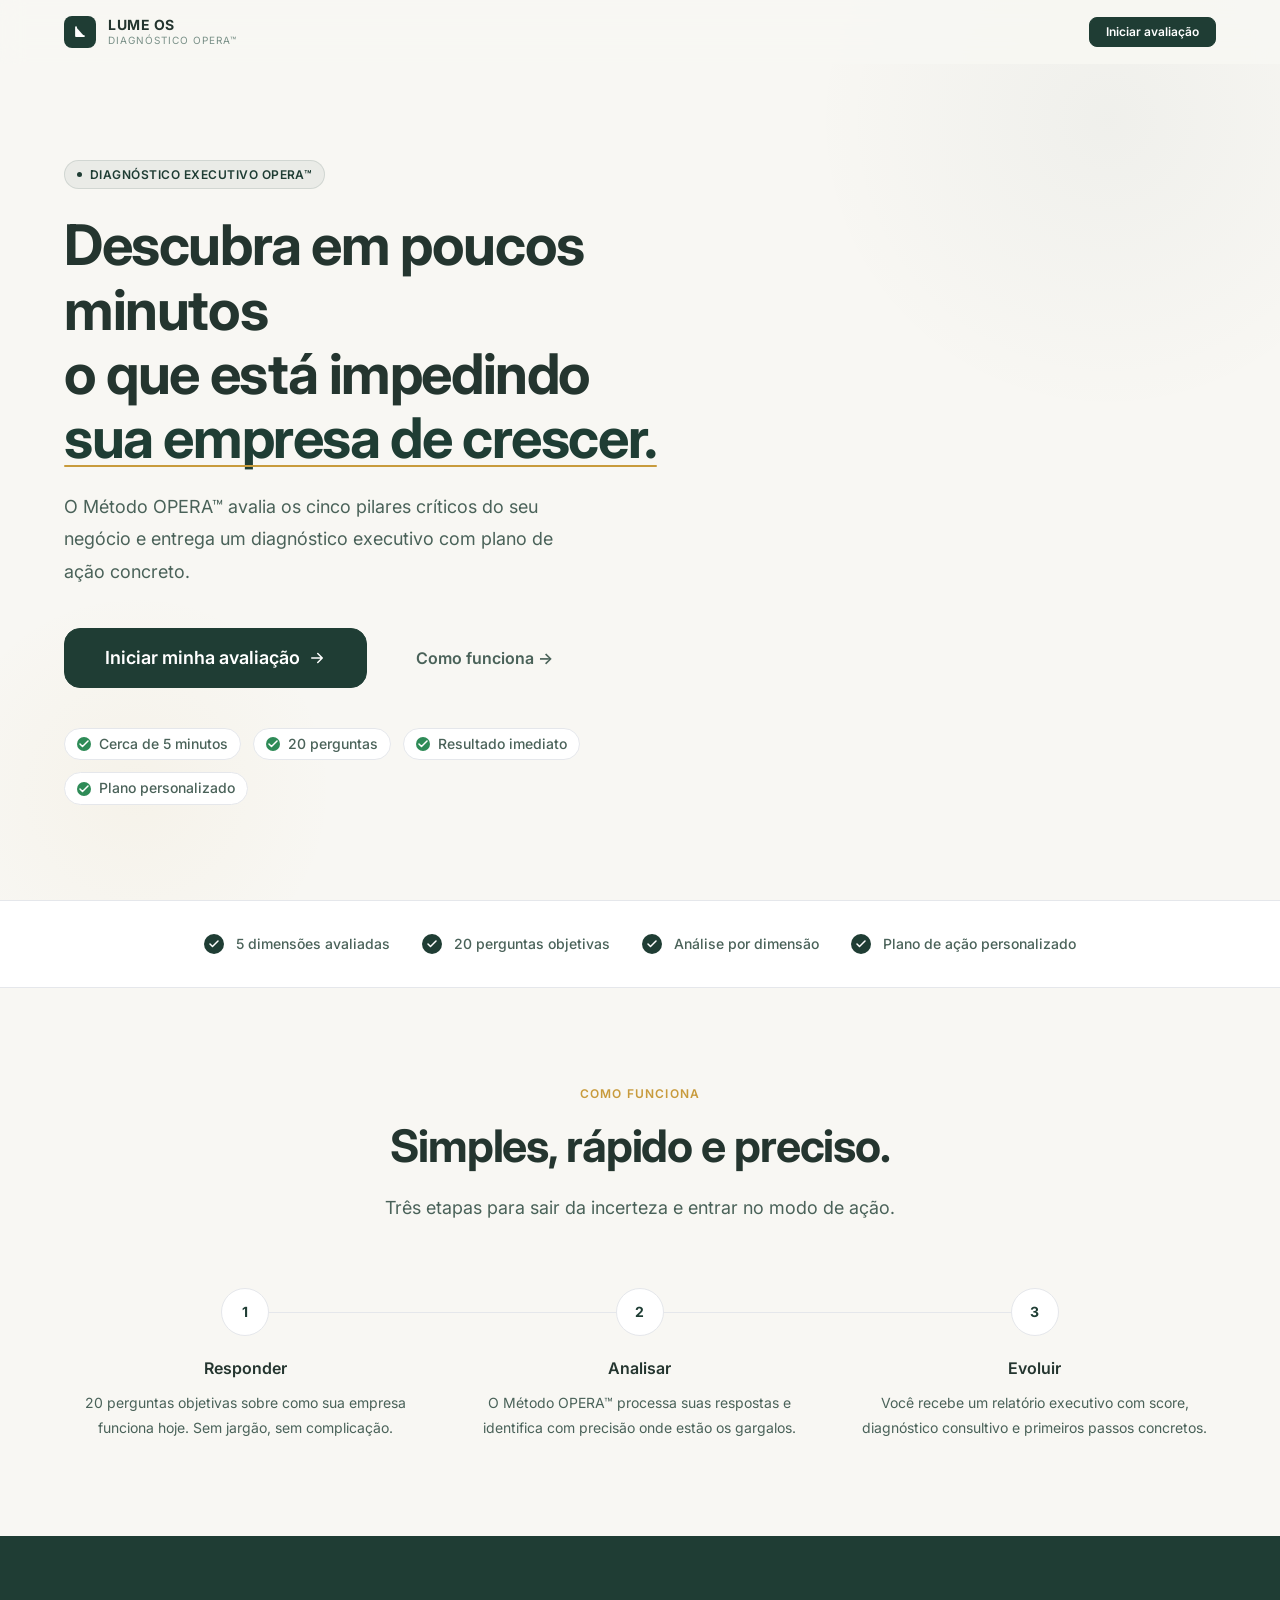
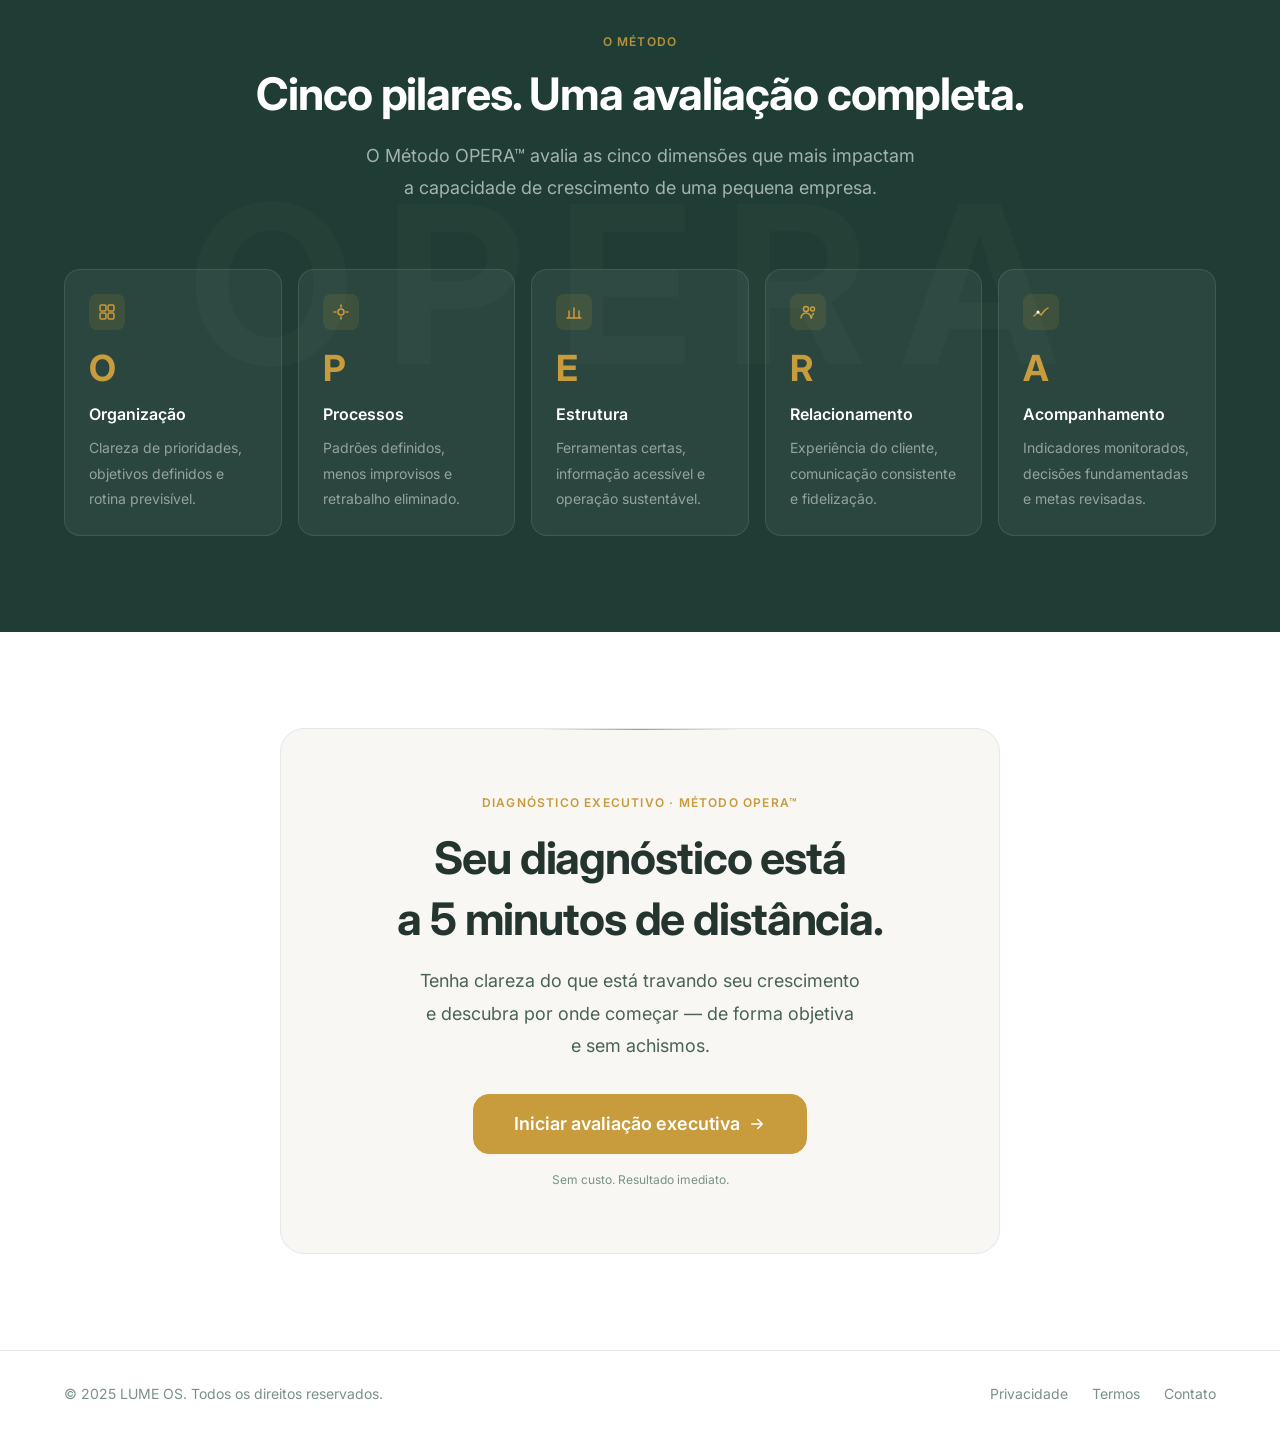
==== index.html @ ef82010d "Update index.html" ====
<!DOCTYPE html>
<html lang="pt-BR">
<head>
  <meta charset="UTF-8">
  <meta name="viewport" content="width=device-width, initial-scale=1.0">
  <meta name="description" content="Diagnóstico Executivo OPERA™ — Análise estratégica para pequenas empresas.">
  <meta name="theme-color" content="#1F3D34">
  <title>LUME OS — Diagnóstico OPERA™</title>

  <!-- Fonts -->
  <link rel="preconnect" href="https://fonts.googleapis.com">
  <link rel="preconnect" href="https://fonts.gstatic.com" crossorigin>
  <link href="https://fonts.googleapis.com/css2?family=Inter:wght@400;500;600;700&display=swap" rel="stylesheet">

  <!-- Design System -->
  <!-- Telas -->
  <!-- Responsivo -->
  <style>
/* ============================================================
   LUME OS — Reset
   Modern CSS reset baseado em Josh Comeau
   ============================================================ */

/* Box model */
*,
*::before,
*::after {
  box-sizing: border-box;
}

/* Remove margens padrão */
* {
  margin: 0;
  padding: 0;
}

/* Comportamento de scroll suave e base */
html {
  scroll-behavior: smooth;
  -webkit-text-size-adjust: 100%;
  text-rendering: optimizeLegibility;
  -webkit-font-smoothing: antialiased;
  -moz-osx-font-smoothing: grayscale;
}

/* Body base */
body {
  line-height: 1.6;
  min-height: 100vh;
}

/* Elementos de bloco */
p, h1, h2, h3, h4, h5, h6 {
  overflow-wrap: break-word;
}

/* Media elements */
img,
picture,
video,
canvas,
svg {
  display: block;
  max-width: 100%;
}

/* Herança de fonte em inputs */
input,
button,
textarea,
select {
  font: inherit;
}

/* Remove decoração de listas */
ul,
ol {
  list-style: none;
}

/* Links sem decoração padrão */
a {
  color: inherit;
  text-decoration: none;
}

/* Botões sem estilo padrão */
button {
  background: none;
  border: none;
  cursor: pointer;
}

/* Tabelas */
table {
  border-collapse: collapse;
  border-spacing: 0;
}

/* Fieldset */
fieldset {
  border: none;
}

/* Root stacking context */
#root,
#__next {
  isolation: isolate;
}

/* ============================================================
   LUME OS — Design Tokens
   Diagnóstico OPERA™ v2.0
   ============================================================ */

:root {

  /* ── Color Palette ── */
  --color-primary:        #1F3D34;
  --color-primary-dark:   #173029;
  --color-primary-light:  #2A5247;
  --color-accent:         #C89B3C;
  --color-accent-light:   #D4AF60;
  --color-accent-subtle:  rgba(200, 155, 60, 0.08);

  --color-bg:             #F8F7F3;
  --color-surface:        #FFFFFF;
  --color-surface-raised: #FAFAF8;

  --color-text:           #24352F;
  --color-text-secondary: #4A6259;
  --color-text-muted:     #7A9088;
  --color-text-inverse:   #FFFFFF;

  --color-border:         #E5E7EB;
  --color-border-strong:  #CDD1CE;

  --color-success:        #2E8B57;
  --color-warning:        #C89B3C;
  --color-error:          #C0392B;

  /* ── Typography ── */
  --font-sans:    'Inter', system-ui, -apple-system, sans-serif;
  --font-display: 'Inter', system-ui, sans-serif;
  --font-mono:    'JetBrains Mono', 'Fira Code', monospace;

  --text-xs:    0.75rem;    /* 12px */
  --text-sm:    0.875rem;   /* 14px */
  --text-base:  1rem;       /* 16px */
  --text-md:    1.125rem;   /* 18px */
  --text-lg:    1.25rem;    /* 20px */
  --text-xl:    1.5rem;     /* 24px */
  --text-2xl:   1.875rem;   /* 30px */
  --text-3xl:   2.25rem;    /* 36px */
  --text-4xl:   3rem;       /* 48px */
  --text-5xl:   3.75rem;    /* 60px */

  --weight-regular: 400;
  --weight-medium:  500;
  --weight-semibold: 600;
  --weight-bold:    700;

  --leading-tight:  1.15;
  --leading-snug:   1.35;
  --leading-normal: 1.6;
  --leading-relaxed: 1.8;

  --tracking-tight:  -0.025em;
  --tracking-normal:  0em;
  --tracking-wide:    0.04em;
  --tracking-widest:  0.1em;

  /* ── Spacing ── */
  --space-1:   0.25rem;   /* 4px */
  --space-2:   0.5rem;    /* 8px */
  --space-3:   0.75rem;   /* 12px */
  --space-4:   1rem;      /* 16px */
  --space-5:   1.25rem;   /* 20px */
  --space-6:   1.5rem;    /* 24px */
  --space-8:   2rem;      /* 32px */
  --space-10:  2.5rem;    /* 40px */
  --space-12:  3rem;      /* 48px */
  --space-16:  4rem;      /* 64px */
  --space-20:  5rem;      /* 80px */
  --space-24:  6rem;      /* 96px */
  --space-32:  8rem;      /* 128px */

  /* ── Border Radius ── */
  --radius-sm:   4px;
  --radius-md:   8px;
  --radius-lg:   12px;
  --radius-xl:   16px;
  --radius-2xl:  24px;
  --radius-full: 9999px;

  /* ── Shadows ── */
  --shadow-xs:  0 1px 2px rgba(31, 61, 52, 0.04);
  --shadow-sm:  0 2px 8px rgba(31, 61, 52, 0.06);
  --shadow-md:  0 4px 16px rgba(31, 61, 52, 0.08);
  --shadow-lg:  0 8px 32px rgba(31, 61, 52, 0.1);
  --shadow-xl:  0 16px 48px rgba(31, 61, 52, 0.12);
  --shadow-accent: 0 8px 32px rgba(200, 155, 60, 0.2);

  /* ── Layout ── */
  --container-sm:  640px;
  --container-md:  768px;
  --container-lg:  1024px;
  --container-xl:  1200px;

  --nav-height: 64px;

  /* ── Transitions ── */
  --transition-fast:   150ms cubic-bezier(0.4, 0, 0.2, 1);
  --transition-base:   250ms cubic-bezier(0.4, 0, 0.2, 1);
  --transition-slow:   400ms cubic-bezier(0.4, 0, 0.2, 1);
  --transition-spring: 500ms cubic-bezier(0.34, 1.56, 0.64, 1);

  /* ── Z-index ── */
  --z-below:   -1;
  --z-base:     0;
  --z-above:    1;
  --z-dropdown: 100;
  --z-sticky:   200;
  --z-overlay:  300;
  --z-modal:    400;
  --z-toast:    500;
}

/* ============================================================
   LUME OS — Components
   Sistema de componentes reutilizáveis
   ============================================================ */


/* ── CONTAINER ─────────────────────────────────────────────── */
.container {
  width: 100%;
  max-width: var(--container-xl);
  margin-inline: auto;
  padding-inline: var(--space-6);
}

.container--sm  { max-width: var(--container-sm); }
.container--md  { max-width: var(--container-md); }
.container--lg  { max-width: var(--container-lg); }


/* ── GRID ──────────────────────────────────────────────────── */
.grid {
  display: grid;
  gap: var(--space-6);
}

.grid--2 { grid-template-columns: repeat(2, 1fr); }
.grid--3 { grid-template-columns: repeat(3, 1fr); }
.grid--4 { grid-template-columns: repeat(4, 1fr); }
.grid--5 { grid-template-columns: repeat(5, 1fr); }

.grid--auto-fit-sm { grid-template-columns: repeat(auto-fit, minmax(200px, 1fr)); }
.grid--auto-fit-md { grid-template-columns: repeat(auto-fit, minmax(280px, 1fr)); }


/* ── TYPOGRAPHY ────────────────────────────────────────────── */
.text-xs       { font-size: var(--text-xs); }
.text-sm       { font-size: var(--text-sm); }
.text-base     { font-size: var(--text-base); }
.text-md       { font-size: var(--text-md); }
.text-lg       { font-size: var(--text-lg); }
.text-xl       { font-size: var(--text-xl); }
.text-2xl      { font-size: var(--text-2xl); }
.text-3xl      { font-size: var(--text-3xl); }
.text-4xl      { font-size: var(--text-4xl); }
.text-5xl      { font-size: var(--text-5xl); }

.text-primary   { color: var(--color-text); }
.text-secondary { color: var(--color-text-secondary); }
.text-muted     { color: var(--color-text-muted); }
.text-accent    { color: var(--color-accent); }
.text-inverse   { color: var(--color-text-inverse); }

.font-regular   { font-weight: var(--weight-regular); }
.font-medium    { font-weight: var(--weight-medium); }
.font-semibold  { font-weight: var(--weight-semibold); }
.font-bold      { font-weight: var(--weight-bold); }

.text-center { text-align: center; }
.text-left   { text-align: left; }
.text-right  { text-align: right; }

.leading-tight   { line-height: var(--leading-tight); }
.leading-snug    { line-height: var(--leading-snug); }
.leading-normal  { line-height: var(--leading-normal); }
.leading-relaxed { line-height: var(--leading-relaxed); }

.tracking-tight   { letter-spacing: var(--tracking-tight); }
.tracking-wide    { letter-spacing: var(--tracking-wide); }
.tracking-widest  { letter-spacing: var(--tracking-widest); }


/* ── BADGE ─────────────────────────────────────────────────── */
.badge {
  display: inline-flex;
  align-items: center;
  gap: var(--space-2);
  padding: var(--space-1) var(--space-3);
  border-radius: var(--radius-full);
  font-size: var(--text-xs);
  font-weight: var(--weight-semibold);
  letter-spacing: var(--tracking-wide);
  text-transform: uppercase;
}

.badge--primary {
  background: rgba(31, 61, 52, 0.06);
  color: var(--color-primary);
  border: 1px solid rgba(31, 61, 52, 0.12);
}

.badge--accent {
  background: var(--color-accent-subtle);
  color: var(--color-accent);
  border: 1px solid rgba(200, 155, 60, 0.2);
}

.badge--dot::before {
  content: '';
  width: 5px;
  height: 5px;
  border-radius: var(--radius-full);
  background: currentColor;
  flex-shrink: 0;
}


/* ── BUTTON ─────────────────────────────────────────────────── */
.btn {
  display: inline-flex;
  align-items: center;
  justify-content: center;
  gap: var(--space-2);
  padding: var(--space-3) var(--space-6);
  border-radius: var(--radius-lg);
  font-family: var(--font-sans);
  font-size: var(--text-sm);
  font-weight: var(--weight-semibold);
  line-height: 1;
  letter-spacing: var(--tracking-normal);
  cursor: pointer;
  border: 1.5px solid transparent;
  transition:
    background var(--transition-base),
    color var(--transition-base),
    border-color var(--transition-base),
    box-shadow var(--transition-base),
    transform var(--transition-fast);
  user-select: none;
  white-space: nowrap;
}

.btn:active {
  transform: translateY(1px);
}

/* Sizes */
.btn--sm {
  padding: var(--space-2) var(--space-4);
  font-size: var(--text-xs);
  border-radius: var(--radius-md);
}

.btn--lg {
  padding: var(--space-4) var(--space-8);
  font-size: var(--text-base);
  border-radius: var(--radius-xl);
}

.btn--xl {
  padding: var(--space-5) var(--space-10);
  font-size: var(--text-md);
  border-radius: var(--radius-xl);
}

/* Variants */
.btn--primary {
  background: var(--color-primary);
  color: var(--color-text-inverse);
  border-color: var(--color-primary);
}

.btn--primary:hover {
  background: var(--color-primary-dark);
  border-color: var(--color-primary-dark);
  box-shadow: var(--shadow-lg);
  transform: translateY(-1px);
}

.btn--accent {
  background: var(--color-accent);
  color: var(--color-text-inverse);
  border-color: var(--color-accent);
}

.btn--accent:hover {
  background: var(--color-accent-light);
  box-shadow: var(--shadow-accent);
  transform: translateY(-1px);
}

.btn--outline {
  background: transparent;
  color: var(--color-primary);
  border-color: var(--color-primary);
}

.btn--outline:hover {
  background: rgba(31, 61, 52, 0.04);
}

.btn--ghost {
  background: transparent;
  color: var(--color-text-secondary);
  border-color: transparent;
}

.btn--ghost:hover {
  background: rgba(31, 61, 52, 0.04);
  color: var(--color-text);
}

.btn--full { width: 100%; }

/* Icon in button */
.btn__icon {
  display: inline-flex;
  align-items: center;
  justify-content: center;
  width: 18px;
  height: 18px;
  flex-shrink: 0;
}


/* ── CARD ───────────────────────────────────────────────────── */
.card {
  background: var(--color-surface);
  border: 1px solid var(--color-border);
  border-radius: var(--radius-xl);
  padding: var(--space-6);
  transition: box-shadow var(--transition-base), transform var(--transition-base);
}

.card--hoverable:hover {
  box-shadow: var(--shadow-lg);
  transform: translateY(-2px);
}

.card--elevated {
  box-shadow: var(--shadow-md);
}

.card--filled {
  background: var(--color-surface-raised);
  border-color: transparent;
}


/* ── INPUT ──────────────────────────────────────────────────── */
.input-group {
  display: flex;
  flex-direction: column;
  gap: var(--space-2);
}

.input-label {
  font-size: var(--text-xs);
  font-weight: var(--weight-semibold);
  color: var(--color-text-secondary);
  letter-spacing: var(--tracking-wide);
  text-transform: uppercase;
}

.input {
  width: 100%;
  background: var(--color-surface-raised);
  border: 1.5px solid var(--color-border);
  border-radius: var(--radius-lg);
  padding: var(--space-3) var(--space-4);
  font-family: var(--font-sans);
  font-size: var(--text-base);
  color: var(--color-text);
  outline: none;
  transition:
    border-color var(--transition-fast),
    box-shadow var(--transition-fast),
    background var(--transition-fast);
}

.input:focus {
  border-color: var(--color-primary);
  background: var(--color-surface);
  box-shadow: 0 0 0 3px rgba(31, 61, 52, 0.08);
}

.input::placeholder {
  color: var(--color-text-muted);
}


/* ── PROGRESS BAR ───────────────────────────────────────────── */
.progress {
  width: 100%;
  height: 4px;
  background: var(--color-border);
  border-radius: var(--radius-full);
  overflow: hidden;
}

.progress__bar {
  height: 100%;
  border-radius: var(--radius-full);
  background: var(--color-primary);
  transition: width var(--transition-slow);
}

.progress--accent .progress__bar {
  background: var(--color-accent);
}

.progress--thin {
  height: 2px;
}

.progress--thick {
  height: 6px;
}


/* ── DIVIDER ────────────────────────────────────────────────── */
.divider {
  width: 100%;
  height: 1px;
  background: var(--color-border);
}

.divider--vertical {
  width: 1px;
  height: 100%;
}


/* ── SECTION ────────────────────────────────────────────────── */
.section {
  padding-block: var(--space-24);
}

.section--sm {
  padding-block: var(--space-16);
}

.section--lg {
  padding-block: var(--space-32);
}

.section__header {
  text-align: center;
  margin-bottom: var(--space-16);
}

.section__eyebrow {
  font-size: var(--text-xs);
  font-weight: var(--weight-semibold);
  letter-spacing: var(--tracking-widest);
  text-transform: uppercase;
  color: var(--color-accent);
  margin-bottom: var(--space-3);
  display: block;
}

.section__title {
  font-size: clamp(var(--text-2xl), 3.5vw, var(--text-4xl));
  font-weight: var(--weight-bold);
  letter-spacing: var(--tracking-tight);
  line-height: var(--leading-snug);
  color: var(--color-text);
  margin-bottom: var(--space-4);
}

.section__subtitle {
  font-size: var(--text-md);
  color: var(--color-text-secondary);
  line-height: var(--leading-relaxed);
  max-width: 560px;
  margin-inline: auto;
}


/* ── CHIP / TAG ─────────────────────────────────────────────── */
.chip {
  display: inline-flex;
  align-items: center;
  gap: var(--space-2);
  padding: var(--space-1) var(--space-3);
  background: var(--color-surface-raised);
  border: 1px solid var(--color-border);
  border-radius: var(--radius-full);
  font-size: var(--text-sm);
  color: var(--color-text-secondary);
}

.chip--check::before {
  content: '';
  width: 14px;
  height: 14px;
  background: var(--color-success);
  border-radius: var(--radius-full);
  flex-shrink: 0;
  background-image: url("data:image/svg+xml,%3Csvg width='10' height='8' viewBox='0 0 10 8' fill='none' xmlns='http://www.w3.org/2000/svg'%3E%3Cpath d='M1 4L3.5 6.5L9 1' stroke='white' stroke-width='1.5' stroke-linecap='round' stroke-linejoin='round'/%3E%3C/svg%3E");
  background-repeat: no-repeat;
  background-position: center;
  background-size: 10px;
}


/* ── FLEX UTILITIES ─────────────────────────────────────────── */
.flex        { display: flex; }
.flex-col    { flex-direction: column; }
.items-start { align-items: flex-start; }
.items-center { align-items: center; }
.items-end   { align-items: flex-end; }
.justify-start   { justify-content: flex-start; }
.justify-center  { justify-content: center; }
.justify-between { justify-content: space-between; }
.justify-end     { justify-content: flex-end; }
.flex-wrap   { flex-wrap: wrap; }
.gap-2  { gap: var(--space-2); }
.gap-3  { gap: var(--space-3); }
.gap-4  { gap: var(--space-4); }
.gap-6  { gap: var(--space-6); }
.gap-8  { gap: var(--space-8); }


/* ── SPACING UTILITIES ──────────────────────────────────────── */
.mt-2  { margin-top: var(--space-2); }
.mt-4  { margin-top: var(--space-4); }
.mt-6  { margin-top: var(--space-6); }
.mt-8  { margin-top: var(--space-8); }
.mt-12 { margin-top: var(--space-12); }
.mb-2  { margin-bottom: var(--space-2); }
.mb-4  { margin-bottom: var(--space-4); }
.mb-6  { margin-bottom: var(--space-6); }
.mb-8  { margin-bottom: var(--space-8); }
.mb-12 { margin-bottom: var(--space-12); }

/* ============================================================
   LUME OS — Helpers
   Classes utilitárias com prefixo lume-.
   Evitam repetição de CSS nos módulos específicos.
   ============================================================ */


/* ── DISPLAY ────────────────────────────────────────────────── */
.lume-hidden         { display: none !important; }
.lume-visible        { display: block !important; }
.lume-flex           { display: flex; }
.lume-flex-col       { display: flex; flex-direction: column; }
.lume-grid           { display: grid; }
.lume-inline         { display: inline; }
.lume-inline-flex    { display: inline-flex; }
.lume-inline-block   { display: inline-block; }


/* ── FLEX ───────────────────────────────────────────────────── */
.lume-items-start    { align-items: flex-start; }
.lume-items-center   { align-items: center; }
.lume-items-end      { align-items: flex-end; }
.lume-items-stretch  { align-items: stretch; }
.lume-justify-start  { justify-content: flex-start; }
.lume-justify-center { justify-content: center; }
.lume-justify-end    { justify-content: flex-end; }
.lume-justify-between{ justify-content: space-between; }
.lume-wrap           { flex-wrap: wrap; }
.lume-shrink-0       { flex-shrink: 0; }
.lume-grow           { flex-grow: 1; }


/* ── SPACING — MARGIN TOP ───────────────────────────────────── */
.mt-xs   { margin-top: var(--space-1); }
.mt-sm   { margin-top: var(--space-3); }
.mt-md   { margin-top: var(--space-6); }
.mt-lg   { margin-top: var(--space-12); }
.mt-xl   { margin-top: var(--space-20); }


/* ── SPACING — MARGIN BOTTOM ────────────────────────────────── */
.mb-xs   { margin-bottom: var(--space-1); }
.mb-sm   { margin-bottom: var(--space-3); }
.mb-md   { margin-bottom: var(--space-6); }
.mb-lg   { margin-bottom: var(--space-12); }
.mb-xl   { margin-bottom: var(--space-20); }


/* ── SPACING — GAP ──────────────────────────────────────────── */
.lume-gap-xs  { gap: var(--space-2); }
.lume-gap-sm  { gap: var(--space-3); }
.lume-gap-md  { gap: var(--space-6); }
.lume-gap-lg  { gap: var(--space-8); }
.lume-gap-xl  { gap: var(--space-12); }


/* ── WIDTH / HEIGHT ─────────────────────────────────────────── */
.w-full   { width: 100%; }
.h-full   { height: 100%; }
.w-auto   { width: auto; }


/* ── TEXT ALIGN ─────────────────────────────────────────────── */
.text-center { text-align: center; }
.text-left   { text-align: left; }
.text-right  { text-align: right; }


/* ── TEXT TRANSFORM ─────────────────────────────────────────── */
.lume-uppercase  { text-transform: uppercase; }
.lume-lowercase  { text-transform: lowercase; }
.lume-capitalize { text-transform: capitalize; }


/* ── BORDER RADIUS ──────────────────────────────────────────── */
.lume-rounded-sm   { border-radius: var(--radius-sm); }
.lume-rounded-md   { border-radius: var(--radius-md); }
.lume-rounded-lg   { border-radius: var(--radius-lg); }
.lume-rounded-xl   { border-radius: var(--radius-xl); }
.lume-rounded-full { border-radius: var(--radius-full); }


/* ── OVERFLOW ───────────────────────────────────────────────── */
.lume-overflow-hidden { overflow: hidden; }
.lume-overflow-auto   { overflow: auto; }


/* ── POSITION ───────────────────────────────────────────────── */
.lume-relative { position: relative; }
.lume-absolute { position: absolute; }
.lume-fixed    { position: fixed; }
.lume-sticky   { position: sticky; }


/* ── CURSOR ─────────────────────────────────────────────────── */
.lume-pointer  { cursor: pointer; }
.lume-default  { cursor: default; }


/* ── DIVIDER ────────────────────────────────────────────────── */
.lume-divider {
  width: 100%;
  height: 1px;
  background: var(--color-border);
  margin-block: var(--space-6);
}


/* ── SCREEN READER ONLY ─────────────────────────────────────── */
.lume-sr-only {
  position: absolute;
  width: 1px;
  height: 1px;
  padding: 0;
  margin: -1px;
  overflow: hidden;
  clip: rect(0, 0, 0, 0);
  white-space: nowrap;
  border-width: 0;
}


/* ── MAX WIDTH ──────────────────────────────────────────────── */
.lume-max-sm  { max-width: var(--container-sm); margin-inline: auto; }
.lume-max-md  { max-width: var(--container-md); margin-inline: auto; }
.lume-max-lg  { max-width: var(--container-lg); margin-inline: auto; }


/* ── SURFACE ────────────────────────────────────────────────── */
.lume-surface {
  background: var(--color-surface);
  border: 1px solid var(--color-border);
  border-radius: var(--radius-xl);
}

/* ============================================================
   LUME OS — Style
   Estilos globais: body, nav, wizard container, footer.
   Estilos de tela ficam em seus próprios arquivos CSS.
   ============================================================ */

/* ── BASE ───────────────────────────────────────────────────── */
body {
  font-family: var(--font-sans);
  font-size: var(--text-base);
  color: var(--color-text);
  background: var(--color-bg);
  line-height: var(--leading-normal);
}

/* ── NAVEGAÇÃO ──────────────────────────────────────────────── */
.lume-nav {
  position: fixed;
  top: 0; left: 0; right: 0;
  z-index: var(--z-sticky);
  height: var(--nav-height);
  background: rgba(248, 247, 243, 0.88);
  border-bottom: 1px solid transparent;
  backdrop-filter: blur(12px);
  -webkit-backdrop-filter: blur(12px);
  transition:
    border-color var(--transition-base),
    box-shadow var(--transition-base);
}

.lume-nav.is-scrolled {
  border-bottom-color: var(--color-border);
  box-shadow: var(--shadow-sm);
}

.lume-nav__inner {
  display: flex;
  align-items: center;
  justify-content: space-between;
  height: 100%;
  max-width: var(--container-xl);
  margin-inline: auto;
  padding-inline: var(--space-6);
}

/* Logo */
.lume-nav__logo {
  display: flex;
  align-items: center;
  gap: var(--space-3);
  text-decoration: none;
}

.lume-nav__logo-mark {
  width: 32px; height: 32px;
  background: var(--color-primary);
  border-radius: var(--radius-md);
  display: flex; align-items: center; justify-content: center;
  flex-shrink: 0;
}

.lume-nav__logo-mark svg {
  width: 16px; height: 16px;
  fill: var(--color-text-inverse);
}

.lume-nav__logo-text { line-height: 1.2; }

.lume-nav__logo-name {
  font-size: var(--text-sm);
  font-weight: var(--weight-bold);
  color: var(--color-text);
  letter-spacing: var(--tracking-wide);
  display: block;
}

.lume-nav__logo-sub {
  font-size: 10px;
  color: var(--color-text-muted);
  letter-spacing: var(--tracking-widest);
  text-transform: uppercase;
  display: block;
}

/* Nav em modo app (dentro do wizard) */
.lume-nav--app .lume-nav__logo-name { color: var(--color-primary); }

/* ── LUME CONTAINER ─────────────────────────────────────────── */
.lume-container {
  width: 100%;
  max-width: var(--container-xl);
  margin-inline: auto;
  padding-inline: var(--space-6);
}

.lume-container--sm { max-width: var(--container-sm); }
.lume-container--md { max-width: var(--container-md); }
.lume-container--lg { max-width: var(--container-lg); }

/* ── LUME SECTION ───────────────────────────────────────────── */
.lume-section {
  padding-block: var(--space-24);
}

.lume-section--sm { padding-block: var(--space-16); }
.lume-section--lg { padding-block: var(--space-32); }

.lume-section__header {
  text-align: center;
  margin-bottom: var(--space-16);
}

.lume-section__eyebrow {
  display: block;
  font-size: var(--text-xs);
  font-weight: var(--weight-semibold);
  letter-spacing: var(--tracking-widest);
  text-transform: uppercase;
  color: var(--color-accent);
  margin-bottom: var(--space-3);
}

.lume-section__title {
  font-size: clamp(var(--text-2xl), 3.5vw, var(--text-4xl));
  font-weight: var(--weight-bold);
  letter-spacing: var(--tracking-tight);
  line-height: var(--leading-snug);
  color: var(--color-text);
  margin-bottom: var(--space-4);
}

.lume-section__subtitle {
  font-size: var(--text-md);
  color: var(--color-text-secondary);
  line-height: var(--leading-relaxed);
  max-width: 560px;
  margin-inline: auto;
}

/* ── LUME BADGE ─────────────────────────────────────────────── */
.lume-badge {
  display: inline-flex;
  align-items: center;
  gap: var(--space-2);
  padding: var(--space-1) var(--space-3);
  border-radius: var(--radius-full);
  font-size: var(--text-xs);
  font-weight: var(--weight-semibold);
  letter-spacing: var(--tracking-wide);
  text-transform: uppercase;
}

.lume-badge--primary {
  background: rgba(31, 61, 52, 0.06);
  color: var(--color-primary);
  border: 1px solid rgba(31, 61, 52, 0.12);
}

.lume-badge--accent {
  background: rgba(200, 155, 60, 0.08);
  color: var(--color-accent);
  border: 1px solid rgba(200, 155, 60, 0.2);
}

.lume-badge--dot::before {
  content: '';
  width: 5px; height: 5px;
  border-radius: var(--radius-full);
  background: currentColor;
  flex-shrink: 0;
}

/* ── LUME BUTTON ────────────────────────────────────────────── */
.lume-btn {
  display: inline-flex;
  align-items: center;
  justify-content: center;
  gap: var(--space-2);
  padding: var(--space-3) var(--space-6);
  border-radius: var(--radius-lg);
  font-family: var(--font-sans);
  font-size: var(--text-sm);
  font-weight: var(--weight-semibold);
  line-height: 1;
  cursor: pointer;
  border: 1.5px solid transparent;
  transition:
    background var(--transition-base),
    color var(--transition-base),
    border-color var(--transition-base),
    box-shadow var(--transition-base),
    transform var(--transition-fast);
  user-select: none;
  white-space: nowrap;
  text-decoration: none;
}

.lume-btn:active { transform: translateY(1px); }

.lume-btn--sm  { padding: var(--space-2) var(--space-4); font-size: var(--text-xs); border-radius: var(--radius-md); }
.lume-btn--lg  { padding: var(--space-4) var(--space-8); font-size: var(--text-base); border-radius: var(--radius-xl); }
.lume-btn--xl  { padding: var(--space-5) var(--space-10); font-size: var(--text-md); border-radius: var(--radius-xl); }
.lume-btn--full { width: 100%; }

.lume-btn--primary {
  background: var(--color-primary);
  color: var(--color-text-inverse);
  border-color: var(--color-primary);
}
.lume-btn--primary:hover {
  background: var(--color-primary-dark);
  border-color: var(--color-primary-dark);
  box-shadow: var(--shadow-lg);
  transform: translateY(-1px);
}

.lume-btn--accent {
  background: var(--color-accent);
  color: var(--color-text-inverse);
  border-color: var(--color-accent);
}
.lume-btn--accent:hover {
  background: var(--color-accent-light);
  box-shadow: 0 8px 32px rgba(200, 155, 60, 0.2);
  transform: translateY(-1px);
}

.lume-btn--outline {
  background: transparent;
  color: var(--color-primary);
  border-color: var(--color-border-strong);
}
.lume-btn--outline:hover {
  border-color: var(--color-primary);
  background: rgba(31, 61, 52, 0.04);
}

.lume-btn--ghost {
  background: transparent;
  color: var(--color-text-secondary);
  border-color: transparent;
}
.lume-btn--ghost:hover {
  background: rgba(31, 61, 52, 0.04);
  color: var(--color-text);
}

.lume-btn__icon {
  display: inline-flex;
  align-items: center;
  justify-content: center;
  width: 18px; height: 18px;
  flex-shrink: 0;
}

/* ── LUME CHIP ──────────────────────────────────────────────── */
.lume-chip {
  display: inline-flex;
  align-items: center;
  gap: var(--space-2);
  padding: var(--space-1) var(--space-3);
  background: var(--color-surface);
  border: 1px solid var(--color-border);
  border-radius: var(--radius-full);
  font-size: var(--text-sm);
  color: var(--color-text-secondary);
  font-weight: var(--weight-medium);
}

.lume-chip--check::before {
  content: '';
  width: 14px; height: 14px;
  background: var(--color-success);
  border-radius: var(--radius-full);
  flex-shrink: 0;
  background-image: url("data:image/svg+xml,%3Csvg width='10' height='8' viewBox='0 0 10 8' fill='none' xmlns='http://www.w3.org/2000/svg'%3E%3Cpath d='M1 4L3.5 6.5L9 1' stroke='white' stroke-width='1.5' stroke-linecap='round' stroke-linejoin='round'/%3E%3C/svg%3E");
  background-repeat: no-repeat;
  background-position: center;
  background-size: 10px;
}

/* ── REVEAL ON SCROLL ───────────────────────────────────────── */
.lume-reveal {
  opacity: 0;
  transform: translateY(24px);
  transition:
    opacity 600ms cubic-bezier(0.22, 1, 0.36, 1),
    transform 600ms cubic-bezier(0.22, 1, 0.36, 1);
}

.lume-reveal.is-visible {
  opacity: 1;
  transform: translateY(0);
}

.lume-reveal-stagger > * {
  opacity: 0;
  transform: translateY(16px);
  transition:
    opacity 500ms cubic-bezier(0.22, 1, 0.36, 1),
    transform 500ms cubic-bezier(0.22, 1, 0.36, 1);
}

.lume-reveal-stagger.is-visible > *:nth-child(1) { opacity:1; transform:none; transition-delay:0ms; }
.lume-reveal-stagger.is-visible > *:nth-child(2) { opacity:1; transform:none; transition-delay:80ms; }
.lume-reveal-stagger.is-visible > *:nth-child(3) { opacity:1; transform:none; transition-delay:160ms; }
.lume-reveal-stagger.is-visible > *:nth-child(4) { opacity:1; transform:none; transition-delay:240ms; }
.lume-reveal-stagger.is-visible > *:nth-child(5) { opacity:1; transform:none; transition-delay:320ms; }

/* ── RODAPÉ ─────────────────────────────────────────────────── */
.lume-footer {
  background: var(--color-surface);
  border-top: 1px solid var(--color-border);
  padding-block: var(--space-8);
}

.lume-footer__inner {
  display: flex;
  align-items: center;
  justify-content: space-between;
  gap: var(--space-4);
}

.lume-footer__copy {
  font-size: var(--text-sm);
  color: var(--color-text-muted);
}

.lume-footer__links {
  display: flex;
  align-items: center;
  gap: var(--space-6);
}

.lume-footer__link {
  font-size: var(--text-sm);
  color: var(--color-text-muted);
  transition: color var(--transition-fast);
}

.lume-footer__link:hover { color: var(--color-text); }

/* ── RESPONSIVE GLOBAL ──────────────────────────────────────── */
@media (max-width: 768px) {
  .lume-container   { padding-inline: var(--space-5); }
  .lume-section     { padding-block: var(--space-16); }
  .lume-section--lg { padding-block: var(--space-20); }
  .lume-footer__inner { flex-direction: column; text-align: center; }
  .lume-footer__links { gap: var(--space-4); }
  .lume-nav__cta .lume-btn-text { display: none; }
}

/* ══════════════════════════════════════════
   RC1 — Acessibilidade, Focus, Skip Nav, Estados
══════════════════════════════════════════ */

/* Skip navigation */
.lume-skip-nav {
  position: absolute;
  top: -100%;
  left: var(--space-4);
  background: var(--color-primary);
  color: white;
  padding: var(--space-2) var(--space-4);
  border-radius: 0 0 var(--radius-md) var(--radius-md);
  font-size: var(--text-sm);
  font-weight: var(--weight-semibold);
  text-decoration: none;
  z-index: calc(var(--z-sticky) + 10);
  transition: top var(--transition-fast);
}
.lume-skip-nav:focus {
  top: 0;
  outline: 2px solid white;
  outline-offset: 2px;
}

/* Focus visível global — teclado e assistive tech */
*:focus { outline: none; }

*:focus-visible {
  outline: 2px solid var(--color-primary);
  outline-offset: 3px;
  border-radius: var(--radius-sm);
}

/* Botões */
.lume-btn:focus-visible {
  outline: 2px solid var(--color-primary);
  outline-offset: 3px;
  box-shadow: 0 0 0 4px rgba(31,61,52,0.15);
}

.lume-btn--primary:focus-visible {
  outline-color: var(--color-primary-dark);
}

.lume-btn--accent:focus-visible {
  outline-color: var(--color-accent);
}

.lume-btn--white:focus-visible {
  outline-color: white;
  box-shadow: 0 0 0 4px rgba(255,255,255,0.3);
}

/* Disabled state global */
.lume-btn:disabled,
.lume-btn[disabled] {
  opacity: 0.42;
  cursor: not-allowed;
  pointer-events: none;
  transform: none;
  box-shadow: none;
}

/* Nav CTA oculto durante a avaliação */
.lume-nav--app .lume-nav__cta {
  opacity: 0;
  pointer-events: none;
  transition: opacity var(--transition-base);
}

/* Inputs */
.lume-form__input:focus-visible,
.lume-form__select:focus-visible {
  outline: 2px solid var(--color-primary);
  outline-offset: 0;
}

/* Back link */
.lume-back-link:focus-visible {
  outline: 2px solid var(--color-primary);
  outline-offset: 3px;
  border-radius: var(--radius-md);
}

/* Screen reader only */
.lume-sr-only {
  position: absolute;
  width: 1px; height: 1px;
  padding: 0; margin: -1px;
  overflow: hidden;
  clip: rect(0,0,0,0);
  white-space: nowrap;
  border-width: 0;
}

/* ============================================================
   LUME OS — Animations
   Animações discretas e profissionais
   ============================================================ */


/* ── KEYFRAMES ──────────────────────────────────────────────── */

@keyframes fadeIn {
  from { opacity: 0; }
  to   { opacity: 1; }
}

@keyframes fadeInUp {
  from {
    opacity: 0;
    transform: translateY(20px);
  }
  to {
    opacity: 1;
    transform: translateY(0);
  }
}

@keyframes fadeInDown {
  from {
    opacity: 0;
    transform: translateY(-12px);
  }
  to {
    opacity: 1;
    transform: translateY(0);
  }
}

@keyframes slideInLeft {
  from {
    opacity: 0;
    transform: translateX(-20px);
  }
  to {
    opacity: 1;
    transform: translateX(0);
  }
}

@keyframes scaleIn {
  from {
    opacity: 0;
    transform: scale(0.96);
  }
  to {
    opacity: 1;
    transform: scale(1);
  }
}

@keyframes shimmer {
  0%   { background-position: -200% 0; }
  100% { background-position:  200% 0; }
}

@keyframes spin {
  to { transform: rotate(360deg); }
}

@keyframes pulse {
  0%, 100% { opacity: 1; }
  50%       { opacity: 0.5; }
}

@keyframes drawLine {
  from { stroke-dashoffset: 1000; }
  to   { stroke-dashoffset: 0; }
}

@keyframes countUp {
  from { opacity: 0; transform: translateY(8px); }
  to   { opacity: 1; transform: translateY(0); }
}

@keyframes markerBounce {
  0%, 100% { transform: translateY(0); }
  50%       { transform: translateY(-4px); }
}

@keyframes glowPulse {
  0%, 100% { box-shadow: 0 0 0 0 rgba(200, 155, 60, 0); }
  50%       { box-shadow: 0 0 0 8px rgba(200, 155, 60, 0.12); }
}


/* ── UTILITY CLASSES ────────────────────────────────────────── */

/* Fade in básico */
.anim-fade-in {
  animation: fadeIn var(--transition-slow) ease both;
}

/* Fade in de baixo para cima */
.anim-fade-in-up {
  animation: fadeInUp 500ms cubic-bezier(0.22, 1, 0.36, 1) both;
}

/* Escala de entrada */
.anim-scale-in {
  animation: scaleIn 300ms cubic-bezier(0.34, 1.56, 0.64, 1) both;
}


/* ── REVEAL ON SCROLL ───────────────────────────────────────── */
/* Os elementos começam invisíveis e animam ao entrar na viewport */

.reveal {
  opacity: 0;
  transform: translateY(24px);
  transition:
    opacity 600ms cubic-bezier(0.22, 1, 0.36, 1),
    transform 600ms cubic-bezier(0.22, 1, 0.36, 1);
}

.reveal.is-visible {
  opacity: 1;
  transform: translateY(0);
}

/* Delay stagger para listas de elementos */
.reveal-stagger > * {
  opacity: 0;
  transform: translateY(16px);
  transition:
    opacity 500ms cubic-bezier(0.22, 1, 0.36, 1),
    transform 500ms cubic-bezier(0.22, 1, 0.36, 1);
}

.reveal-stagger.is-visible > *:nth-child(1) { opacity: 1; transform: translateY(0); transition-delay: 0ms; }
.reveal-stagger.is-visible > *:nth-child(2) { opacity: 1; transform: translateY(0); transition-delay: 80ms; }
.reveal-stagger.is-visible > *:nth-child(3) { opacity: 1; transform: translateY(0); transition-delay: 160ms; }
.reveal-stagger.is-visible > *:nth-child(4) { opacity: 1; transform: translateY(0); transition-delay: 240ms; }
.reveal-stagger.is-visible > *:nth-child(5) { opacity: 1; transform: translateY(0); transition-delay: 320ms; }


/* ── LOADING SPINNER ────────────────────────────────────────── */
.spinner {
  width: 20px;
  height: 20px;
  border: 2px solid var(--color-border);
  border-top-color: var(--color-primary);
  border-radius: 50%;
  animation: spin 700ms linear infinite;
}

.spinner--lg {
  width: 40px;
  height: 40px;
  border-width: 3px;
}

.spinner--accent {
  border-color: var(--color-accent-subtle);
  border-top-color: var(--color-accent);
}


/* ── TRANSITION HELPERS ─────────────────────────────────────── */
.transition-fast { transition: all var(--transition-fast); }
.transition-base { transition: all var(--transition-base); }
.transition-slow { transition: all var(--transition-slow); }


/* ── PAGE TRANSITION ────────────────────────────────────────── */
/* Para transições entre telas do diagnóstico */
.page-enter {
  animation: fadeInUp 400ms cubic-bezier(0.22, 1, 0.36, 1) both;
}

.page-exit {
  animation: fadeIn 200ms ease reverse both;
}

/* ============================================================
   LUME OS — Landing
   Estilos exclusivos da Landing Page.
   Separado de style.css para facilitar manutenção por tela.
   ============================================================ */


/* ── HERO ───────────────────────────────────────────────────── */
.lume-hero {
  min-height: 100vh;
  display: flex;
  align-items: center;
  padding-top: var(--nav-height);
  background: var(--color-bg);
  position: relative;
  overflow: hidden;
}

.lume-hero::before {
  content: '';
  position: absolute;
  top: -20%;
  right: -10%;
  width: 600px;
  height: 600px;
  background: radial-gradient(
    circle at center,
    rgba(31, 61, 52, 0.04) 0%,
    transparent 70%
  );
  pointer-events: none;
}

.lume-hero::after {
  content: '';
  position: absolute;
  bottom: -10%;
  left: -5%;
  width: 400px;
  height: 400px;
  background: radial-gradient(
    circle at center,
    rgba(200, 155, 60, 0.05) 0%,
    transparent 70%
  );
  pointer-events: none;
}

.lume-hero__inner {
  position: relative;
  z-index: var(--z-above);
  width: 100%;
}

.lume-hero__content {
  max-width: 680px;
}

.lume-hero__eyebrow {
  display: inline-block;
  margin-bottom: var(--space-6);
}

.lume-hero__title {
  font-size: clamp(2.25rem, 5vw, 3.5rem);
  font-weight: var(--weight-bold);
  line-height: var(--leading-tight);
  letter-spacing: var(--tracking-tight);
  color: var(--color-text);
  margin-bottom: var(--space-5);
}

.lume-hero__title-highlight {
  color: var(--color-primary);
  position: relative;
  display: inline-block;
}

.lume-hero__title-highlight::after {
  content: '';
  position: absolute;
  bottom: 4px;
  left: 0;
  right: 0;
  height: 2px;
  background: var(--color-accent);
  border-radius: var(--radius-full);
  animation: scaleIn 800ms cubic-bezier(0.22, 1, 0.36, 1) 600ms both;
  transform-origin: left;
}

.lume-hero__subtitle {
  font-size: var(--text-md);
  color: var(--color-text-secondary);
  line-height: var(--leading-relaxed);
  margin-bottom: var(--space-10);
  max-width: 520px;
}

.lume-hero__actions {
  display: flex;
  align-items: center;
  gap: var(--space-4);
  flex-wrap: wrap;
  margin-bottom: var(--space-10);
}

.lume-hero__chips {
  display: flex;
  flex-wrap: wrap;
  gap: var(--space-3);
}


/* ── BENEFITS BAR ───────────────────────────────────────────── */
.lume-benefits {
  background: var(--color-surface);
  border-top: 1px solid var(--color-border);
  border-bottom: 1px solid var(--color-border);
}

.lume-benefits__list {
  display: flex;
  align-items: center;
  justify-content: center;
  flex-wrap: wrap;
  gap: var(--space-8);
  padding-block: var(--space-8);
}

.lume-benefit {
  display: flex;
  align-items: center;
  gap: var(--space-3);
}

.lume-benefit__check {
  width: 20px;
  height: 20px;
  background: var(--color-primary);
  border-radius: var(--radius-full);
  display: flex;
  align-items: center;
  justify-content: center;
  flex-shrink: 0;
}

.lume-benefit__check svg {
  width: 10px;
  height: 10px;
  stroke: var(--color-text-inverse);
  fill: none;
  stroke-width: 2;
  stroke-linecap: round;
  stroke-linejoin: round;
}

.lume-benefit__text {
  font-size: var(--text-sm);
  font-weight: var(--weight-medium);
  color: var(--color-text-secondary);
}


/* ── STEPS — COMO FUNCIONA ──────────────────────────────────── */
.lume-steps {
  display: grid;
  grid-template-columns: repeat(3, 1fr);
  gap: var(--space-8);
  position: relative;
}

.lume-steps::before {
  content: '';
  position: absolute;
  top: 24px;
  left: calc(100% / 6);
  right: calc(100% / 6);
  height: 1px;
  background: var(--color-border);
  z-index: 0;
}

.lume-step {
  position: relative;
  z-index: var(--z-above);
  text-align: center;
}

.lume-step__number {
  width: 48px;
  height: 48px;
  border-radius: var(--radius-full);
  background: var(--color-surface);
  border: 1.5px solid var(--color-border);
  display: flex;
  align-items: center;
  justify-content: center;
  margin-inline: auto;
  margin-bottom: var(--space-5);
  font-size: var(--text-sm);
  font-weight: var(--weight-bold);
  color: var(--color-primary);
  transition: all var(--transition-base);
}

.lume-step:hover .lume-step__number {
  background: var(--color-primary);
  color: var(--color-text-inverse);
  border-color: var(--color-primary);
  box-shadow: var(--shadow-md);
}

.lume-step__title {
  font-size: var(--text-base);
  font-weight: var(--weight-semibold);
  color: var(--color-text);
  margin-bottom: var(--space-2);
}

.lume-step__desc {
  font-size: var(--text-sm);
  color: var(--color-text-secondary);
  line-height: var(--leading-relaxed);
}


/* ── OPERA ──────────────────────────────────────────────────── */
.lume-opera {
  background: var(--color-primary);
  color: var(--color-text-inverse);
  position: relative;
  overflow: hidden;
}

.lume-opera::before {
  content: 'OPERA';
  position: absolute;
  top: 50%;
  left: 50%;
  transform: translate(-50%, -50%);
  font-size: clamp(120px, 20vw, 220px);
  font-weight: var(--weight-bold);
  color: rgba(255, 255, 255, 0.025);
  letter-spacing: 0.15em;
  pointer-events: none;
  white-space: nowrap;
  user-select: none;
}

.lume-opera .lume-section__eyebrow {
  color: rgba(200, 155, 60, 0.9);
}

.lume-opera .lume-section__title {
  color: var(--color-text-inverse);
}

.lume-opera .lume-section__subtitle {
  color: rgba(255, 255, 255, 0.6);
}

.lume-opera__cards {
  display: grid;
  grid-template-columns: repeat(5, 1fr);
  gap: var(--space-4);
}

.lume-opera-card {
  background: rgba(255, 255, 255, 0.05);
  border: 1px solid rgba(255, 255, 255, 0.1);
  border-radius: var(--radius-xl);
  padding: var(--space-6);
  transition: all var(--transition-base);
}

.lume-opera-card:hover {
  background: rgba(255, 255, 255, 0.09);
  border-color: rgba(200, 155, 60, 0.4);
  transform: translateY(-4px);
  box-shadow: 0 16px 40px rgba(0, 0, 0, 0.2);
}

.lume-opera-card__icon {
  width: 36px;
  height: 36px;
  background: rgba(200, 155, 60, 0.12);
  border-radius: var(--radius-md);
  display: flex;
  align-items: center;
  justify-content: center;
  margin-bottom: var(--space-5);
}

.lume-opera-card__icon svg {
  width: 18px;
  height: 18px;
  stroke: var(--color-accent);
  fill: none;
  stroke-width: 1.5;
  stroke-linecap: round;
  stroke-linejoin: round;
}

.lume-opera-card__letter {
  font-size: var(--text-3xl);
  font-weight: var(--weight-bold);
  color: var(--color-accent);
  line-height: 1;
  margin-bottom: var(--space-4);
  letter-spacing: var(--tracking-tight);
}

.lume-opera-card__name {
  font-size: var(--text-base);
  font-weight: var(--weight-semibold);
  color: var(--color-text-inverse);
  margin-bottom: var(--space-2);
}

.lume-opera-card__desc {
  font-size: var(--text-sm);
  color: rgba(255, 255, 255, 0.5);
  line-height: var(--leading-relaxed);
}


/* ── CTA FINAL ──────────────────────────────────────────────── */
.lume-cta-final {
  background: var(--color-surface);
  text-align: center;
}

.lume-cta-final__card {
  background: var(--color-bg);
  border: 1px solid var(--color-border);
  border-radius: var(--radius-2xl);
  padding: var(--space-16) var(--space-12);
  position: relative;
  overflow: hidden;
}

.lume-cta-final__card::before {
  content: '';
  position: absolute;
  top: 0;
  left: 50%;
  transform: translateX(-50%);
  width: 200px;
  height: 1px;
  background: linear-gradient(90deg, transparent, var(--color-accent), transparent);
}

.lume-cta-final__kicker {
  display: block;
  font-size: var(--text-xs);
  font-weight: var(--weight-semibold);
  letter-spacing: var(--tracking-widest);
  text-transform: uppercase;
  color: var(--color-accent);
  margin-bottom: var(--space-4);
}

.lume-cta-final__title {
  font-size: clamp(var(--text-2xl), 3.5vw, var(--text-4xl));
  font-weight: var(--weight-bold);
  letter-spacing: var(--tracking-tight);
  line-height: var(--leading-snug);
  color: var(--color-text);
  margin-bottom: var(--space-4);
}

.lume-cta-final__desc {
  font-size: var(--text-md);
  color: var(--color-text-secondary);
  line-height: var(--leading-relaxed);
  max-width: 440px;
  margin-inline: auto;
  margin-bottom: var(--space-8);
}

.lume-cta-final__disclaimer {
  margin-top: var(--space-4);
  font-size: var(--text-xs);
  color: var(--color-text-muted);
}


/* ── RESPONSIVE LANDING ─────────────────────────────────────── */
@media (max-width: 1024px) {
  .lume-opera__cards { grid-template-columns: repeat(3, 1fr); }
}

@media (max-width: 768px) {
  .lume-hero {
    min-height: auto;
    padding-block: calc(var(--nav-height) + var(--space-16)) var(--space-16);
  }
  .lume-hero__title    { font-size: var(--text-3xl); }
  .lume-hero__actions  { flex-direction: column; align-items: flex-start; }
  .lume-steps          { grid-template-columns: 1fr; }
  .lume-steps::before  { display: none; }
  .lume-opera__cards   { grid-template-columns: repeat(2, 1fr); }
  .lume-benefits__list { gap: var(--space-4) var(--space-6); justify-content: flex-start; }
  .lume-cta-final__card { padding: var(--space-12) var(--space-8); }
}

@media (max-width: 640px) {
  .lume-hero__title   { font-size: var(--text-2xl); }
  .lume-opera__cards  { grid-template-columns: 1fr; }
  .lume-cta-final__card { padding: var(--space-10) var(--space-5); }
}

/* ═══ RC1 — Landing refinements ═══ */

/* Hero chips — espaçamento mobile */
@media (max-width: 480px) {
  .lume-hero__chips { gap: var(--space-2); }
  .lume-chip { font-size: 12px; padding: 4px 10px; }
  .lume-hero__title { font-size: 1.75rem; }
  .lume-hero__subtitle { font-size: var(--text-base); }
}

/* Steps — hover mais suave */
.lume-step__number {
  cursor: default;
}

/* Opera card — borda-left accent sutil no hover */
.lume-opera-card:hover {
  border-left-width: 2px;
  border-left-color: var(--color-accent);
}

/* CTA final — botão full-width no mobile */
@media (max-width: 480px) {
  .lume-cta-final__card .lume-btn--xl { width: 100%; }
  .lume-cta-final__card { padding: var(--space-8) var(--space-5); }
}

/* Benefits — centralizado em todos os tamanhos */
.lume-benefits__list {
  justify-content: center;
}

/* ============================================================
   LUME OS — Identification
   Estilos exclusivos da Tela de Identificação.
   ============================================================ */


/* ── WIZARD BASE ────────────────────────────────────────────── */
.lume-wizard {
  min-height: 100vh;
}

.lume-wizard__step {
  display: none;
}

.lume-wizard__step.is-active {
  display: block;
}

.lume-wizard__step.is-animating {
  opacity: 0;
  transform: translateY(8px);
  transition:
    opacity var(--transition-base),
    transform var(--transition-base);
}


/* ── STEP INDICATOR ─────────────────────────────────────────── */
.lume-step-indicator {
  display: flex;
  align-items: center;
  gap: var(--space-2);
  margin-bottom: var(--space-10);
}

.lume-step-indicator__item {
  display: flex;
  align-items: center;
  gap: var(--space-2);
  font-size: var(--text-xs);
  color: var(--color-text-muted);
  font-weight: var(--weight-medium);
}

.lume-step-indicator__item.is-active {
  color: var(--color-primary);
}

.lume-step-indicator__item.is-done {
  color: var(--color-text-muted);
}

.lume-step-indicator__dot {
  width: 28px;
  height: 28px;
  border-radius: var(--radius-full);
  border: 1.5px solid var(--color-border);
  background: var(--color-surface);
  display: flex;
  align-items: center;
  justify-content: center;
  font-size: 11px;
  font-weight: var(--weight-bold);
  color: var(--color-text-muted);
  flex-shrink: 0;
  transition: all var(--transition-base);
}

.lume-step-indicator__item.is-active .lume-step-indicator__dot {
  background: var(--color-primary);
  border-color: var(--color-primary);
  color: var(--color-text-inverse);
}

.lume-step-indicator__item.is-done .lume-step-indicator__dot {
  background: var(--color-surface);
  border-color: var(--color-border);
  color: var(--color-text-muted);
}

.lume-step-indicator__line {
  flex: 1;
  height: 1px;
  background: var(--color-border);
  max-width: 48px;
}


/* ── IDENTIFICATION LAYOUT ──────────────────────────────────── */
.lume-identification {
  min-height: 100vh;
  background: var(--color-bg);
  padding-top: var(--nav-height);
  display: flex;
  align-items: center;
  padding-bottom: var(--space-16);
}

.lume-identification__inner {
  width: 100%;
  padding-block: var(--space-16);
}

.lume-identification__header {
  margin-bottom: var(--space-12);
}

.lume-identification__eyebrow {
  display: block;
  font-size: var(--text-xs);
  font-weight: var(--weight-semibold);
  letter-spacing: var(--tracking-widest);
  text-transform: uppercase;
  color: var(--color-accent);
  margin-bottom: var(--space-3);
}

.lume-identification__title {
  font-size: clamp(var(--text-2xl), 3.5vw, var(--text-3xl));
  font-weight: var(--weight-bold);
  letter-spacing: var(--tracking-tight);
  line-height: var(--leading-snug);
  color: var(--color-text);
  margin-bottom: var(--space-3);
}

.lume-identification__subtitle {
  font-size: var(--text-base);
  color: var(--color-text-secondary);
  line-height: var(--leading-relaxed);
  max-width: 480px;
}


/* ── FORM ───────────────────────────────────────────────────── */
.lume-form {
  background: var(--color-surface);
  border: 1px solid var(--color-border);
  border-radius: var(--radius-2xl);
  padding: var(--space-10);
  box-shadow: var(--shadow-sm);
}

.lume-form__grid {
  display: grid;
  grid-template-columns: 1fr 1fr;
  gap: var(--space-5);
}

.lume-form__group {
  display: flex;
  flex-direction: column;
  gap: var(--space-2);
}

.lume-form__group--full {
  grid-column: 1 / -1;
}

.lume-form__label {
  font-size: var(--text-xs);
  font-weight: var(--weight-semibold);
  color: var(--color-text-secondary);
  letter-spacing: var(--tracking-wide);
  text-transform: uppercase;
}

.lume-form__label--required::after {
  content: ' *';
  color: var(--color-accent);
}

.lume-form__input,
.lume-form__select {
  width: 100%;
  background: var(--color-bg);
  border: 1.5px solid var(--color-border);
  border-radius: var(--radius-lg);
  padding: var(--space-3) var(--space-4);
  font-family: var(--font-sans);
  font-size: var(--text-base);
  color: var(--color-text);
  outline: none;
  transition:
    border-color var(--transition-fast),
    box-shadow var(--transition-fast),
    background var(--transition-fast);
  -webkit-appearance: none;
  appearance: none;
}

.lume-form__input::placeholder {
  color: var(--color-text-muted);
}

.lume-form__input:focus,
.lume-form__select:focus {
  border-color: var(--color-primary);
  background: var(--color-surface);
  box-shadow: 0 0 0 3px rgba(31, 61, 52, 0.08);
}

/* Validação visual */
.lume-form__input.is-error,
.lume-form__select.is-error {
  border-color: var(--color-error);
  box-shadow: 0 0 0 3px rgba(192, 57, 43, 0.08);
}

.lume-form__input.is-valid,
.lume-form__select.is-valid {
  border-color: var(--color-success);
}

.lume-form__error {
  font-size: var(--text-xs);
  color: var(--color-error);
  font-weight: var(--weight-medium);
  display: none;
}

.lume-form__error.is-visible {
  display: block;
}

/* Select customizado */
.lume-form__select-wrapper {
  position: relative;
}

.lume-form__select-wrapper::after {
  content: '';
  position: absolute;
  right: var(--space-4);
  top: 50%;
  transform: translateY(-50%);
  width: 0;
  height: 0;
  border-left: 5px solid transparent;
  border-right: 5px solid transparent;
  border-top: 5px solid var(--color-text-muted);
  pointer-events: none;
}

.lume-form__select {
  cursor: pointer;
  padding-right: var(--space-10);
}

.lume-form__select option {
  background: var(--color-surface);
  color: var(--color-text);
}


/* ── FORM DIVIDER ───────────────────────────────────────────── */
.lume-form__divider {
  grid-column: 1 / -1;
  height: 1px;
  background: var(--color-border);
  margin-block: var(--space-2);
}


/* ── FORM FOOTER ────────────────────────────────────────────── */
.lume-form__footer {
  margin-top: var(--space-8);
  display: flex;
  align-items: center;
  justify-content: space-between;
  gap: var(--space-4);
  flex-wrap: wrap;
}

.lume-form__footer-note {
  font-size: var(--text-xs);
  color: var(--color-text-muted);
  line-height: var(--leading-relaxed);
  max-width: 280px;
}

.lume-form__footer-note strong {
  color: var(--color-text-secondary);
}


/* ── BACK LINK ──────────────────────────────────────────────── */
.lume-back-link {
  display: inline-flex;
  align-items: center;
  gap: var(--space-2);
  font-size: var(--text-sm);
  color: var(--color-text-muted);
  font-weight: var(--weight-medium);
  cursor: pointer;
  transition: color var(--transition-fast);
  background: none;
  border: none;
  padding: 0;
  margin-bottom: var(--space-8);
}

.lume-back-link:hover {
  color: var(--color-text);
}

.lume-back-link svg {
  width: 16px;
  height: 16px;
  stroke: currentColor;
  fill: none;
  stroke-width: 1.5;
  stroke-linecap: round;
  stroke-linejoin: round;
}


/* ── RESPONSIVE ─────────────────────────────────────────────── */
@media (max-width: 640px) {
  .lume-form {
    padding: var(--space-6) var(--space-5);
  }

  .lume-form__grid {
    grid-template-columns: 1fr;
  }

  .lume-form__group--full {
    grid-column: 1;
  }

  .lume-form__footer {
    flex-direction: column;
    align-items: flex-start;
  }

  .lume-step-indicator__item span {
    display: none;
  }
}

/* ═══ RC1 — Form refinements ═══ */

/* Label asterisk mais sutil */
.lume-form__label--required::after {
  content: ' *';
  color: var(--color-accent);
  font-size: 10px;
}

/* Input válido — tick sutil */
.lume-form__input.is-valid,
.lume-form__select.is-valid {
  border-color: var(--color-success);
  background: rgba(46,139,87,0.02);
}

/* Error message — animação de entrada */
.lume-form__error {
  animation: none;
}
.lume-form__error.is-visible {
  animation: fadeInUp 200ms ease both;
}

/* Step indicator — melhor contraste no active */
.lume-step-indicator__item.is-active .lume-step-indicator__dot {
  box-shadow: 0 0 0 3px rgba(31,61,52,0.12);
}

/* Form CTA — full width mobile */
@media (max-width: 480px) {
  .lume-form__footer {
    flex-direction: column;
    align-items: stretch;
  }
  .lume-form__footer .lume-btn {
    width: 100%;
    justify-content: center;
  }
  .lume-form__footer-note {
    max-width: 100%;
    text-align: center;
  }
}

/* ============================================================
   LUME OS — Questionnaire
   UX premium para o Questionário OPERA™
   ============================================================ */

/* ── CONTAINER ──────────────────────────── */
.lume-questionnaire {
  min-height: 100vh;
  background: var(--color-bg);
  padding-top: var(--nav-height);
  display: flex;
  flex-direction: column;
}

.lume-questionnaire__inner {
  flex: 1;
  display: flex;
  flex-direction: column;
  max-width: 640px;
  margin-inline: auto;
  width: 100%;
  padding: var(--space-8) var(--space-6) var(--space-12);
}

/* ── PROGRESS ───────────────────────────── */
.lume-q-progress {
  margin-bottom: var(--space-8);
}

.lume-q-progress__meta {
  display: flex;
  align-items: center;
  justify-content: space-between;
  margin-bottom: var(--space-3);
}

.lume-q-progress__label {
  font-size: var(--text-xs);
  font-weight: var(--weight-semibold);
  color: var(--color-text-muted);
  letter-spacing: var(--tracking-widest);
  text-transform: uppercase;
}

.lume-q-progress__num {
  font-size: var(--text-xs);
  font-weight: var(--weight-bold);
  color: var(--color-primary);
  letter-spacing: var(--tracking-wide);
}

.lume-q-progress__track {
  height: 3px;
  background: var(--color-border);
  border-radius: var(--radius-full);
  overflow: hidden;
  position: relative;
}

.lume-q-progress__fill {
  height: 100%;
  background: var(--color-primary);
  border-radius: var(--radius-full);
  transition: width 500ms cubic-bezier(0.22, 1, 0.36, 1);
  width: 0%;
  position: relative;
}

/* Efeito shimmer no progresso */
.lume-q-progress__fill::after {
  content: '';
  position: absolute;
  inset: 0;
  background: linear-gradient(90deg, transparent, rgba(255,255,255,0.4), transparent);
  animation: shimmer 1.5s ease infinite;
  background-size: 200% 100%;
}

/* ── PILAR TRACKER ──────────────────────── */
.lume-q-pilar-track {
  display: flex;
  align-items: center;
  gap: var(--space-2);
  margin-bottom: var(--space-6);
}

.lume-q-pilar-pip {
  display: flex;
  flex-direction: column;
  align-items: center;
  gap: 4px;
  flex: 1;
  cursor: default;
}

.lume-q-pilar-pip__dot {
  width: 32px;
  height: 32px;
  border-radius: var(--radius-full);
  border: 1.5px solid var(--color-border);
  background: var(--color-surface);
  display: flex;
  align-items: center;
  justify-content: center;
  font-size: 11px;
  font-weight: var(--weight-bold);
  color: var(--color-text-muted);
  transition: all 400ms cubic-bezier(0.22, 1, 0.36, 1);
  position: relative;
}

.lume-q-pilar-pip__label {
  font-size: 10px;
  font-weight: var(--weight-semibold);
  color: var(--color-text-muted);
  letter-spacing: var(--tracking-wide);
  text-transform: uppercase;
  transition: color 300ms;
}

/* Linha entre pips */
.lume-q-pilar-pip + .lume-q-pilar-sep {
  width: 24px;
  height: 1px;
  background: var(--color-border);
  flex-shrink: 0;
  transition: background 400ms;
}

/* Estados */
.lume-q-pilar-pip.is-done .lume-q-pilar-pip__dot {
  background: rgba(31,61,52,0.06);
  border-color: rgba(31,61,52,0.2);
  color: var(--color-primary);
}

.lume-q-pilar-pip.is-done + .lume-q-pilar-sep {
  background: rgba(31,61,52,0.2);
}

.lume-q-pilar-pip.is-active .lume-q-pilar-pip__dot {
  background: var(--color-primary);
  border-color: var(--color-primary);
  color: white;
  box-shadow: 0 0 0 4px rgba(31,61,52,0.1);
}

.lume-q-pilar-pip.is-active .lume-q-pilar-pip__label {
  color: var(--color-primary);
}

/* ── PILAR HEADER ───────────────────────── */
.lume-q-pilar-header {
  display: flex;
  align-items: center;
  gap: var(--space-3);
  padding: var(--space-3) var(--space-4);
  background: rgba(31,61,52,0.04);
  border: 1px solid rgba(31,61,52,0.08);
  border-radius: var(--radius-lg);
  margin-bottom: var(--space-6);
  transition: all 400ms;
}

.lume-q-pilar-header__key {
  width: 28px;
  height: 28px;
  border-radius: var(--radius-md);
  background: var(--color-primary);
  color: white;
  display: flex;
  align-items: center;
  justify-content: center;
  font-size: 12px;
  font-weight: var(--weight-bold);
  letter-spacing: var(--tracking-wide);
  flex-shrink: 0;
}

.lume-q-pilar-header__info {}

.lume-q-pilar-header__name {
  font-size: var(--text-sm);
  font-weight: var(--weight-semibold);
  color: var(--color-text);
  line-height: 1.2;
}

.lume-q-pilar-header__sub {
  font-size: var(--text-xs);
  color: var(--color-text-muted);
  margin-top: 2px;
}

.lume-q-pilar-header__count {
  margin-left: auto;
  font-size: var(--text-xs);
  font-weight: var(--weight-semibold);
  color: var(--color-text-muted);
  background: var(--color-surface);
  border: 1px solid var(--color-border);
  border-radius: var(--radius-full);
  padding: 2px 10px;
}

/* ── QUESTION ───────────────────────────── */
.lume-q-card {
  flex: 1;
  display: flex;
  flex-direction: column;
}

.lume-q-text-wrap {
  flex: 1;
  margin-bottom: var(--space-10);
  min-height: 100px;
}

.lume-q-text {
  font-size: clamp(var(--text-lg), 2.4vw, var(--text-2xl));
  font-weight: var(--weight-semibold);
  color: var(--color-text);
  line-height: var(--leading-snug);
  letter-spacing: var(--tracking-tight);
}

/* Animações de transição de pergunta */
@keyframes slideOutLeft {
  to { opacity: 0; transform: translateX(-24px); }
}
@keyframes slideInRight {
  from { opacity: 0; transform: translateX(24px); }
  to   { opacity: 1; transform: translateX(0); }
}

.lume-q-text.is-exiting {
  animation: slideOutLeft 180ms ease both;
}

.lume-q-text.is-entering {
  animation: slideInRight 280ms cubic-bezier(0.22, 1, 0.36, 1) both;
}

/* ── SCALE ──────────────────────────────── */
.lume-scale-wrap {
  margin-bottom: var(--space-10);
}

.lume-scale-endpoints {
  display: flex;
  justify-content: space-between;
  margin-bottom: var(--space-3);
  padding-inline: 2px;
}

.lume-scale-endpoint {
  font-size: 11px;
  font-weight: var(--weight-semibold);
  color: var(--color-text-muted);
  letter-spacing: var(--tracking-wide);
  text-transform: uppercase;
}

.lume-scale {
  display: grid;
  grid-template-columns: repeat(5, 1fr);
  gap: var(--space-2);
}

.lume-scale-btn {
  aspect-ratio: 1;
  display: flex;
  flex-direction: column;
  align-items: center;
  justify-content: center;
  gap: 6px;
  background: var(--color-surface);
  border: 1.5px solid var(--color-border);
  border-radius: var(--radius-xl);
  cursor: pointer;
  transition:
    background  200ms cubic-bezier(0.22, 1, 0.36, 1),
    border-color 200ms cubic-bezier(0.22, 1, 0.36, 1),
    transform   200ms cubic-bezier(0.22, 1, 0.36, 1),
    box-shadow  200ms cubic-bezier(0.22, 1, 0.36, 1);
  font-family: var(--font-sans);
  user-select: none;
  -webkit-tap-highlight-color: transparent;
  position: relative;
  overflow: hidden;
}

/* Ripple ao clicar */
.lume-scale-btn::after {
  content: '';
  position: absolute;
  inset: 0;
  background: rgba(31,61,52,0.06);
  opacity: 0;
  transition: opacity 150ms;
  border-radius: inherit;
}

.lume-scale-btn:hover {
  border-color: rgba(31,61,52,0.3);
  background: rgba(31,61,52,0.02);
  transform: translateY(-3px);
  box-shadow: var(--shadow-sm);
}

.lume-scale-btn:active {
  transform: translateY(-1px) scale(0.97);
}

.lume-scale-btn:active::after {
  opacity: 1;
}

.lume-scale-btn.is-selected {
  background: var(--color-primary);
  border-color: var(--color-primary);
  transform: translateY(-3px);
  box-shadow: 0 6px 20px rgba(31,61,52,0.25);
}

.lume-scale-btn__num {
  font-size: clamp(20px, 3.5vw, 28px);
  font-weight: var(--weight-bold);
  color: var(--color-text-secondary);
  line-height: 1;
  transition: color 200ms;
}

.lume-scale-btn.is-selected .lume-scale-btn__num {
  color: white;
}

.lume-scale-btn__label {
  font-size: 9px;
  font-weight: var(--weight-semibold);
  color: var(--color-text-muted);
  text-transform: uppercase;
  letter-spacing: 0.06em;
  text-align: center;
  transition: color 200ms;
  line-height: 1.2;
}

.lume-scale-btn.is-selected .lume-scale-btn__label {
  color: rgba(255,255,255,0.65);
}

/* ── NAVEGAÇÃO ──────────────────────────── */
.lume-q-nav {
  display: flex;
  align-items: center;
  justify-content: space-between;
  padding-top: var(--space-6);
  border-top: 1px solid var(--color-border);
}

.lume-q-nav__hint {
  font-size: var(--text-xs);
  color: var(--color-text-muted);
  text-align: center;
  flex: 1;
}

/* ── MILESTONE TOAST ─────────────────────── */
.lume-milestone {
  position: fixed;
  bottom: var(--space-8);
  left: 50%;
  transform: translateX(-50%) translateY(16px);
  background: var(--color-primary);
  color: white;
  border-radius: var(--radius-full);
  padding: var(--space-3) var(--space-6);
  font-size: var(--text-sm);
  font-weight: var(--weight-semibold);
  white-space: nowrap;
  z-index: var(--z-toast);
  opacity: 0;
  transition:
    opacity 250ms cubic-bezier(0.22, 1, 0.36, 1),
    transform 250ms cubic-bezier(0.22, 1, 0.36, 1);
  pointer-events: none;
  box-shadow: 0 8px 24px rgba(31,61,52,0.3);
}

.lume-milestone.is-visible {
  opacity: 1;
  transform: translateX(-50%) translateY(0);
}

/* ── RESPONSIVE ─────────────────────────── */
@media (max-width: 640px) {
  .lume-questionnaire__inner { padding: var(--space-5) var(--space-4) var(--space-10); }
  .lume-q-text { font-size: var(--text-lg); }
  .lume-scale { gap: var(--space-1); }
  .lume-scale-btn { border-radius: var(--radius-lg); }
  .lume-scale-btn__label { display: none; }
  .lume-q-pilar-pip__label { display: none; }
}

@keyframes shimmer {
  0%   { background-position: -200% 0; }
  100% { background-position:  200% 0; }
}

/* ═══ RC1 — Scale button focus + Nav hint refinement ═══ */
.lume-scale-btn:focus-visible {
  outline: 2px solid var(--color-primary);
  outline-offset: 3px;
  z-index: 1;
}

.lume-scale-btn.is-selected:focus-visible {
  outline-color: white;
  box-shadow: 0 0 0 4px rgba(31,61,52,0.3);
}

/* Nav hint — ocultar após seleção */
.lume-q-nav__hint {
  font-size: var(--text-xs);
  color: var(--color-text-muted);
  text-align: center;
  flex: 1;
  letter-spacing: 0.01em;
  line-height: 1.4;
}

/* Pilar header — melhor contraste mobile */
@media (max-width: 480px) {
  .lume-q-pilar-header {
    padding: var(--space-3) var(--space-3);
    gap: var(--space-2);
  }
  .lume-q-pilar-header__key {
    width: 24px; height: 24px;
    font-size: 10px;
  }
  .lume-q-pilar-header__count {
    font-size: 10px;
    padding: 2px 8px;
  }
}

/* Scale button — min-height para toque confortável */
.lume-scale-btn {
  min-height: 72px;
}

@media (max-width: 380px) {
  .lume-scale-btn { min-height: 60px; }
  .lume-scale-btn__num { font-size: var(--text-lg); }
}

/* ============================================================
   LUME OS — Result
   Resultado Executivo OPERA™ — elegante e progressivo
   ============================================================ */

/* ── LOADING / ANÁLISE ──────────────────── */
.lume-loading {
  min-height: 100vh;
  padding-top: var(--nav-height);
  display: flex;
  flex-direction: column;
  align-items: center;
  justify-content: center;
  padding-inline: var(--space-6);
  text-align: center;
}

.lume-loading__logo {
  width: 48px;
  height: 48px;
  background: var(--color-primary);
  border-radius: var(--radius-lg);
  display: flex;
  align-items: center;
  justify-content: center;
  margin: 0 auto var(--space-8);
}

.lume-loading__logo svg {
  width: 22px;
  height: 22px;
}

.lume-loading__title {
  font-size: var(--text-xl);
  font-weight: var(--weight-bold);
  color: var(--color-text);
  letter-spacing: var(--tracking-tight);
  margin-bottom: var(--space-3);
}

.lume-loading__subtitle {
  font-size: var(--text-sm);
  color: var(--color-text-muted);
  margin-bottom: var(--space-10);
}

/* Barra de progresso da análise */
.lume-loading__progress {
  width: 280px;
  max-width: 100%;
  margin: 0 auto var(--space-8);
}

.lume-loading__progress-track {
  height: 3px;
  background: var(--color-border);
  border-radius: var(--radius-full);
  overflow: hidden;
  margin-bottom: var(--space-2);
}

.lume-loading__progress-fill {
  height: 100%;
  background: var(--color-primary);
  border-radius: var(--radius-full);
  width: 0%;
  transition: width 800ms cubic-bezier(0.22, 1, 0.36, 1);
}

.lume-loading__progress-pct {
  font-size: var(--text-xs);
  font-weight: var(--weight-semibold);
  color: var(--color-text-muted);
}

/* Lista de pilares sendo analisados */
.lume-loading__pilares {
  display: flex;
  flex-direction: column;
  gap: var(--space-3);
  width: 280px;
  max-width: 100%;
  text-align: left;
}

.lume-loading__pilar-item {
  display: flex;
  align-items: center;
  gap: var(--space-3);
  opacity: 0;
  transform: translateY(8px);
  transition:
    opacity 300ms cubic-bezier(0.22, 1, 0.36, 1),
    transform 300ms cubic-bezier(0.22, 1, 0.36, 1);
}

.lume-loading__pilar-item.is-visible {
  opacity: 1;
  transform: translateY(0);
}

.lume-loading__pilar-icon {
  width: 28px;
  height: 28px;
  border-radius: var(--radius-md);
  background: var(--color-surface);
  border: 1px solid var(--color-border);
  display: flex;
  align-items: center;
  justify-content: center;
  font-size: 11px;
  font-weight: var(--weight-bold);
  color: var(--color-text-muted);
  flex-shrink: 0;
  transition: all 400ms;
}

.lume-loading__pilar-item.is-done .lume-loading__pilar-icon {
  background: var(--color-primary);
  border-color: var(--color-primary);
  color: white;
}

.lume-loading__pilar-name {
  font-size: var(--text-sm);
  font-weight: var(--weight-medium);
  color: var(--color-text-secondary);
  flex: 1;
}

.lume-loading__pilar-item.is-done .lume-loading__pilar-name {
  color: var(--color-text);
}

.lume-loading__pilar-status {
  font-size: var(--text-xs);
  color: var(--color-text-muted);
  transition: color 300ms;
}

.lume-loading__pilar-item.is-processing .lume-loading__pilar-status {
  color: var(--color-accent);
}

.lume-loading__pilar-item.is-done .lume-loading__pilar-status {
  color: var(--color-primary);
}

/* ── RESULT CONTAINER ───────────────────── */
.lume-result {
  min-height: 100vh;
  background: var(--color-bg);
  padding-top: var(--nav-height);
  padding-bottom: var(--space-24);
}

.lume-result__inner {
  max-width: 920px;
  margin-inline: auto;
  padding-inline: var(--space-6);
  padding-top: var(--space-10);
}

/* ── REVEAL PROGRESSIVO ─────────────────── */
.lume-result-reveal {
  opacity: 0;
  transform: translateY(20px);
  transition:
    opacity 600ms cubic-bezier(0.22, 1, 0.36, 1),
    transform 600ms cubic-bezier(0.22, 1, 0.36, 1);
}

.lume-result-reveal.is-visible {
  opacity: 1;
  transform: translateY(0);
}

/* ── SCORE HERO ─────────────────────────── */
.lume-result-hero {
  background: var(--color-primary);
  border-radius: var(--radius-2xl);
  padding: var(--space-10) var(--space-10);
  margin-bottom: var(--space-5);
  position: relative;
  overflow: hidden;
}

.lume-result-hero::before {
  content: '';
  position: absolute;
  top: -80px; right: -80px;
  width: 280px; height: 280px;
  border-radius: 50%;
  background: rgba(255,255,255,0.03);
  pointer-events: none;
}

.lume-result-hero::after {
  content: '';
  position: absolute;
  bottom: -60px; left: -40px;
  width: 200px; height: 200px;
  border-radius: 50%;
  background: rgba(255,255,255,0.02);
  pointer-events: none;
}

.lume-result-hero__inner {
  position: relative;
  z-index: 1;
  display: grid;
  grid-template-columns: 1fr auto;
  gap: var(--space-8);
  align-items: center;
}

.lume-result-hero__kicker {
  font-size: var(--text-xs);
  font-weight: var(--weight-semibold);
  letter-spacing: var(--tracking-widest);
  text-transform: uppercase;
  color: rgba(255,255,255,0.45);
  display: block;
  margin-bottom: var(--space-3);
}

.lume-result-hero__name {
  font-size: clamp(var(--text-xl), 3vw, var(--text-3xl));
  font-weight: var(--weight-bold);
  letter-spacing: var(--tracking-tight);
  color: white;
  margin-bottom: var(--space-3);
  line-height: 1.2;
}

.lume-result-hero__classification {
  display: inline-flex;
  align-items: center;
  gap: var(--space-2);
  padding: var(--space-2) var(--space-4);
  background: rgba(255,255,255,0.1);
  border: 1px solid rgba(255,255,255,0.15);
  border-radius: var(--radius-full);
  font-size: var(--text-sm);
  font-weight: var(--weight-semibold);
  color: white;
  margin-bottom: var(--space-4);
}

.lume-result-hero__classification-dot {
  width: 7px; height: 7px;
  border-radius: 50%;
  background: var(--color-accent);
  flex-shrink: 0;
}

.lume-result-hero__class-desc {
  font-size: var(--text-sm);
  color: rgba(255,255,255,0.6);
  line-height: var(--leading-relaxed);
  max-width: 400px;
}

/* Score ring */
.lume-score-ring-wrap {
  position: relative;
  width: 140px;
  height: 140px;
  flex-shrink: 0;
}

.lume-score-ring-svg {
  width: 100%;
  height: 100%;
  transform: rotate(-90deg);
}

.lume-score-ring-svg .ring-bg {
  fill: none;
  stroke: rgba(255,255,255,0.1);
  stroke-width: 7;
}

.lume-score-ring-svg .ring-fill {
  fill: none;
  stroke: var(--color-accent);
  stroke-width: 7;
  stroke-linecap: round;
  stroke-dasharray: 339.3;
  stroke-dashoffset: 339.3;
  transition: stroke-dashoffset 1800ms cubic-bezier(0.22, 1, 0.36, 1);
}

.lume-score-ring__center {
  position: absolute;
  inset: 0;
  display: flex;
  flex-direction: column;
  align-items: center;
  justify-content: center;
}

.lume-score-ring__num {
  font-size: 2.5rem;
  font-weight: var(--weight-bold);
  color: white;
  line-height: 1;
  letter-spacing: var(--tracking-tight);
}

.lume-score-ring__label {
  font-size: 11px;
  color: rgba(255,255,255,0.45);
  letter-spacing: var(--tracking-wide);
  text-transform: uppercase;
  margin-top: 2px;
}

/* ── GRID ───────────────────────────────── */
.lume-result-grid {
  display: grid;
  grid-template-columns: 1fr 1fr;
  gap: var(--space-4);
  margin-bottom: var(--space-4);
}

.lume-result-card {
  background: var(--color-surface);
  border: 1px solid var(--color-border);
  border-radius: var(--radius-xl);
  padding: var(--space-7) var(--space-8);
}

.lume-result-card--full {
  grid-column: 1 / -1;
}

.lume-result-card__eyebrow {
  display: flex;
  align-items: center;
  justify-content: space-between;
  margin-bottom: var(--space-6);
}

.lume-result-card__title {
  font-size: var(--text-xs);
  font-weight: var(--weight-bold);
  letter-spacing: var(--tracking-widest);
  text-transform: uppercase;
  color: var(--color-text-muted);
}

/* ── PILAR BARS ─────────────────────────── */
.lume-pilar-bars {
  display: flex;
  flex-direction: column;
  gap: var(--space-5);
}

.lume-pilar-bar__header {
  display: flex;
  align-items: center;
  justify-content: space-between;
  margin-bottom: var(--space-2);
}

.lume-pilar-bar__name {
  font-size: var(--text-sm);
  font-weight: var(--weight-semibold);
  color: var(--color-text);
  display: flex;
  align-items: center;
  gap: var(--space-2);
}

.lume-pilar-bar__key {
  display: inline-flex;
  align-items: center;
  justify-content: center;
  width: 20px;
  height: 20px;
  border-radius: var(--radius-sm);
  background: var(--color-primary);
  color: white;
  font-size: 10px;
  font-weight: var(--weight-bold);
  flex-shrink: 0;
}

.lume-pilar-bar__score {
  font-size: var(--text-sm);
  font-weight: var(--weight-bold);
  color: var(--color-primary);
}

.lume-pilar-bar__track {
  height: 5px;
  background: var(--color-bg);
  border-radius: var(--radius-full);
  overflow: hidden;
}

.lume-pilar-bar__fill {
  height: 100%;
  background: linear-gradient(90deg, var(--color-primary), var(--color-primary-light));
  border-radius: var(--radius-full);
  width: 0%;
  transition: width 1000ms cubic-bezier(0.22, 1, 0.36, 1);
}

/* ── RADAR ──────────────────────────────── */
.lume-radar-wrap {
  display: flex;
  align-items: center;
  justify-content: center;
}

.lume-radar-wrap svg {
  width: 100%;
  max-width: 240px;
}

/* ── DIAGNÓSTICO ────────────────────────── */
.lume-diagnosis {
  font-size: var(--text-base);
  color: var(--color-text-secondary);
  line-height: var(--leading-relaxed);
}

.lume-diagnosis strong {
  color: var(--color-text);
  font-weight: var(--weight-semibold);
}

/* ── HIGHLIGHTS ─────────────────────────── */
.lume-highlights {
  display: flex;
  flex-direction: column;
  gap: var(--space-3);
}

.lume-highlight-item {
  display: flex;
  align-items: center;
  gap: var(--space-4);
  padding: var(--space-4);
  background: var(--color-bg);
  border: 1px solid var(--color-border);
  border-radius: var(--radius-lg);
}

.lume-highlight-item__rank {
  width: 28px;
  height: 28px;
  border-radius: var(--radius-md);
  background: var(--color-primary);
  color: white;
  display: flex;
  align-items: center;
  justify-content: center;
  font-size: 12px;
  font-weight: var(--weight-bold);
  flex-shrink: 0;
}

.lume-highlight-item--weak .lume-highlight-item__rank {
  background: rgba(200,155,60,0.1);
  color: var(--color-accent);
  border: 1.5px solid rgba(200,155,60,0.25);
}

.lume-highlight-item__body { flex: 1; }

.lume-highlight-item__name {
  font-size: var(--text-sm);
  font-weight: var(--weight-semibold);
  color: var(--color-text);
  margin-bottom: 2px;
}

.lume-highlight-item__score {
  font-size: var(--text-xs);
  color: var(--color-text-muted);
}

.lume-highlight-item__tag {
  font-size: 10px;
  font-weight: var(--weight-bold);
  letter-spacing: var(--tracking-wide);
  text-transform: uppercase;
  padding: 3px 10px;
  border-radius: var(--radius-full);
  flex-shrink: 0;
}

.lume-highlight-item--strong .lume-highlight-item__tag {
  background: rgba(31,61,52,0.06);
  color: var(--color-primary);
  border: 1px solid rgba(31,61,52,0.12);
}

.lume-highlight-item--weak .lume-highlight-item__tag {
  background: rgba(200,155,60,0.08);
  color: var(--color-accent);
  border: 1px solid rgba(200,155,60,0.2);
}

/* ── PLANO DE AÇÃO ──────────────────────── */
.lume-action-cols {
  display: grid;
  grid-template-columns: repeat(2, 1fr);
  gap: var(--space-5);
}

.lume-action-col {
  background: var(--color-bg);
  border: 1px solid var(--color-border);
  border-radius: var(--radius-lg);
  padding: var(--space-5) var(--space-6);
}

.lume-action-col__header {
  display: flex;
  align-items: center;
  gap: var(--space-2);
  padding-bottom: var(--space-4);
  border-bottom: 1px solid var(--color-border);
  margin-bottom: var(--space-4);
}

.lume-action-col__key {
  width: 24px; height: 24px;
  border-radius: var(--radius-sm);
  background: var(--color-primary);
  color: white;
  display: flex; align-items: center; justify-content: center;
  font-size: 10px;
  font-weight: var(--weight-bold);
  flex-shrink: 0;
}

.lume-action-col__name {
  font-size: var(--text-sm);
  font-weight: var(--weight-semibold);
  color: var(--color-text);
}

.lume-action-col__items {
  list-style: none;
  display: flex;
  flex-direction: column;
  gap: var(--space-3);
}

.lume-action-col__item {
  font-size: var(--text-sm);
  color: var(--color-text-secondary);
  line-height: var(--leading-relaxed);
  padding-left: var(--space-4);
  position: relative;
}

.lume-action-col__item::before {
  content: '';
  position: absolute;
  left: 0; top: 9px;
  width: 5px; height: 5px;
  border-radius: 50%;
  background: var(--color-primary);
  opacity: 0.4;
}

/* ── CTA FINAL ──────────────────────────── */
.lume-result-cta {
  background: var(--color-primary);
  border-radius: var(--radius-2xl);
  padding: var(--space-12);
  text-align: center;
  margin-top: var(--space-4);
  position: relative;
  overflow: hidden;
}

.lume-result-cta::before {
  content: '';
  position: absolute;
  top: -60px; right: -60px;
  width: 240px; height: 240px;
  border-radius: 50%;
  background: rgba(255,255,255,0.03);
  pointer-events: none;
}

.lume-result-cta__inner {
  position: relative;
  z-index: 1;
}

.lume-result-cta__eyebrow {
  display: block;
  font-size: var(--text-xs);
  font-weight: var(--weight-semibold);
  letter-spacing: var(--tracking-widest);
  text-transform: uppercase;
  color: rgba(255,255,255,0.4);
  margin-bottom: var(--space-4);
}

.lume-result-cta__title {
  font-size: clamp(var(--text-xl), 3vw, var(--text-3xl));
  font-weight: var(--weight-bold);
  letter-spacing: var(--tracking-tight);
  line-height: var(--leading-snug);
  color: white;
  margin-bottom: var(--space-4);
}

.lume-result-cta__desc {
  font-size: var(--text-base);
  color: rgba(255,255,255,0.6);
  line-height: var(--leading-relaxed);
  max-width: 420px;
  margin-inline: auto;
  margin-bottom: var(--space-8);
}

.lume-btn--white {
  background: white;
  color: var(--color-primary);
  border-color: white;
}

.lume-btn--white:hover {
  background: rgba(255,255,255,0.92);
  transform: translateY(-1px);
  box-shadow: 0 8px 28px rgba(0,0,0,0.15);
}

.lume-result-cta__restart {
  display: block;
  margin-top: var(--space-5);
  font-size: var(--text-sm);
  color: rgba(255,255,255,0.35);
  cursor: pointer;
  background: none;
  border: none;
  font-family: var(--font-sans);
  transition: color var(--transition-fast);
}

.lume-result-cta__restart:hover { color: rgba(255,255,255,0.65); }

/* ── RESPONSIVE ─────────────────────────── */
@media (max-width: 768px) {
  .lume-result__inner { padding-inline: var(--space-4); }
  .lume-result-hero { padding: var(--space-7) var(--space-6); }
  .lume-result-hero__inner { grid-template-columns: 1fr; text-align: center; }
  .lume-score-ring-wrap { margin-inline: auto; width: 120px; height: 120px; }
  .lume-result-grid { grid-template-columns: 1fr; }
  .lume-result-card--full { grid-column: 1; }
  .lume-action-cols { grid-template-columns: 1fr; }
  .lume-result-cta { padding: var(--space-8) var(--space-5); }
  .lume-result-hero__class-desc { margin-inline: auto; text-align: left; }
}

/* ══════════════════════════════════════════
   BETA 1.0 — Seções adicionais do resultado
══════════════════════════════════════════ */

/* ── NÍVEL DE MATURIDADE ─────────────── */
.lume-maturity-badge {
  font-size: var(--text-xs);
  font-weight: var(--weight-bold);
  letter-spacing: var(--tracking-wide);
  text-transform: uppercase;
  padding: 4px 12px;
  border-radius: var(--radius-full);
  background: rgba(31,61,52,0.08);
  color: var(--color-primary);
  border: 1px solid rgba(31,61,52,0.15);
}

.lume-maturity-summary {
  font-size: var(--text-base);
  color: var(--color-text-secondary);
  line-height: var(--leading-relaxed);
  margin-top: var(--space-4);
  margin-bottom: var(--space-3);
}

.lume-maturity-potential {
  font-size: var(--text-sm);
  color: var(--color-text-muted);
  display: flex;
  gap: var(--space-2);
}

.lume-maturity-potential__label {
  font-weight: var(--weight-semibold);
  color: var(--color-accent);
}

/* ── KPI FORÇA / GARGALO ─────────────── */
.lume-result-card--highlight-good {
  border-color: rgba(31,61,52,0.2);
  background: rgba(31,61,52,0.02);
}

.lume-result-card--highlight-warn {
  border-color: rgba(200,155,60,0.25);
  background: rgba(200,155,60,0.03);
}

.lume-kpi-block {
  margin-top: var(--space-4);
}

.lume-kpi-block__name {
  font-size: var(--text-xl);
  font-weight: var(--weight-bold);
  color: var(--color-text);
  margin-bottom: var(--space-1);
  letter-spacing: var(--tracking-tight);
}

.lume-kpi-block__score {
  font-size: var(--text-sm);
  font-weight: var(--weight-semibold);
  color: var(--color-primary);
}

.lume-kpi-block__score--warn {
  color: var(--color-accent);
}

/* ── HERO DATE ───────────────────────── */
.lume-result-hero__date {
  font-size: var(--text-xs);
  color: rgba(255,255,255,0.4);
  margin-bottom: var(--space-4);
  letter-spacing: var(--tracking-wide);
  text-transform: uppercase;
}

/* ── INTERPRETAÇÕES ──────────────────── */
.lume-interp-item {
  padding: var(--space-5) 0;
  border-bottom: 1px solid var(--color-border);
}

.lume-interp-item:last-child { border-bottom: none; }

.lume-interp-item__header {
  display: flex;
  align-items: center;
  gap: var(--space-3);
  margin-bottom: var(--space-3);
}

.lume-interp-item__key {
  width: 24px; height: 24px;
  background: var(--color-primary);
  color: white;
  border-radius: var(--radius-sm);
  display: flex; align-items: center; justify-content: center;
  font-size: 11px; font-weight: var(--weight-bold);
  flex-shrink: 0;
}

.lume-interp-item__name {
  font-size: var(--text-base);
  font-weight: var(--weight-semibold);
  color: var(--color-text);
  flex: 1;
}

.lume-interp-item__score {
  font-size: var(--text-sm);
  font-weight: var(--weight-bold);
  color: var(--color-primary);
}

.lume-interp-item__bar-wrap {
  height: 3px;
  background: var(--color-border);
  border-radius: var(--radius-full);
  margin-bottom: var(--space-4);
  overflow: hidden;
}

.lume-interp-item__bar {
  height: 100%;
  background: var(--color-primary);
  border-radius: var(--radius-full);
  transition: width 1s cubic-bezier(0.22,1,0.36,1);
}

.lume-interp-item__text {
  font-size: var(--text-sm);
  color: var(--color-text-secondary);
  line-height: var(--leading-relaxed);
}

/* ── PRIORIDADES ─────────────────────── */
.lume-priority-item {
  display: flex;
  align-items: center;
  gap: var(--space-4);
  padding: var(--space-4) var(--space-5);
  background: var(--color-bg);
  border: 1px solid var(--color-border);
  border-radius: var(--radius-lg);
  margin-bottom: var(--space-3);
}

.lume-priority-item:last-child { margin-bottom: 0; }

.lume-priority-item__rank {
  width: 32px; height: 32px;
  background: var(--color-accent);
  color: white;
  border-radius: var(--radius-md);
  display: flex; align-items: center; justify-content: center;
  font-size: var(--text-sm); font-weight: var(--weight-bold);
  flex-shrink: 0;
}

.lume-priority-item__name {
  font-size: var(--text-base);
  font-weight: var(--weight-semibold);
  color: var(--color-text);
  margin-bottom: 2px;
}

.lume-priority-item__score {
  font-size: var(--text-xs);
  color: var(--color-text-muted);
}

/* ── PRIMEIROS PASSOS ────────────────── */
.lume-steps-grid {
  display: grid;
  grid-template-columns: repeat(auto-fit, minmax(220px, 1fr));
  gap: var(--space-5);
}

.lume-steps-col__header {
  display: flex;
  align-items: center;
  gap: var(--space-2);
  margin-bottom: var(--space-4);
  padding-bottom: var(--space-3);
  border-bottom: 1px solid var(--color-border);
}

.lume-steps-col__key {
  width: 22px; height: 22px;
  background: var(--color-primary);
  color: white;
  border-radius: var(--radius-sm);
  display: flex; align-items: center; justify-content: center;
  font-size: 10px; font-weight: var(--weight-bold);
  flex-shrink: 0;
}

.lume-steps-col__name {
  font-size: var(--text-sm);
  font-weight: var(--weight-semibold);
  color: var(--color-text);
}

.lume-steps-col__list {
  list-style: none;
  display: flex;
  flex-direction: column;
  gap: var(--space-3);
}

.lume-steps-col__item {
  font-size: var(--text-sm);
  color: var(--color-text-secondary);
  line-height: var(--leading-relaxed);
  padding-left: var(--space-4);
  position: relative;
}

.lume-steps-col__item::before {
  content: '';
  position: absolute;
  left: 0; top: 8px;
  width: 5px; height: 5px;
  border-radius: 50%;
  background: var(--color-primary);
  opacity: 0.45;
}

/* ── PILAR INTRO (no questionário) ───── */
.lume-pilar-intro {
  display: flex;
  flex-direction: column;
  align-items: center;
  justify-content: center;
  text-align: center;
  padding: var(--space-10) var(--space-6);
  animation: fadeInUp 400ms cubic-bezier(0.22,1,0.36,1) both;
}

.lume-pilar-intro__key {
  width: 64px; height: 64px;
  background: var(--color-primary);
  color: white;
  border-radius: var(--radius-xl);
  display: flex; align-items: center; justify-content: center;
  font-size: var(--text-3xl);
  font-weight: var(--weight-bold);
  margin: 0 auto var(--space-5);
  box-shadow: 0 8px 24px rgba(31,61,52,0.25);
}

.lume-pilar-intro__name {
  font-size: var(--text-2xl);
  font-weight: var(--weight-bold);
  color: var(--color-text);
  letter-spacing: var(--tracking-tight);
  margin-bottom: var(--space-3);
}

.lume-pilar-intro__msg {
  font-size: var(--text-md);
  color: var(--color-text-secondary);
  line-height: var(--leading-relaxed);
  max-width: 380px;
  margin: 0 auto var(--space-3);
}

.lume-pilar-intro__hint {
  font-size: var(--text-xs);
  color: var(--color-text-muted);
  letter-spacing: var(--tracking-wide);
  text-transform: uppercase;
  margin-bottom: var(--space-8);
}

/* ── ANALYSIS STEPS ──────────────────── */
.lume-loading__progress-wrap {
  width: 280px;
  max-width: 100%;
  margin: 0 auto var(--space-8);
}

.lume-loading__progress-track {
  height: 3px;
  background: var(--color-border);
  border-radius: var(--radius-full);
  overflow: hidden;
}

.lume-loading__progress-fill {
  height: 100%;
  background: var(--color-primary);
  border-radius: var(--radius-full);
  width: 0%;
  transition: width 600ms cubic-bezier(0.22,1,0.36,1);
}

.lume-analysis-steps {
  width: 280px;
  max-width: 100%;
  text-align: left;
}

.lume-analysis-step {
  display: flex;
  align-items: center;
  gap: var(--space-3);
  padding: var(--space-2) 0;
  opacity: 0;
  transform: translateY(6px);
  transition: opacity 250ms, transform 250ms;
}

.lume-analysis-step.is-active {
  opacity: 1;
  transform: translateY(0);
}

.lume-analysis-step__dot {
  width: 20px; height: 20px;
  border-radius: 50%;
  border: 2px solid var(--color-border);
  background: white;
  flex-shrink: 0;
  transition: all 300ms;
  position: relative;
}

.lume-analysis-step.is-active .lume-analysis-step__dot {
  border-color: var(--color-accent);
  background: rgba(200,155,60,0.1);
  animation: pulse 1s infinite;
}

.lume-analysis-step.is-done .lume-analysis-step__dot {
  border-color: var(--color-primary);
  background: var(--color-primary);
  animation: none;
}

.lume-analysis-step.is-done .lume-analysis-step__dot::after {
  content: '';
  position: absolute;
  inset: 3px;
  background: url("data:image/svg+xml,%3Csvg viewBox='0 0 10 8' fill='none' xmlns='http://www.w3.org/2000/svg'%3E%3Cpath d='M1 4L3.5 6.5L9 1' stroke='white' stroke-width='1.5' stroke-linecap='round' stroke-linejoin='round'/%3E%3C/svg%3E") no-repeat center;
  background-size: 10px;
}

.lume-analysis-step__text {
  font-size: var(--text-sm);
  font-weight: var(--weight-medium);
  color: var(--color-text-muted);
  transition: color 200ms;
}

.lume-analysis-step.is-active .lume-analysis-step__text {
  color: var(--color-text);
}

.lume-analysis-step.is-done .lume-analysis-step__text {
  color: var(--color-primary);
}

@media (max-width:640px) {
  .lume-steps-grid { grid-template-columns: 1fr; }
  .lume-result-grid { grid-template-columns: 1fr; }
}

/* ══════════════════════════════════════════
   POLISH — Hero meta, CTA bullets, recommendation, objective
══════════════════════════════════════════ */

/* Hero meta row (Diagnóstico · v2.0) */
.lume-result-hero__meta {
  display: flex;
  align-items: center;
  gap: var(--space-2);
  margin-bottom: var(--space-4);
}
.lume-result-hero__meta-item {
  font-size: var(--text-xs);
  font-weight: var(--weight-semibold);
  letter-spacing: var(--tracking-widest);
  text-transform: uppercase;
  color: rgba(255,255,255,0.35);
}
.lume-result-hero__meta-sep {
  color: rgba(255,255,255,0.2);
  font-size: var(--text-xs);
}
.lume-result-hero__date-row {
  display: flex;
  align-items: center;
  gap: var(--space-2);
  margin-bottom: var(--space-4);
  font-size: var(--text-xs);
  color: rgba(255,255,255,0.4);
  letter-spacing: var(--tracking-wide);
}
/* Next objective in maturity card */
.lume-maturity-objective {
  margin-top: var(--space-3);
  font-size: var(--text-sm);
  color: var(--color-text-secondary);
  display: flex;
  flex-direction: column;
  gap: var(--space-1);
  padding: var(--space-4);
  background: rgba(31,61,52,0.04);
  border-radius: var(--radius-lg);
  border-left: 3px solid var(--color-primary);
  margin-top: var(--space-4);
}
.lume-maturity-objective__label {
  font-size: var(--text-xs);
  font-weight: var(--weight-bold);
  letter-spacing: var(--tracking-wide);
  text-transform: uppercase;
  color: var(--color-primary);
}
/* Recommendation card */
.lume-result-card--recommendation {
  background: linear-gradient(135deg, rgba(200,155,60,.04) 0%, rgba(31,61,52,.03) 100%);
  border-color: rgba(200,155,60,.2);
}
.lume-recommendation-text {
  font-size: var(--text-base);
  color: var(--color-text-secondary);
  line-height: var(--leading-relaxed);
  margin-top: var(--space-4);
}
/* CTA bullets */
.lume-result-cta__bullets {
  display: flex;
  flex-wrap: wrap;
  justify-content: center;
  gap: var(--space-3);
  margin-bottom: var(--space-8);
}
.lume-result-cta__bullet {
  font-size: var(--text-sm);
  color: rgba(255,255,255,0.6);
  display: flex;
  align-items: center;
  gap: var(--space-2);
}
/* Score ring accent color */
.lume-score-ring-svg .ring-fill { stroke: var(--color-accent); }
/* Maturity badge color variant */
.lume-maturity-badge { font-size: var(--text-xs); }
@media (max-width: 640px) {
  .lume-result-hero__meta { flex-wrap: wrap; }
  .lume-result-cta__bullets { flex-direction: column; align-items: center; }
}

/* ═══ RC1 — Refinamentos visuais do resultado ═══ */

/* Espaçamento consistente entre cards */
.lume-result__inner > * + * {
  margin-top: var(--space-4);
}

/* Score ring — borda interior mais limpa */
.lume-score-ring-svg .ring-bg {
  fill: none;
  stroke: rgba(255,255,255,0.08);
  stroke-width: 7;
}

/* Interpretação — barra com cor mais suave no topo */
.lume-interp-item:first-child {
  padding-top: var(--space-2);
}

/* Priority rank colors por posição */
.lume-priority-item:nth-child(1) .lume-priority-item__rank { background: var(--color-accent); }
.lume-priority-item:nth-child(2) .lume-priority-item__rank { background: rgba(200,155,60,0.6); }
.lume-priority-item:nth-child(3) .lume-priority-item__rank { background: rgba(200,155,60,0.35); color: var(--color-accent); }

/* Result hero name — quebra limpa em mobile */
.lume-result-hero__name {
  word-break: break-word;
  hyphens: auto;
}

/* Maturity objective border-left color polished */
.lume-maturity-objective {
  border-left-color: var(--color-primary);
  border-left-width: 2px;
}

/* CTA bullets responsivo */
@media (max-width: 640px) {
  .lume-result-cta__bullets {
    flex-direction: column;
    align-items: flex-start;
    gap: var(--space-2);
  }
  .lume-result-cta__title { font-size: var(--text-xl); }
}

/* Result card sections — consistent gap */
.lume-result-grid + .lume-result-grid {
  margin-top: var(--space-4);
}

/* Recommendation card — visual left accent */
.lume-result-card--recommendation::before {
  content: '';
  position: absolute;
  top: 0; left: 0;
  width: 3px;
  height: 100%;
  background: var(--color-accent);
  border-radius: var(--radius-xl) 0 0 var(--radius-xl);
}
.lume-result-card--recommendation {
  position: relative;
  overflow: hidden;
}

/* Restart button — melhor visibilidade */
.lume-result-cta__restart {
  margin-top: var(--space-5);
  text-decoration: none;
  border-bottom: 1px solid rgba(255,255,255,0.2);
  padding-bottom: 1px;
}
.lume-result-cta__restart:hover {
  color: rgba(255,255,255,0.75);
  border-bottom-color: rgba(255,255,255,0.5);
}

/* ══════════════════════════════════════════
   RC2 — IEE™ Styles
   Índice de Evolução Empresarial™
══════════════════════════════════════════ */

/* ── CAPA DO RELATÓRIO ───────────────── */
.lume-report-cover {
  background: var(--color-primary);
  border-radius: var(--radius-2xl);
  padding: var(--space-10) var(--space-12);
  margin-bottom: var(--space-4);
  position: relative;
  overflow: hidden;
}

.lume-report-cover::before {
  content: '';
  position: absolute;
  top: -60px; right: -60px;
  width: 220px; height: 220px;
  border-radius: 50%;
  background: rgba(255,255,255,0.04);
  pointer-events: none;
}

.lume-report-cover::after {
  content: 'OPERA™';
  position: absolute;
  bottom: -20px; right: 32px;
  font-size: 96px;
  font-weight: 700;
  color: rgba(255,255,255,0.04);
  letter-spacing: 0.1em;
  pointer-events: none;
  user-select: none;
}

.lume-report-cover__brand {
  display: flex;
  align-items: center;
  gap: var(--space-2);
  margin-bottom: var(--space-8);
}

.lume-report-cover__brand-name {
  font-size: var(--text-xs);
  font-weight: 700;
  letter-spacing: 0.2em;
  text-transform: uppercase;
  color: var(--color-accent);
}

.lume-report-cover__brand-sep {
  color: rgba(255,255,255,0.2);
  font-size: var(--text-xs);
}

.lume-report-cover__brand-method {
  font-size: var(--text-xs);
  font-weight: 600;
  letter-spacing: 0.1em;
  text-transform: uppercase;
  color: rgba(255,255,255,0.4);
}

.lume-report-cover__title {
  font-size: clamp(1.25rem, 2.5vw, 1.75rem);
  font-weight: 700;
  color: white;
  letter-spacing: -0.02em;
  line-height: 1.25;
  margin-bottom: var(--space-8);
  max-width: 500px;
  position: relative;
  z-index: 1;
}

.lume-report-cover__meta {
  display: grid;
  grid-template-columns: repeat(2, 1fr);
  gap: var(--space-3) var(--space-8);
  position: relative;
  z-index: 1;
}

.lume-report-cover__meta-row {
  display: flex;
  flex-direction: column;
  gap: 2px;
}

.lume-report-cover__meta-label {
  font-size: 10px;
  font-weight: 600;
  letter-spacing: 0.1em;
  text-transform: uppercase;
  color: rgba(255,255,255,0.4);
}

.lume-report-cover__meta-value {
  font-size: var(--text-sm);
  font-weight: 600;
  color: rgba(255,255,255,0.85);
}

/* ── IEE™ LABEL NO HERO ──────────────── */
.lume-iee-label {
  font-size: clamp(1.5rem, 3vw, 2.5rem);
  font-weight: 800;
  color: white;
  letter-spacing: -0.03em;
  line-height: 1;
  margin-bottom: var(--space-3);
}

.lume-iee-level-badge {
  display: inline-flex;
  align-items: center;
  gap: var(--space-2);
  padding: var(--space-2) var(--space-4);
  background: rgba(200,155,60,0.2);
  border: 1px solid rgba(200,155,60,0.35);
  border-radius: var(--radius-full);
  font-size: var(--text-sm);
  font-weight: 700;
  color: #F0C060;
  margin-bottom: var(--space-4);
  letter-spacing: 0.01em;
}

.lume-iee-desc {
  font-size: var(--text-sm);
  color: rgba(255,255,255,0.6);
  line-height: var(--leading-relaxed);
  max-width: 380px;
}

/* ── IEE™ RING ───────────────────────── */
.lume-iee-ring-wrap {
  position: relative;
  width: 150px;
  height: 150px;
  flex-shrink: 0;
}

.lume-iee-ring-wrap svg { width: 100%; height: 100%; transform: rotate(-90deg); }
.lume-iee-ring-wrap .ring-bg  { fill: none; stroke: rgba(255,255,255,0.08); stroke-width: 7; }
.lume-iee-ring-wrap .ring-fill { fill: none; stroke: #C89B3C; stroke-width: 7; stroke-linecap: round; stroke-dasharray: 339.3; stroke-dashoffset: 339.3; transition: stroke-dashoffset 1800ms cubic-bezier(0.22,1,0.36,1); }

.lume-iee-ring-num {
  font-size: 2.75rem;
  font-weight: 800;
  color: white;
  line-height: 1;
  letter-spacing: -0.04em;
}

.lume-iee-ring-label {
  font-size: 11px;
  font-weight: 700;
  color: rgba(255,255,255,0.45);
  letter-spacing: 0.1em;
  text-transform: uppercase;
  margin-top: 2px;
}

/* Score ring center — reused */
.lume-score-ring__center {
  position: absolute;
  inset: 0;
  display: flex;
  flex-direction: column;
  align-items: center;
  justify-content: center;
}

/* ── PRÓXIMO NÍVEL ───────────────────── */
.lume-result-card--next-level {
  background: linear-gradient(135deg, rgba(31,61,52,0.03) 0%, rgba(200,155,60,0.03) 100%);
  border-color: rgba(200,155,60,0.2);
}

.lume-next-level__badge {
  font-size: var(--text-xs);
  font-weight: 700;
  letter-spacing: 0.06em;
  padding: 4px 12px;
  border-radius: var(--radius-full);
  background: rgba(200,155,60,0.08);
  color: var(--color-accent);
  border: 1px solid rgba(200,155,60,0.2);
}

.lume-next-level__hint {
  font-size: var(--text-sm);
  color: var(--color-text-secondary);
  margin-top: var(--space-3);
  margin-bottom: var(--space-5);
  font-weight: 500;
}

.lume-next-level__track {
  height: 6px;
  background: var(--color-border);
  border-radius: var(--radius-full);
  overflow: hidden;
}

.lume-next-level__fill {
  height: 100%;
  background: linear-gradient(90deg, var(--color-primary), var(--color-accent));
  border-radius: var(--radius-full);
  width: 0%;
  transition: width 1200ms cubic-bezier(0.22,1,0.36,1);
}

/* ── INTERPRETAÇÃO IEE™ ──────────────── */
.lume-iee-interpretation {
  font-size: var(--text-base);
  color: var(--color-text-secondary);
  line-height: var(--leading-relaxed);
  margin-top: var(--space-4);
}

/* ── RESPONSIVE COVER ────────────────── */
@media (max-width: 768px) {
  .lume-report-cover { padding: var(--space-8) var(--space-6); }
  .lume-report-cover__meta { grid-template-columns: 1fr 1fr; }
  .lume-iee-ring-wrap { width: 120px; height: 120px; }
  .lume-iee-ring-num { font-size: 2.25rem; }
  .lume-result-hero__inner { grid-template-columns: 1fr; }
  .lume-iee-ring-wrap { margin-inline: auto; }
}

@media (max-width: 480px) {
  .lume-report-cover::after { display: none; }
  .lume-report-cover__meta { grid-template-columns: 1fr; }
  .lume-report-cover__title { font-size: 1.2rem; }
}

/* ══════════════════════════════════════════
   FINAL — Nível de Evolução, Ring icon,
   Evolution Plan, Objective, Assessment
══════════════════════════════════════════ */

/* Eyebrow "Nível de Evolução" */
.lume-hero-eyebrow {
  display: block;
  font-size: var(--text-xs);
  font-weight: 700;
  letter-spacing: 0.12em;
  text-transform: uppercase;
  color: var(--color-accent);
  margin-bottom: var(--space-3);
}

/* Level name — título principal */
.lume-level-name {
  font-size: clamp(1.5rem, 3vw, 2.25rem);
  font-weight: 800;
  color: white;
  letter-spacing: -0.025em;
  line-height: 1.1;
  margin-bottom: var(--space-4);
}

/* Level description */
.lume-level-desc {
  font-size: var(--text-sm);
  color: rgba(255,255,255,0.62);
  line-height: var(--leading-relaxed);
  max-width: 380px;
  margin-bottom: var(--space-5);
}

/* Level interpretation */
.lume-level-interpretation {
  font-size: var(--text-base);
  color: var(--color-text-secondary);
  line-height: var(--leading-relaxed);
  margin-top: var(--space-3);
}

/* Ring — icon no centro (sem número) */
.lume-level-ring-wrap {
  position: relative;
  width: 150px;
  height: 150px;
  flex-shrink: 0;
}

.lume-level-ring-wrap svg {
  width: 100%; height: 100%;
  transform: rotate(-90deg);
}
.lume-level-ring-wrap .ring-bg  { fill:none; stroke:rgba(255,255,255,0.08); stroke-width:7; }
.lume-level-ring-wrap .ring-fill { fill:none; stroke:#C89B3C; stroke-width:7; stroke-linecap:round; stroke-dasharray:339.3; stroke-dashoffset:339.3; transition:stroke-dashoffset 1800ms cubic-bezier(0.22,1,0.36,1); }

.lume-ring-icon-center {
  position: absolute;
  inset: 0;
  display: flex;
  align-items: center;
  justify-content: center;
}

.lume-ring-icon {
  font-size: 3rem;
  line-height: 1;
  filter: drop-shadow(0 2px 8px rgba(0,0,0,0.2));
}

/* Next bar */
.lume-next-bar__track {
  height: 6px;
  background: var(--color-border);
  border-radius: var(--radius-full);
  overflow: hidden;
  margin-top: var(--space-2);
}

.lume-next-bar__fill {
  height: 100%;
  background: linear-gradient(90deg, var(--color-primary), var(--color-accent));
  border-radius: var(--radius-full);
  width: 0%;
  transition: width 1200ms cubic-bezier(0.22,1,0.36,1);
}

/* Evolution Plan */
.lume-evolution-plan {
  display: flex;
  flex-direction: column;
  gap: var(--space-3);
  margin-top: var(--space-4);
}

.lume-evolution-item {
  display: flex;
  align-items: flex-start;
  gap: var(--space-4);
  padding: var(--space-4) var(--space-5);
  background: var(--color-bg);
  border: 1px solid var(--color-border);
  border-radius: var(--radius-lg);
  transition: border-color var(--transition-fast);
}

.lume-evolution-item:hover {
  border-color: rgba(31,61,52,0.2);
}

.lume-evolution-item__num {
  width: 28px; height: 28px;
  background: var(--color-primary);
  color: white;
  border-radius: var(--radius-md);
  display: flex; align-items: center; justify-content: center;
  font-size: var(--text-sm); font-weight: 700;
  flex-shrink: 0;
}

.lume-evolution-item__text {
  font-size: var(--text-sm);
  color: var(--color-text-secondary);
  line-height: var(--leading-relaxed);
  padding-top: 2px;
}

/* Next Objective */
.lume-result-card--objective {
  background: linear-gradient(135deg, rgba(31,61,52,0.04) 0%, rgba(31,61,52,0.01) 100%);
  border-color: rgba(31,61,52,0.15);
  border-left: 3px solid var(--color-primary);
}

.lume-objective-text {
  font-size: var(--text-base);
  color: var(--color-text);
  line-height: var(--leading-relaxed);
  font-weight: var(--weight-medium);
  margin-top: var(--space-4);
}

/* Next Assessment */
.lume-assessment-text {
  font-size: var(--text-base);
  color: var(--color-text-secondary);
  line-height: var(--leading-relaxed);
  margin-top: var(--space-3);
}

/* Responsive */
@media (max-width: 768px) {
  .lume-level-ring-wrap { width: 120px; height: 120px; }
  .lume-ring-icon { font-size: 2.25rem; }
  .lume-result-hero__inner { grid-template-columns: 1fr; }
  .lume-level-ring-wrap { margin-inline: auto; }
}

/* ============================================================
   LUME OS — Responsive
   Breakpoints e adaptações para diferentes viewports
   ============================================================ */

/* Breakpoints de referência:
   sm:  640px  — Smartphones em landscape
   md:  768px  — Tablets
   lg:  1024px — Tablets landscape / desktops pequenos
   xl:  1200px — Desktops
*/


/* ── TABLET (max 1024px) ────────────────────────────────────── */
@media (max-width: 1024px) {

  /* Grid OPERA: 5 colunas → 3 colunas */
  .opera__cards {
    grid-template-columns: repeat(3, 1fr);
  }

  /* Steps */
  .steps::before {
    display: none;
  }

  /* CTA Final card */
  .cta-final__card {
    padding: var(--space-12) var(--space-8);
  }
}


/* ── TABLET PORTRAIT (max 768px) ────────────────────────────── */
@media (max-width: 768px) {

  /* Seções */
  .section {
    padding-block: var(--space-16);
  }

  .section--sm {
    padding-block: var(--space-12);
  }

  .section--lg {
    padding-block: var(--space-20);
  }

  .section__title {
    font-size: var(--text-2xl);
  }

  /* Container */
  .container {
    padding-inline: var(--space-5);
  }

  /* Grids → 1 coluna */
  .grid--2,
  .grid--3,
  .grid--4 {
    grid-template-columns: 1fr;
  }

  /* Hero */
  .hero {
    min-height: auto;
    padding-block: calc(var(--nav-height) + var(--space-16)) var(--space-16);
  }

  .hero__title {
    font-size: var(--text-3xl);
  }

  .hero__actions {
    flex-direction: column;
    align-items: flex-start;
  }

  /* Benefícios: quebrar em 2 colunas */
  .benefits__list {
    gap: var(--space-4) var(--space-6);
    justify-content: flex-start;
  }

  /* Steps: empilhar */
  .steps {
    grid-template-columns: 1fr;
    gap: var(--space-8);
  }

  .step__arrow {
    display: none;
  }

  /* OPERA: 2 colunas */
  .opera__cards {
    grid-template-columns: repeat(2, 1fr);
  }

  /* Nav */
  .nav__cta .btn-text {
    display: none;
  }

  /* Footer */
  .footer__inner {
    flex-direction: column;
    text-align: center;
  }

  .footer__legal {
    gap: var(--space-4);
  }
}


/* ── MOBILE (max 640px) ─────────────────────────────────────── */
@media (max-width: 640px) {

  /* Hero */
  .hero__title {
    font-size: var(--text-2xl);
  }

  .hero__subtitle {
    font-size: var(--text-base);
  }

  .hero__chips {
    gap: var(--space-2);
  }

  /* OPERA: 1 coluna */
  .opera__cards {
    grid-template-columns: 1fr;
  }

  .opera-card {
    display: grid;
    grid-template-columns: auto 1fr;
    gap: var(--space-4);
    align-items: start;
    padding: var(--space-5);
  }

  .opera-card__header {
    display: flex;
    flex-direction: column;
    align-items: center;
    gap: var(--space-2);
  }

  .opera-card__letter {
    font-size: var(--text-2xl);
    margin-bottom: 0;
  }

  .opera-card__icon {
    margin-bottom: 0;
  }

  /* CTA Final */
  .cta-final__card {
    padding: var(--space-10) var(--space-5);
  }

  .cta-final__title {
    font-size: var(--text-xl);
  }

  /* Badges e chips */
  .badge {
    font-size: 10px;
    padding: var(--space-1) var(--space-2);
  }

  /* Buttons full width em mobile */
  .btn--full-mobile {
    width: 100%;
  }
}


/* ── PRINT ──────────────────────────────────────────────────── */
@media print {
  .nav,
  .hero__actions,
  .cta-final,
  .footer {
    display: none !important;
  }

  body {
    background: white;
    color: black;
  }
}


/* ── REDUCED MOTION ─────────────────────────────────────────── */
@media (prefers-reduced-motion: reduce) {
  *,
  *::before,
  *::after {
    animation-duration: 0.01ms !important;
    animation-iteration-count: 1 !important;
    transition-duration: 0.01ms !important;
  }

  .reveal,
  .reveal-stagger > * {
    opacity: 1 !important;
    transform: none !important;
  }
}

/* ══════════════════════════════════════════
   Beta 1.0 — Responsive result additions
══════════════════════════════════════════ */
@media (max-width: 768px) {
  .lume-result-hero__inner { grid-template-columns: 1fr; }
  .lume-score-ring-wrap { margin-inline: auto; width: 120px; height: 120px; }
  .lume-result-grid { grid-template-columns: 1fr; }
  .lume-result-card--full { grid-column: 1; }
  .lume-steps-grid { grid-template-columns: 1fr; }
  .lume-result-cta { padding: var(--space-8) var(--space-5); }
  .lume-result__inner { padding-inline: var(--space-4); padding-top: var(--space-6); }
  .lume-pilar-intro { padding: var(--space-8) var(--space-4); }
  .lume-loading { padding-inline: var(--space-4); }
  .lume-analysis-steps { width: 100%; }
}

@media (max-width: 640px) {
  .lume-q-pilar-pip__label { display: none; }
  .lume-q-pilar-track { gap: var(--space-1); }
  .lume-scale-btn__label { display: none; }
  .lume-scale { gap: var(--space-1); }
  .lume-questionnaire__inner { padding: var(--space-5) var(--space-4) var(--space-10); }
  .lume-q-pilar-header { gap: var(--space-2); padding: var(--space-3); }
  .lume-q-pilar-header__sub { display: none; }
  .lume-kpi-block__name { font-size: var(--text-lg); }
  .lume-interp-item__header { flex-wrap: wrap; }
  .lume-result-hero { padding: var(--space-6) var(--space-5); }
  .lume-priority-item { gap: var(--space-3); }
}

@media (prefers-reduced-motion: reduce) {
  .lume-pilar-bar__fill,
  .ring-fill,
  .lume-q-progress__fill,
  .lume-loading__progress-fill { transition: none !important; }
  .lume-analysis-step { transition: none !important; }
  .lume-result-reveal { transition: none !important; opacity: 1; transform: none; }
}


  </style>
</head>
<body>

  <!-- NAV -->
  <a href="#lume-wizard" class="lume-skip-nav">Ir para o conteúdo</a>

  <nav class="lume-nav" role="navigation" aria-label="Navegação principal">
    <div class="lume-nav__inner">
      <a href="/" class="lume-nav__logo" aria-label="LUME OS">
        <div class="lume-nav__logo-mark" aria-hidden="true">
          <svg viewBox="0 0 16 16" fill="none" xmlns="http://www.w3.org/2000/svg">
            <path d="M4 3v9h8" stroke="white" stroke-width="1.75" stroke-linecap="round" stroke-linejoin="round"/>
          </svg>
        </div>
        <div class="lume-nav__logo-text">
          <span class="lume-nav__logo-name">LUME OS</span>
          <span class="lume-nav__logo-sub">Diagnóstico OPERA™</span>
        </div>
      </a>
      <div class="lume-nav__cta">
        <button type="button" class="lume-btn lume-btn--primary lume-btn--sm" data-action="start-diagnostic">
          Iniciar avaliação
        </button>
      </div>
    </div>
  </nav>


  <!-- WIZARD -->
  <div id="lume-wizard" class="lume-wizard" role="main">


    <!-- ══ STEP 1 — LANDING ══ -->
    <div data-wizard-step="landing" class="lume-wizard__step">

      <section class="lume-hero" aria-labelledby="hero-title">
        <div class="lume-container lume-hero__inner">
          <div class="lume-hero__content">
            <div class="lume-hero__eyebrow anim-fade-in-up" data-hero-item>
              <span class="lume-badge lume-badge--primary lume-badge--dot">Diagnóstico Executivo OPERA™</span>
            </div>
            <h1 class="lume-hero__title anim-fade-in-up" id="hero-title" data-hero-item>
              Descubra em poucos minutos<br>
              o que está impedindo<br>
              <span class="lume-hero__title-highlight">sua empresa de crescer.</span>
            </h1>
            <p class="lume-hero__subtitle anim-fade-in-up" data-hero-item>
              O Método OPERA™ avalia os cinco pilares críticos do seu negócio
              e entrega um diagnóstico executivo com plano de ação concreto.
            </p>
            <div class="lume-hero__actions anim-fade-in-up" data-hero-item>
              <button type="button" class="lume-btn lume-btn--primary lume-btn--xl" data-action="start-diagnostic">
                Iniciar minha avaliação
                <span class="lume-btn__icon" aria-hidden="true">
                  <svg viewBox="0 0 18 18" fill="none"><path d="M3.75 9h10.5M9.75 4.5L14.25 9l-4.5 4.5" stroke="currentColor" stroke-width="1.5" stroke-linecap="round" stroke-linejoin="round"/></svg>
                </span>
              </button>
              <a href="#como-funciona" class="lume-btn lume-btn--ghost lume-btn--lg">Como funciona →</a>
            </div>
            <div class="lume-hero__chips anim-fade-in-up" data-hero-item>
              <span class="lume-chip lume-chip--check">Cerca de 5 minutos</span>
              <span class="lume-chip lume-chip--check">20 perguntas</span>
              <span class="lume-chip lume-chip--check">Resultado imediato</span>
              <span class="lume-chip lume-chip--check">Plano personalizado</span>
            </div>
          </div>
        </div>
      </section>

      <div class="lume-benefits">
        <div class="lume-container">
          <ul class="lume-benefits__list lume-reveal-stagger" role="list">
            <li class="lume-benefit">
              <div class="lume-benefit__check" aria-hidden="true"><svg viewBox="0 0 10 8"><path d="M1 4L3.5 6.5L9 1" stroke="white" stroke-width="1.5" stroke-linecap="round" stroke-linejoin="round"/></svg></div>
              <span class="lume-benefit__text">5 dimensões avaliadas</span>
            </li>
            <li class="lume-benefit">
              <div class="lume-benefit__check" aria-hidden="true"><svg viewBox="0 0 10 8"><path d="M1 4L3.5 6.5L9 1" stroke="white" stroke-width="1.5" stroke-linecap="round" stroke-linejoin="round"/></svg></div>
              <span class="lume-benefit__text">20 perguntas objetivas</span>
            </li>
            <li class="lume-benefit">
              <div class="lume-benefit__check" aria-hidden="true"><svg viewBox="0 0 10 8"><path d="M1 4L3.5 6.5L9 1" stroke="white" stroke-width="1.5" stroke-linecap="round" stroke-linejoin="round"/></svg></div>
              <span class="lume-benefit__text">Análise por dimensão</span>
            </li>
            <li class="lume-benefit">
              <div class="lume-benefit__check" aria-hidden="true"><svg viewBox="0 0 10 8"><path d="M1 4L3.5 6.5L9 1" stroke="white" stroke-width="1.5" stroke-linecap="round" stroke-linejoin="round"/></svg></div>
              <span class="lume-benefit__text">Plano de ação personalizado</span>
            </li>
          </ul>
        </div>
      </div>

      <section class="lume-section" id="como-funciona" aria-labelledby="como-funciona-title">
        <div class="lume-container">
          <div class="lume-section__header lume-reveal">
            <span class="lume-section__eyebrow">Como funciona</span>
            <h2 class="lume-section__title" id="como-funciona-title">Simples, rápido e preciso.</h2>
            <p class="lume-section__subtitle">Três etapas para sair da incerteza e entrar no modo de ação.</p>
          </div>
          <div class="lume-steps lume-reveal-stagger">
            <div class="lume-step">
              <div class="lume-step__number" aria-hidden="true">1</div>
              <h3 class="lume-step__title">Responder</h3>
              <p class="lume-step__desc">20 perguntas objetivas sobre como sua empresa funciona hoje. Sem jargão, sem complicação.</p>
            </div>
            <div class="lume-step">
              <div class="lume-step__number" aria-hidden="true">2</div>
              <h3 class="lume-step__title">Analisar</h3>
              <p class="lume-step__desc">O Método OPERA™ processa suas respostas e identifica com precisão onde estão os gargalos.</p>
            </div>
            <div class="lume-step">
              <div class="lume-step__number" aria-hidden="true">3</div>
              <h3 class="lume-step__title">Evoluir</h3>
              <p class="lume-step__desc">Você recebe um relatório executivo com score, diagnóstico consultivo e primeiros passos concretos.</p>
            </div>
          </div>
        </div>
      </section>

      <section class="lume-section lume-opera" id="opera" aria-labelledby="opera-title">
        <div class="lume-container">
          <div class="lume-section__header lume-reveal">
            <span class="lume-section__eyebrow">O método</span>
            <h2 class="lume-section__title" id="opera-title">Cinco pilares. Uma avaliação completa.</h2>
            <p class="lume-section__subtitle">O Método OPERA™ avalia as cinco dimensões que mais impactam a capacidade de crescimento de uma pequena empresa.</p>
          </div>
          <div class="lume-opera__cards lume-reveal-stagger">
            <article class="lume-opera-card">
              <div class="lume-opera-card__icon" aria-hidden="true"><svg viewBox="0 0 18 18"><rect x="2" y="2" width="6" height="6" rx="1.5"/><rect x="10" y="2" width="6" height="6" rx="1.5"/><rect x="2" y="10" width="6" height="6" rx="1.5"/><rect x="10" y="10" width="6" height="6" rx="1.5"/></svg></div>
              <div class="lume-opera-card__letter" aria-hidden="true">O</div>
              <h3 class="lume-opera-card__name">Organização</h3>
              <p class="lume-opera-card__desc">Clareza de prioridades, objetivos definidos e rotina previsível.</p>
            </article>
            <article class="lume-opera-card">
              <div class="lume-opera-card__icon" aria-hidden="true"><svg viewBox="0 0 18 18"><circle cx="9" cy="9" r="3"/><path d="M9 2v2M9 14v2M2 9h2M14 9h2"/></svg></div>
              <div class="lume-opera-card__letter" aria-hidden="true">P</div>
              <h3 class="lume-opera-card__name">Processos</h3>
              <p class="lume-opera-card__desc">Padrões definidos, menos improvisos e retrabalho eliminado.</p>
            </article>
            <article class="lume-opera-card">
              <div class="lume-opera-card__icon" aria-hidden="true"><svg viewBox="0 0 18 18"><path d="M2 15h14M4 15V8M9 15V5M14 15V8"/></svg></div>
              <div class="lume-opera-card__letter" aria-hidden="true">E</div>
              <h3 class="lume-opera-card__name">Estrutura</h3>
              <p class="lume-opera-card__desc">Ferramentas certas, informação acessível e operação sustentável.</p>
            </article>
            <article class="lume-opera-card">
              <div class="lume-opera-card__icon" aria-hidden="true"><svg viewBox="0 0 18 18"><circle cx="7" cy="6" r="2.5"/><path d="M2 15c0-2.76 2.24-5 5-5s5 2.24 5 5"/><circle cx="13.5" cy="6" r="2"/><path d="M12.5 15c0-1.85.83-3.51 2-4.5"/></svg></div>
              <div class="lume-opera-card__letter" aria-hidden="true">R</div>
              <h3 class="lume-opera-card__name">Relacionamento</h3>
              <p class="lume-opera-card__desc">Experiência do cliente, comunicação consistente e fidelização.</p>
            </article>
            <article class="lume-opera-card">
              <div class="lume-opera-card__icon" aria-hidden="true"><svg viewBox="0 0 18 18"><path d="M2 13L6 9l3 3 4-5 3-2"/><circle cx="6" cy="9" r="1.5" fill="currentColor" stroke="none"/></svg></div>
              <div class="lume-opera-card__letter" aria-hidden="true">A</div>
              <h3 class="lume-opera-card__name">Acompanhamento</h3>
              <p class="lume-opera-card__desc">Indicadores monitorados, decisões fundamentadas e metas revisadas.</p>
            </article>
          </div>
        </div>
      </section>

      <section class="lume-section lume-cta-final" id="iniciar">
        <div class="lume-container lume-container--md">
          <div class="lume-cta-final__card lume-reveal">
            <span class="lume-cta-final__kicker">Diagnóstico Executivo · Método OPERA™</span>
            <h2 class="lume-cta-final__title">Seu diagnóstico está<br>a 5 minutos de distância.</h2>
            <p class="lume-cta-final__desc">Tenha clareza do que está travando seu crescimento e descubra por onde começar — de forma objetiva e sem achismos.</p>
            <button type="button" class="lume-btn lume-btn--accent lume-btn--xl" data-action="start-diagnostic">
              Iniciar avaliação executiva
              <span class="lume-btn__icon" aria-hidden="true"><svg viewBox="0 0 18 18" fill="none"><path d="M3.75 9h10.5M9.75 4.5L14.25 9l-4.5 4.5" stroke="currentColor" stroke-width="1.5" stroke-linecap="round" stroke-linejoin="round"/></svg></span>
            </button>
            <p class="lume-cta-final__disclaimer">Sem custo. Resultado imediato.</p>
          </div>
        </div>
      </section>

      <footer class="lume-footer" role="contentinfo">
        <div class="lume-container">
          <div class="lume-footer__inner">
            <p class="lume-footer__copy">&copy; 2025 LUME OS. Todos os direitos reservados.</p>
            <nav class="lume-footer__links" aria-label="Links institucionais">
              <a href="#" class="lume-footer__link">Privacidade</a>
              <a href="#" class="lume-footer__link">Termos</a>
              <a href="#" class="lume-footer__link">Contato</a>
            </nav>
          </div>
        </div>
      </footer>
    </div>
    <!-- /landing -->


    <!-- ══ STEP 2 — IDENTIFICATION ══ -->
    <div data-wizard-step="identification" class="lume-wizard__step">
      <div class="lume-identification">
        <div class="lume-container lume-container--sm lume-identification__inner">

          <button type="button" class="lume-back-link" onclick="LUME.App.backToLanding()" aria-label="Voltar">
            <svg viewBox="0 0 16 16" xmlns="http://www.w3.org/2000/svg"><path d="M10 3L5 8l5 5"/></svg>
            Voltar
          </button>

          <nav class="lume-step-indicator" aria-label="Etapas">
            <div class="lume-step-indicator__item is-active" aria-current="step">
              <div class="lume-step-indicator__dot">1</div>
              <span>Identificação</span>
            </div>
            <div class="lume-step-indicator__line" role="presentation"></div>
            <div class="lume-step-indicator__item">
              <div class="lume-step-indicator__dot">2</div>
              <span>Perguntas</span>
            </div>
            <div class="lume-step-indicator__line" role="presentation"></div>
            <div class="lume-step-indicator__item">
              <div class="lume-step-indicator__dot">3</div>
              <span>Resultado</span>
            </div>
          </nav>

          <div class="lume-identification__header">
            <span class="lume-identification__eyebrow">Identificação</span>
            <h2 class="lume-identification__title">Uma avaliação personalizada<br>começa com o seu contexto.</h2>
            <p class="lume-identification__subtitle">Em menos de 5 minutos, você terá um diagnóstico executivo completo — personalizado para o seu negócio e segmento.</p>
          </div>

          <div class="lume-form">
            <div class="lume-form__grid">

              <div class="lume-form__group">
                <label class="lume-form__label lume-form__label--required" for="field-name">Nome</label>
                <input class="lume-form__input" type="text" id="field-name" placeholder="Como você se chama?" autocomplete="name" maxlength="80">
                <span class="lume-form__error" role="alert" aria-live="polite"></span>
              </div>

              <div class="lume-form__group">
                <label class="lume-form__label lume-form__label--required" for="field-company">Empresa</label>
                <input class="lume-form__input" type="text" id="field-company" placeholder="Como se chama seu negócio?" autocomplete="organization" maxlength="80">
                <span class="lume-form__error" role="alert" aria-live="polite"></span>
              </div>

              <div class="lume-form__group">
                <label class="lume-form__label lume-form__label--required" for="field-email">E-mail</label>
                <input class="lume-form__input" type="email" id="field-email" placeholder="Seu melhor e-mail" autocomplete="email" inputmode="email">
                <span class="lume-form__error" role="alert" aria-live="polite"></span>
              </div>

              <div class="lume-form__group">
                <label class="lume-form__label lume-form__label--required" for="field-phone">Telefone</label>
                <input class="lume-form__input" type="tel" id="field-phone" placeholder="WhatsApp ou telefone" autocomplete="tel" inputmode="tel" maxlength="20">
                <span class="lume-form__error" role="alert" aria-live="polite"></span>
              </div>

              <div class="lume-form__group lume-form__group--full">
                <label class="lume-form__label lume-form__label--required" for="field-segment">Segmento de atuação</label>
                <div class="lume-form__select-wrapper">
                  <select class="lume-form__select" id="field-segment">
                    <option value="" disabled selected>Em que segmento você atua?</option>
                    <option value="salao">Salão de Beleza</option>
                    <option value="clinica">Clínica Estética</option>
                    <option value="barbearia">Barbearia</option>
                    <option value="beauty">Beauty Design</option>
                    <option value="spa">Spa &amp; Bem-estar</option>
                    <option value="studio">Studio Especializado</option>
                    <option value="consultoria">Consultoria</option>
                    <option value="servicos">Serviços em Geral</option>
                    <option value="comercio">Comércio</option>
                    <option value="outro">Outro</option>
                  </select>
                </div>
                <span class="lume-form__error" role="alert" aria-live="polite"></span>
              </div>

            </div>

            <div class="lume-form__footer">
              <p class="lume-form__footer-note">
                Seus dados são <strong>confidenciais</strong> e utilizados exclusivamente para personalizar este diagnóstico.
              </p>
              <button class="lume-btn lume-btn--primary lume-btn--lg" onclick="LUME.App.submitIdentification()" type="button">
                Iniciar avaliação →
                <span class="lume-btn__icon" aria-hidden="true"><svg viewBox="0 0 18 18" fill="none"><path d="M3.75 9h10.5M9.75 4.5L14.25 9l-4.5 4.5" stroke="currentColor" stroke-width="1.5" stroke-linecap="round" stroke-linejoin="round"/></svg></span>
              </button>
            </div>
          </div>

        </div>
      </div>
    </div>
    <!-- /identification -->


    <!-- ══ STEP 3 — QUESTIONNAIRE ══ -->
    <div data-wizard-step="questionnaire" class="lume-wizard__step">
      <div class="lume-questionnaire">
        <div class="lume-questionnaire__inner">

          <div class="lume-q-progress">
            <div class="lume-q-progress__meta">
              <span class="lume-q-progress__label">Avaliação OPERA™</span>
              <span class="lume-q-progress__num" id="q-progress-num">1 / 20</span>
            </div>
            <div class="lume-q-progress__track">
              <div class="lume-q-progress__fill" id="q-progress-fill"></div>
            </div>
          </div>

          <nav class="lume-q-pilar-track" aria-label="Pilares OPERA">
            <div class="lume-q-pilar-pip" id="q-pip-0"><div class="lume-q-pilar-pip__dot">O</div><span class="lume-q-pilar-pip__label">Organização</span></div>
            <div class="lume-q-pilar-sep" role="presentation"></div>
            <div class="lume-q-pilar-pip" id="q-pip-1"><div class="lume-q-pilar-pip__dot">P</div><span class="lume-q-pilar-pip__label">Processos</span></div>
            <div class="lume-q-pilar-sep" role="presentation"></div>
            <div class="lume-q-pilar-pip" id="q-pip-2"><div class="lume-q-pilar-pip__dot">E</div><span class="lume-q-pilar-pip__label">Estrutura</span></div>
            <div class="lume-q-pilar-sep" role="presentation"></div>
            <div class="lume-q-pilar-pip" id="q-pip-3"><div class="lume-q-pilar-pip__dot">R</div><span class="lume-q-pilar-pip__label">Relacionamento</span></div>
            <div class="lume-q-pilar-sep" role="presentation"></div>
            <div class="lume-q-pilar-pip" id="q-pip-4"><div class="lume-q-pilar-pip__dot">A</div><span class="lume-q-pilar-pip__label">Acompanhamento</span></div>
          </nav>

          <div class="lume-q-pilar-header">
            <div class="lume-q-pilar-header__key" id="q-pilar-key">O</div>
            <div class="lume-q-pilar-header__info">
              <div class="lume-q-pilar-header__name" id="q-pilar-name">Organização</div>
              <div class="lume-q-pilar-header__sub" id="q-pilar-sub">Clareza, prioridades e objetivos</div>
            </div>
            <div class="lume-q-pilar-header__count" id="q-pilar-count" aria-live="polite">1 de 4</div>
          </div>

          <div class="lume-q-card" id="q-main-card">
            <div class="lume-q-text-wrap"><p class="lume-q-text" id="q-text" aria-live="polite"></p></div>
            <div class="lume-scale-wrap">
              <div class="lume-scale-endpoints" aria-hidden="true">
                <span class="lume-scale-endpoint">Nunca</span>
                <span class="lume-scale-endpoint">Sempre</span>
              </div>
              <div class="lume-scale" id="q-scale" role="group" aria-label="Escala de 1 a 5"></div>
            </div>
          </div>

          <div class="lume-q-nav" id="q-nav">
            <button type="button" class="lume-btn lume-btn--outline lume-btn--sm" id="q-btn-prev" onclick="LUME.App.prevQuestion()" style="visibility:hidden" aria-label="Pergunta anterior">← Anterior</button>
            <span class="lume-q-nav__hint" aria-hidden="true">Escolha a opção que melhor descreve sua realidade</span>
            <button type="button" class="lume-btn lume-btn--primary" id="q-btn-next" onclick="LUME.App.nextQuestion()" disabled>Próxima →</button>
          </div>

        </div>
      </div>
    </div>
    <!-- /questionnaire -->

    <!-- ══ STEP 4 — LOADING ══ -->
    <div data-wizard-step="loading" class="lume-wizard__step">
      <div class="lume-loading" role="status" aria-live="polite">

        <div class="lume-loading__logo" aria-hidden="true">
          <svg viewBox="0 0 22 22" fill="none" xmlns="http://www.w3.org/2000/svg">
            <path d="M5 4v13h12" stroke="white" stroke-width="2" stroke-linecap="round" stroke-linejoin="round"/>
          </svg>
        </div>

        <h2 class="lume-loading__title">Analisando seu diagnóstico</h2>
        <p class="lume-loading__subtitle">Preparando seu Relatório Executivo</p>

        <div class="lume-loading__progress-wrap">
          <div class="lume-loading__progress-track">
            <div class="lume-loading__progress-fill" id="analysis-progress"></div>
          </div>
        </div>

        <div class="lume-analysis-steps" id="analysis-steps" aria-live="polite"></div>

      </div>
    </div>
    <!-- /loading -->

    <!-- ══ STEP 5 — RESULT ══ -->
    <div data-wizard-step="result" class="lume-wizard__step">
      <div class="lume-result">
        <div class="lume-result__inner">

          <!-- CAPA DO RELATÓRIO -->
          <div class="lume-report-cover lume-result-reveal" data-result-reveal>
            <div class="lume-report-cover__brand">
              <span class="lume-report-cover__brand-name">LUME™</span>
              <span class="lume-report-cover__brand-sep">·</span>
              <span class="lume-report-cover__brand-method">Método OPERA™</span>
            </div>
            <h1 class="lume-report-cover__title">Relatório Executivo</h1>
            <div class="lume-report-cover__meta">
              <div class="lume-report-cover__meta-row">
                <span class="lume-report-cover__meta-label">Empresa</span>
                <span class="lume-report-cover__meta-value" id="result-company">—</span>
              </div>
              <div class="lume-report-cover__meta-row">
                <span class="lume-report-cover__meta-label">Responsável</span>
                <span class="lume-report-cover__meta-value" id="result-responsible">—</span>
              </div>
              <div class="lume-report-cover__meta-row">
                <span class="lume-report-cover__meta-label">Data</span>
                <span class="lume-report-cover__meta-value" id="result-report-date">—</span>
              </div>
              <div class="lume-report-cover__meta-row">
                <span class="lume-report-cover__meta-label">Instrumento</span>
                <span class="lume-report-cover__meta-value" id="result-report-version">—</span>
              </div>
            </div>
          </div>

          <!-- NÍVEL DE EVOLUÇÃO -->
          <div class="lume-result-hero lume-result-reveal" data-result-reveal>
            <div class="lume-result-hero__inner">
              <div class="lume-result-hero__info">
                <div class="lume-result-hero__meta">
                  <span class="lume-result-hero__meta-item">Diagnóstico OPERA™</span>
                  <span class="lume-result-hero__meta-sep">·</span>
                  <span class="lume-result-hero__meta-item" id="result-meta-version"></span>
                </div>
                <span class="lume-hero-eyebrow">Nível de Evolução</span>
                <h2 class="lume-level-name" id="result-level-name">—</h2>
                <p class="lume-level-desc" id="result-level-desc">—</p>
                <div class="lume-result-hero__date-row">
                  <span id="result-meta-date">—</span>
                  <span class="lume-result-hero__meta-sep">·</span>
                  <span id="result-meta-duration">—</span>
                </div>
              </div>
              <div class="lume-level-ring-wrap" aria-label="Nível de evolução atual">
                <div id="result-ring-svg"></div>
                <div class="lume-ring-icon-center" aria-hidden="true">
                  <span class="lume-ring-icon" id="result-level-icon">—</span>
                </div>
              </div>
            </div>
          </div>

          <!-- INTERPRETAÇÃO DO NÍVEL -->
          <div class="lume-result-card lume-result-card--full lume-result-reveal" data-result-reveal>
            <div class="lume-result-card__eyebrow">
              <span class="lume-result-card__title">Situação Atual</span>
            </div>
            <p class="lume-level-interpretation" id="result-level-interp"></p>
          </div>

          <!-- PRÓXIMO ESTÁGIO -->
          <div class="lume-result-card lume-result-card--full lume-result-card--next-level lume-result-reveal" data-result-reveal>
            <div class="lume-result-card__eyebrow">
              <span class="lume-result-card__title">Próximo Estágio</span>
              <span class="lume-next-level__badge" id="result-next-level-name">—</span>
            </div>
            <p class="lume-next-level__hint" id="result-next-level-points">—</p>
            <div id="result-next-bar"></div>
          </div>

          <!-- PONTOS FORTES / OPORTUNIDADES -->
          <div class="lume-result-grid">
            <div class="lume-result-card lume-result-card--highlight-good lume-result-reveal" data-result-reveal>
              <span class="lume-result-card__title">Ponto Forte Principal</span>
              <div class="lume-kpi-block">
                <div class="lume-kpi-block__name" id="result-strength-name">—</div>
                <div class="lume-kpi-block__score" id="result-strength-score">—</div>
              </div>
            </div>
            <div class="lume-result-card lume-result-card--highlight-warn lume-result-reveal" data-result-reveal>
              <span class="lume-result-card__title">Principal Oportunidade</span>
              <div class="lume-kpi-block">
                <div class="lume-kpi-block__name" id="result-gap-name">—</div>
                <div class="lume-kpi-block__score lume-kpi-block__score--warn" id="result-gap-score">—</div>
              </div>
            </div>
          </div>

          <!-- EVOLUÇÃO POR DIMENSÃO + RADAR -->
          <div class="lume-result-grid">
            <div class="lume-result-card lume-result-reveal" data-result-reveal>
              <div class="lume-result-card__eyebrow"><span class="lume-result-card__title">Evolução por dimensão</span></div>
              <div class="lume-pilar-bars" id="result-pilar-bars"></div>
            </div>
            <div class="lume-result-card lume-result-reveal" data-result-reveal>
              <div class="lume-result-card__eyebrow"><span class="lume-result-card__title">Mapa OPERA™</span></div>
              <div class="lume-radar-wrap"><div id="result-radar"></div></div>
            </div>
          </div>

          <!-- RESUMO EXECUTIVO -->
          <div class="lume-result-card lume-result-card--full lume-result-reveal" data-result-reveal>
            <div class="lume-result-card__eyebrow"><span class="lume-result-card__title">Parecer Executivo</span></div>
            <p class="lume-diagnosis" id="result-summary"></p>
          </div>

          <!-- ANÁLISE POR DIMENSÃO -->
          <div class="lume-result-card lume-result-card--full lume-result-reveal" data-result-reveal>
            <div class="lume-result-card__eyebrow"><span class="lume-result-card__title">Análise por dimensão</span></div>
            <div id="result-analysis"></div>
          </div>

          <!-- TRÊS PRIORIDADES -->
          <div class="lume-result-card lume-result-card--full lume-result-reveal" data-result-reveal>
            <div class="lume-result-card__eyebrow"><span class="lume-result-card__title">Três prioridades de evolução</span></div>
            <div id="result-priorities"></div>
          </div>

          <!-- PLANO INICIAL DE EVOLUÇÃO -->
          <div class="lume-result-card lume-result-card--full lume-result-reveal" data-result-reveal>
            <div class="lume-result-card__eyebrow"><span class="lume-result-card__title">Plano Inicial de Evolução</span></div>
            <div class="lume-evolution-plan" id="result-evolution-plan"></div>
          </div>

          <!-- PRÓXIMO OBJETIVO -->
          <div class="lume-result-card lume-result-card--full lume-result-card--objective lume-result-reveal" data-result-reveal>
            <div class="lume-result-card__eyebrow"><span class="lume-result-card__title">Próximo Objetivo</span></div>
            <p class="lume-objective-text" id="result-next-objective"></p>
          </div>

          <!-- PRÓXIMA AVALIAÇÃO -->
          <div class="lume-result-card lume-result-card--full lume-result-reveal" data-result-reveal>
            <div class="lume-result-card__eyebrow"><span class="lume-result-card__title">Próxima Avaliação Recomendada</span></div>
            <p class="lume-assessment-text" id="result-next-assessment"></p>
          </div>

          <!-- CTA FINAL -->
          <div class="lume-result-cta lume-result-reveal" data-result-reveal>
            <div class="lume-result-cta__inner">
              <span class="lume-result-cta__eyebrow">Continue sua evolução</span>
              <h2 class="lume-result-cta__title">Este diagnóstico é uma fotografia<br>do seu negócio neste momento.</h2>
              <p class="lume-result-cta__desc">Agora é hora de transformar esse diagnóstico em ação. O próximo passo é construir um plano estratégico de evolução — com foco, método e acompanhamento.</p>
              <div class="lume-result-cta__bullets">
                <span class="lume-result-cta__bullet">✓ Plano de ação por dimensão</span>
                <span class="lume-result-cta__bullet">✓ Acompanhamento estratégico</span>
                <span class="lume-result-cta__bullet">✓ Método OPERA™ aplicado</span>
              </div>
              <button type="button" class="lume-btn lume-btn--white lume-btn--xl" onclick="LUME.App.openWhatsApp()">
                Quero construir meu Plano Estratégico
                <span class="lume-btn__icon" aria-hidden="true"><svg viewBox="0 0 18 18" fill="none"><path d="M3.75 9h10.5M9.75 4.5L14.25 9l-4.5 4.5" stroke="currentColor" stroke-width="1.5" stroke-linecap="round" stroke-linejoin="round"/></svg></span>
              </button>
              <button type="button" class="lume-result-cta__restart" onclick="LUME.App.restart()">Fazer uma nova avaliação</button>
            </div>
          </div>

        </div>
      </div>
    </div>
    <!-- /result -->
  </div>
  <!-- /lume-wizard -->


  <!-- Live region para toast de acessibilidade -->
  <div id="lume-toast-region" aria-live="assertive" aria-atomic="true" class="lume-sr-only"></div>

  <!-- JavaScript — ordem obrigatória -->

  <script>
/**
 * LUME OS \u2014 Config
 * Configura\u00E7\u00F5es globais da aplica\u00E7\u00E3o.
 * Todas as configura\u00E7\u00F5es centralizadas aqui.
 */

'use strict';

window.LUME = window.LUME || {};

LUME.Config = {
  version:    '2.0.0',
  app:        'LUME OS',
  module:     'Diagn\u00F3stico OPERA',
  questions:  20,
  storageKey: 'lume-diagnostic',

  /* \u2500\u2500 Integra\u00E7\u00F5es \u2500\u2500 */
  whatsapp:   '5535987096476',
  sheetsUrl:  'https://script.google.com/macros/s/AKfycbzvPkW2OeoIsPmrECfhnDIKMy8XYDEmP1A7NHhjwlvB4--zx1bF5-5zEqHMXn66SVPE/exec',

  /* \u2500\u2500 Segmentos \u2500\u2500 */
  segments: [
    { value: 'salao',       label: 'Sal\u00E3o de Beleza'     },
    { value: 'clinica',     label: 'Cl\u00EDnica Est\u00E9tica'     },
    { value: 'barbearia',   label: 'Barbearia'            },
    { value: 'beauty',      label: 'Beauty Design'        },
    { value: 'spa',         label: 'Spa & Bem-estar'      },
    { value: 'studio',      label: 'Studio Especializado' },
    { value: 'consultoria', label: 'Consultoria'          },
    { value: 'servicos',    label: 'Servi\u00E7os em Geral'    },
    { value: 'comercio',    label: 'Com\u00E9rcio'             },
    { value: 'outro',       label: 'Outro'                },
  ],

  /* \u2500\u2500 Wizard steps \u2500\u2500 */
  steps: {
    LANDING:        'landing',
    IDENTIFICATION: 'identification',
    QUESTIONNAIRE:  'questionnaire',
    LOADING:        'loading',
    RESULT:         'result',
  },
};

/**
 * LUME OS \u2014 Tokens
 * Constantes JavaScript utilizadas pelos m\u00F3dulos.
 * Espelha os design tokens do CSS quando necess\u00E1rio.
 * Nunca duplicar valores \u2014 se existe no CSS, referencia daqui.
 */

'use strict';

window.LUME = window.LUME || {};

LUME.Tokens = {

  /* \u2500\u2500 Anima\u00E7\u00F5es (ms) \u2500\u2500 */
  animation: {
    fast:   150,
    base:   250,
    slow:   400,
    page:   350,
  },

  /* \u2500\u2500 Diagn\u00F3stico \u2500\u2500 */
  questions:  20,
  pilares:    5,
  scoreMin:   20,
  scoreMax:   100,

  /* \u2500\u2500 Storage \u2500\u2500 */
  storageKey: 'lume-diagnostic',

  /* \u2500\u2500 Scroll \u2500\u2500 */
  navScrollThreshold: 20,
  revealRootMargin:   '0px 0px -60px 0px',
  revealThreshold:    0.1,

  /* \u2500\u2500 Wizard \u2500\u2500 */
  wizard: {
    transitionClass:  'is-transitioning',
    activeClass:      'is-active',
    hiddenClass:      'is-hidden',
    animatingClass:   'is-animating',
  },

  /* \u2500\u2500 Valida\u00E7\u00E3o \u2500\u2500 */
  validation: {
    emailRegex:  /^[^\s@]+@[^\s@]+\.[^\s@]+$/,
    phoneMinLen: 10,
    nameMinLen:  2,
  },

};

/**
 * LUME OS \u2014 Storage
 * Abstra\u00E7\u00E3o sobre localStorage.
 * Toda persist\u00EAncia de dados passa por este m\u00F3dulo.
 * Permite futura migra\u00E7\u00E3o para IndexedDB ou API sem alterar outros m\u00F3dulos.
 */

'use strict';

window.LUME = window.LUME || {};

LUME.Storage = {

  /**
   * Salva um valor no storage.
   * @param {string} key   - Chave de identifica\u00E7\u00E3o
   * @param {*}      value - Valor a salvar (serializado automaticamente)
   * @returns {boolean} Sucesso da opera\u00E7\u00E3o
   */
  save(key, value) {
    try {
      const serialized = JSON.stringify({
        data:      value,
        savedAt:   new Date().toISOString(),
        version:   LUME.Config?.version || '2.0.0',
      });
      localStorage.setItem(key, serialized);
      return true;
    } catch (error) {
      console.warn('[LUME.Storage] Falha ao salvar:', key, error);
      return false;
    }
  },

  /**
   * Recupera um valor do storage.
   * @param {string} key          - Chave de identifica\u00E7\u00E3o
   * @param {*}      defaultValue - Valor padr\u00E3o caso n\u00E3o encontrado
   * @returns {*} Valor armazenado ou defaultValue
   */
  load(key, defaultValue = null) {
    try {
      const raw = localStorage.getItem(key);
      if (raw === null) return defaultValue;

      const parsed = JSON.parse(raw);
      return parsed?.data ?? defaultValue;
    } catch (error) {
      console.warn('[LUME.Storage] Falha ao carregar:', key, error);
      return defaultValue;
    }
  },

  /**
   * Remove uma entrada espec\u00EDfica do storage.
   * @param {string} key - Chave a remover
   * @returns {boolean} Sucesso da opera\u00E7\u00E3o
   */
  remove(key) {
    try {
      localStorage.removeItem(key);
      return true;
    } catch (error) {
      console.warn('[LUME.Storage] Falha ao remover:', key, error);
      return false;
    }
  },

  /**
   * Remove todas as entradas do LUME OS do storage.
   * N\u00E3o afeta dados de outras aplica\u00E7\u00F5es.
   * @returns {boolean} Sucesso da opera\u00E7\u00E3o
   */
  clear() {
    try {
      const prefix = 'lume-';
      const keysToRemove = Object.keys(localStorage)
        .filter(key => key.startsWith(prefix));

      keysToRemove.forEach(key => localStorage.removeItem(key));
      return true;
    } catch (error) {
      console.warn('[LUME.Storage] Falha ao limpar storage:', error);
      return false;
    }
  },

  /**
   * Verifica se uma chave existe no storage.
   * @param {string} key - Chave a verificar
   * @returns {boolean}
   */
  has(key) {
    return localStorage.getItem(key) !== null;
  },

};

/**
 * LUME OS \u2014 Diagnostic Engine
 * Diagn\u00F3stico OPERA\u2122 v2.0 \u2014 Final
 * IEE\u2122 opera internamente. O usu\u00E1rio v\u00EA apenas seu N\u00EDvel de Evolu\u00E7\u00E3o.
 */

'use strict';

window.LUME = window.LUME || {};

LUME.Diagnostic = {

  _state: {
    identification:  null,
    answers:         {},
    currentQuestion: 0,
    scores:          null,
    result:          null,
    startedAt:       null,
    completedAt:     null,
    version:         '2.0.0',
  },

  _pilares: [
    { key:'O', name:'Organiza\u00E7\u00E3o',    desc:'Clareza, prioridades e objetivos' },
    { key:'P', name:'Processos',      desc:'Repetibilidade e redu\u00E7\u00E3o de improvisos' },
    { key:'E', name:'Estrutura',      desc:'Ferramentas e organiza\u00E7\u00E3o operacional' },
    { key:'R', name:'Relacionamento', desc:'Experi\u00EAncia do cliente e comunica\u00E7\u00E3o' },
    { key:'A', name:'Acompanhamento', desc:'Indicadores e tomada de decis\u00E3o' },
  ],

  _pilarMessages: {
    O: { title:'Organiza\u00E7\u00E3o',    msg:'Vamos entender como sua empresa est\u00E1 organizada e se as prioridades est\u00E3o claras.' },
    P: { title:'Processos',      msg:'Agora vamos avaliar se as atividades do dia a dia seguem um padr\u00E3o definido.' },
    E: { title:'Estrutura',      msg:'Vamos conhecer as ferramentas e a base operacional que sustenta seu neg\u00F3cio.' },
    R: { title:'Relacionamento', msg:'Como sua empresa constr\u00F3i e mant\u00E9m relacionamentos com os clientes?' },
    A: { title:'Acompanhamento', msg:'Como voc\u00EA acompanha os resultados e toma decis\u00F5es baseadas em dados?' },
  },

  _scale: [
    { value:1, label:'Nunca' },
    { value:2, label:'Raramente' },
    { value:3, label:'\u00C0s vezes' },
    { value:4, label:'Frequentemente' },
    { value:5, label:'Sempre' },
  ],

  _questions: [
    { pilar:0, text:'Tenho clareza sobre as prioridades atuais da minha empresa.' },
    { pilar:0, text:'Sei exatamente quais atividades geram mais impacto no meu neg\u00F3cio.' },
    { pilar:0, text:'Possuo objetivos definidos para os pr\u00F3ximos meses.' },
    { pilar:0, text:'Minha rotina de trabalho \u00E9 organizada e previs\u00EDvel.' },
    { pilar:1, text:'As atividades mais importantes da empresa seguem um padr\u00E3o definido.' },
    { pilar:1, text:'Os erros recorrentes s\u00E3o identificados e corrigidos.' },
    { pilar:1, text:'Minha equipe sabe como executar as atividades principais.' },
    { pilar:1, text:'Existem poucos retrabalhos no dia a dia.' },
    { pilar:2, text:'As informa\u00E7\u00F5es importantes da empresa s\u00E3o facilmente encontradas.' },
    { pilar:2, text:'Utilizo ferramentas adequadas para apoiar minha gest\u00E3o.' },
    { pilar:2, text:'Minha rotina administrativa est\u00E1 organizada.' },
    { pilar:2, text:'Os recursos da empresa est\u00E3o estruturados para sustentar o crescimento.' },
    { pilar:3, text:'Meus clientes recebem respostas r\u00E1pidas e claras.' },
    { pilar:3, text:'Existe um processo consistente de atendimento.' },
    { pilar:3, text:'Realizo a\u00E7\u00F5es de relacionamento ap\u00F3s o atendimento.' },
    { pilar:3, text:'Recebo feedbacks positivos com frequ\u00EAncia.' },
    { pilar:4, text:'Acompanho regularmente os indicadores do meu neg\u00F3cio.' },
    { pilar:4, text:'Reservo tempo para revisar resultados e decis\u00F5es.' },
    { pilar:4, text:'Consigo identificar rapidamente problemas na opera\u00E7\u00E3o.' },
    { pilar:4, text:'Possuo metas e planos definidos para os pr\u00F3ximos 90 dias.' },
  ],

  /* \u2550\u2550\u2550\u2550\u2550\u2550\u2550\u2550\u2550\u2550\u2550\u2550\u2550\u2550\u2550\u2550\u2550\u2550\u2550\u2550\u2550\u2550\u2550\u2550\u2550\u2550\u2550\u2550\u2550\u2550\u2550\u2550\u2550\u2550\u2550\u2550\u2550\u2550\u2550\u2550\u2550\u2550\u2550\u2550\u2550\u2550\u2550\u2550\u2550\u2550\u2550\u2550\u2550\u2550\u2550\u2550\u2550\u2550\u2550
     N\u00CDVEIS DE EVOLU\u00C7\u00C3O
     IEE\u2122 opera internamente \u2014 o empres\u00E1rio v\u00EA o nome do n\u00EDvel.
     Range real: 20\u2013100 (instrumento com 20 quest\u00F5es, escala 1-5)
  \u2550\u2550\u2550\u2550\u2550\u2550\u2550\u2550\u2550\u2550\u2550\u2550\u2550\u2550\u2550\u2550\u2550\u2550\u2550\u2550\u2550\u2550\u2550\u2550\u2550\u2550\u2550\u2550\u2550\u2550\u2550\u2550\u2550\u2550\u2550\u2550\u2550\u2550\u2550\u2550\u2550\u2550\u2550\u2550\u2550\u2550\u2550\u2550\u2550\u2550\u2550\u2550\u2550\u2550\u2550\u2550\u2550\u2550\u2550 */
  _ieeBands: [
    {
      min:20, max:40,
      level:'Gest\u00E3o Inicial',
      icon:'\uD83C\uDF31',
      color:'#92400E',
      /* Interno */
      _label:'Funda\u00E7\u00E3o',
      description:'Sua empresa est\u00E1 na fase de estrutura\u00E7\u00E3o da base. A gest\u00E3o ainda \u00E9 muito centralizada na sua presen\u00E7a, e h\u00E1 poucas rotinas definidas. Este \u00E9 o momento de construir os alicerces.',
      interpretation:'Com os ajustes certos, empresas neste est\u00E1gio evoluem rapidamente. O potencial de transforma\u00E7\u00E3o \u00E9 enorme \u2014 e as a\u00E7\u00F5es mais simples geram os maiores resultados.',
      nextObjective:'Seu pr\u00F3ximo passo \u00E9 construir a base operacional do neg\u00F3cio: clareza de prioridades, uma rotina m\u00EDnima documentada e processos b\u00E1sicos que funcionem sem a sua presen\u00E7a constante.',
      nextAssessment:'Recomendamos uma nova avalia\u00E7\u00E3o em 30 a 45 dias, ap\u00F3s implementar as primeiras a\u00E7\u00F5es do plano.',
      evolutionPlan:[
        'Listar as 5 prioridades mais importantes do neg\u00F3cio e revis\u00E1-las toda semana',
        'Documentar o passo a passo do processo de atendimento ao cliente',
        'Criar uma rotina semanal com blocos de tempo definidos para cada \u00E1rea',
        'Organizar todos os documentos da empresa em uma pasta digital \u00FAnica',
        'Definir 3 indicadores simples para acompanhar mensalmente',
      ],
    },
    {
      min:41, max:60,
      level:'Organiza\u00E7\u00E3o em Constru\u00E7\u00E3o',
      icon:'\uD83E\uDDF1',
      color:'#B45309',
      _label:'Organiza\u00E7\u00E3o Inicial',
      description:'Sua empresa j\u00E1 demonstra iniciativas positivas. H\u00E1 esfor\u00E7o real de organiza\u00E7\u00E3o, mas a execu\u00E7\u00E3o ainda \u00E9 irregular. O desafio \u00E9 transformar boas inten\u00E7\u00F5es em sistemas consistentes.',
      interpretation:'Voc\u00EA est\u00E1 no est\u00E1gio de maior alavancagem: com foco e m\u00E9todo, as mudan\u00E7as agora geram impacto vis\u00EDvel em poucos meses. O que voc\u00EA precisa \u00E9 de consist\u00EAncia \u2014 n\u00E3o de grandiosidade.',
      nextObjective:'Seu pr\u00F3ximo passo \u00E9 consolidar o que j\u00E1 funciona e eliminar as inconsist\u00EAncias que consomem energia. Transformar iniciativas isoladas em rotinas que se repetem independentemente da sua presen\u00E7a.',
      nextAssessment:'Recomendamos uma nova avalia\u00E7\u00E3o em 45 a 60 dias, para medir o impacto das primeiras mudan\u00E7as.',
      evolutionPlan:[
        'Padronizar o processo de atendimento com um checklist simples',
        'Organizar a agenda semanal com blocos fixos para cada prioridade',
        'Separar definitivamente as finan\u00E7as pessoais das empresariais',
        'Implantar uma ferramenta de agendamento e controle b\u00E1sico',
        'Agendar uma revis\u00E3o mensal de 1 hora para analisar os resultados',
      ],
    },
    {
      min:61, max:75,
      level:'Gest\u00E3o em Desenvolvimento',
      icon:'\u2699\uFE0F',
      color:'#C89B3C',
      _label:'Gest\u00E3o em Desenvolvimento',
      description:'Sua empresa j\u00E1 opera com processos definidos e clareza de dire\u00E7\u00E3o. H\u00E1 evolu\u00E7\u00E3o real e consistente. O pr\u00F3ximo salto vem da padroniza\u00E7\u00E3o do que j\u00E1 funciona e de um acompanhamento mais estruturado.',
      interpretation:'Voc\u00EA construiu uma base s\u00F3lida. Agora \u00E9 hora de refinar \u2014 aumentar a repetibilidade, medir com mais precis\u00E3o e preparar a empresa para crescer de forma mais previs\u00EDvel.',
      nextObjective:'Seu pr\u00F3ximo passo \u00E9 aumentar a consist\u00EAncia dos processos que j\u00E1 existem e criar uma rotina de acompanhamento de resultados que informe suas decis\u00F5es com dados reais.',
      nextAssessment:'Recomendamos uma nova avalia\u00E7\u00E3o em 60 a 75 dias, ap\u00F3s consolidar as melhorias nos pilares mais fracos.',
      evolutionPlan:[
        'Criar um padr\u00E3o de comunica\u00E7\u00E3o com clientes para cada etapa do atendimento',
        'Implementar uma revis\u00E3o semanal de resultados de 30 minutos',
        'Documentar os processos mais cr\u00EDticos com passo a passo e checklist',
        'Definir metas mensais claras para cada \u00E1rea do neg\u00F3cio',
        'Agendar um momento mensal para comparar resultado real com a meta',
      ],
    },
    {
      min:76, max:88,
      level:'Gest\u00E3o Estruturada',
      icon:'\uD83D\uDCC8',
      color:'#2A5247',
      _label:'Gest\u00E3o Estruturada',
      description:'Sua empresa tem uma gest\u00E3o organizada, com processos definidos e previsibilidade nos resultados. Voc\u00EA opera acima da m\u00E9dia \u2014 o pr\u00F3ximo desafio \u00E9 a escala e a melhoria cont\u00EDnua.',
      interpretation:'Com esta base, voc\u00EA tem condi\u00E7\u00F5es de crescer sem aumentar proporcionalmente o caos. O foco agora \u00E9 refinar os pontos mais fracos e preparar a empresa para um novo ciclo de expans\u00E3o.',
      nextObjective:'Seu pr\u00F3ximo passo \u00E9 fortalecer os pilares com menor maturidade e criar sistemas que permitam crescer de forma organizada, com qualidade e sem perder a previsibilidade que voc\u00EA j\u00E1 construiu.',
      nextAssessment:'Recomendamos uma nova avalia\u00E7\u00E3o em 75 a 90 dias, para verificar a evolu\u00E7\u00E3o dos pilares em desenvolvimento.',
      evolutionPlan:[
        'Revisar e otimizar os processos mais cr\u00EDticos para eliminar gargalos',
        'Criar um programa simples de fideliza\u00E7\u00E3o e p\u00F3s-atendimento',
        'Definir um dashboard b\u00E1sico com os 5 indicadores mais importantes',
        'Treinar a equipe nos processos documentados e avaliar desempenho',
        'Planejar a pr\u00F3xima fase de crescimento com base nos dados atuais',
      ],
    },
    {
      min:89, max:100,
      level:'Excel\u00EAncia Operacional',
      icon:'\uD83C\uDFC6',
      color:'#1F3D34',
      _label:'Excel\u00EAncia Operacional',
      description:'Sua empresa atingiu o mais alto n\u00EDvel de maturidade do M\u00E9todo OPERA\u2122. Processos consistentes, gest\u00E3o organizada e capacidade real de crescimento sustent\u00E1vel.',
      interpretation:'Voc\u00EA est\u00E1 entre os neg\u00F3cios mais maduros do programa. A base est\u00E1 constru\u00EDda. O desafio agora \u00E9 manter a consist\u00EAncia enquanto expande e identifica novos ciclos de crescimento.',
      nextObjective:'Seu pr\u00F3ximo passo \u00E9 identificar novas alavancas de crescimento \u2014 novos canais, novos mercados ou aprofundamento nos clientes atuais \u2014 mantendo a consist\u00EAncia operacional que voc\u00EA j\u00E1 conquistou.',
      nextAssessment:'Recomendamos uma avalia\u00E7\u00E3o de manuten\u00E7\u00E3o a cada 90 dias para monitorar a evolu\u00E7\u00E3o e identificar novas oportunidades.',
      evolutionPlan:[
        'Mapear oportunidades de expans\u00E3o: novos servi\u00E7os ou novos mercados',
        'Implementar um programa estruturado de indicadores e metas trimestrais',
        'Desenvolver a equipe para maior autonomia e lideran\u00E7a operacional',
        'Criar um programa de fideliza\u00E7\u00E3o e indica\u00E7\u00E3o de clientes',
        'Planejar a pr\u00F3xima fase de escalabilidade do neg\u00F3cio',
      ],
    },
  ],

  /* \u2500\u2500 Interpreta\u00E7\u00E3o por pilar \u2500\u2500 */
  _pilarInterpretations: {
    O: [
      { max:8,  text:'Sua empresa ainda n\u00E3o tem um norte claro. As prioridades mudam com frequ\u00EAncia e grande parte da energia vai para resolver urg\u00EAncias. Sem dire\u00E7\u00E3o definida, o esfor\u00E7o aumenta e os resultados ficam inconsistentes.' },
      { max:12, text:'Existe algum senso de dire\u00E7\u00E3o, mas a consist\u00EAncia ainda falta. Os objetivos nem sempre se traduzem em a\u00E7\u00F5es concretas. O neg\u00F3cio avan\u00E7a em ritmo irregular, alternando dias produtivos com dias reativos.' },
      { max:16, text:'Sua empresa j\u00E1 tem boa clareza de objetivos e uma rotina razoavelmente organizada. Com ajustes na defini\u00E7\u00E3o de prioridades, o crescimento pode se tornar mais previs\u00EDvel e menos desgastante.' },
      { max:20, text:'Organiza\u00E7\u00E3o \u00E9 um dos seus maiores ativos. Voc\u00EA tem clareza de prioridades, objetivos definidos e uma rotina produtiva \u2014 uma base s\u00F3lida que torna o crescimento mais previs\u00EDvel.' },
    ],
    P: [
      { max:8,  text:'Sua empresa ainda depende muito das pessoas e pouco de processos definidos. Cada situa\u00E7\u00E3o \u00E9 resolvida de forma diferente, gerando retrabalho e inconsist\u00EAncias. Crescer nesse cen\u00E1rio tende a ampliar o caos.' },
      { max:12, text:'Alguns processos existem, mas a varia\u00E7\u00E3o na execu\u00E7\u00E3o ainda \u00E9 alta. Enquanto os padr\u00F5es n\u00E3o estiverem definidos, o crescimento ter\u00E1 um teto natural \u2014 tudo ainda passa por voc\u00EA.' },
      { max:16, text:'Seus processos est\u00E3o razoavelmente consolidados. H\u00E1 espa\u00E7o para aumentar a repetibilidade e reduzir as varia\u00E7\u00F5es que consomem tempo e energia da equipe.' },
      { max:20, text:'Processos bem definidos e executados com consist\u00EAncia s\u00E3o um diferencial real. Sua empresa pode crescer sem depender exclusivamente de voc\u00EA em cada decis\u00E3o.' },
    ],
    E: [
      { max:8,  text:'A estrutura operacional ainda \u00E9 fr\u00E1gil. Faltam ferramentas adequadas e as informa\u00E7\u00F5es n\u00E3o est\u00E3o organizadas para suportar crescimento. Construir sobre essa base \u00E9 arriscado.' },
      { max:12, text:'Voc\u00EA tem algumas ferramentas, mas a organiza\u00E7\u00E3o operacional precisa evoluir. A estrutura atual pode se tornar um gargalo \u00E0 medida que o neg\u00F3cio tenta crescer.' },
      { max:16, text:'Boa estrutura operacional com espa\u00E7o para melhorias. Algumas ferramentas e rotinas podem ser aprimoradas para suportar uma opera\u00E7\u00E3o mais robusta.' },
      { max:20, text:'Sua estrutura operacional \u00E9 um ponto de for\u00E7a. Informa\u00E7\u00F5es acess\u00EDveis, ferramentas certas e recursos organizados criam a base para crescer sem perder efici\u00EAncia.' },
    ],
    R: [
      { max:8,  text:'O relacionamento com clientes ainda acontece de forma reativa. N\u00E3o h\u00E1 processo consistente de atendimento ou fideliza\u00E7\u00E3o, o que limita a reten\u00E7\u00E3o e dificulta o crescimento por indica\u00E7\u00E3o.' },
      { max:12, text:'Existe esfor\u00E7o no relacionamento, mas a consist\u00EAncia falta. A experi\u00EAncia do cliente varia dependendo do momento \u2014 o que impacta percep\u00E7\u00E3o de valor e reten\u00E7\u00E3o.' },
      { max:16, text:'Bom relacionamento com clientes, com processo razoavelmente definido. H\u00E1 oportunidade de transformar clientes satisfeitos em promotores ativos da marca.' },
      { max:20, text:'Relacionamento \u00E9 um dos seus maiores diferenciais. Atendimento consistente e processo de fideliza\u00E7\u00E3o ativo geram o ciclo de crescimento mais saud\u00E1vel poss\u00EDvel.' },
    ],
    A: [
      { max:8,  text:'Seu neg\u00F3cio opera em modo reativo, sem acompanhamento regular de resultados. As decis\u00F5es s\u00E3o tomadas por intui\u00E7\u00E3o ou urg\u00EAncia \u2014 o que aumenta o risco operacional.' },
      { max:12, text:'Existe algum acompanhamento, mas n\u00E3o \u00E9 frequente nem estruturado. As decis\u00F5es ainda t\u00EAm pouco respaldo em dados concretos.' },
      { max:16, text:'Voc\u00EA acompanha resultados com razo\u00E1vel frequ\u00EAncia. Com indicadores mais bem definidos e revis\u00F5es peri\u00F3dicas, suas decis\u00F5es podem ser mais precisas e o crescimento mais intencional.' },
      { max:20, text:'Acompanhamento \u00E9 um dos seus pontos fortes. Indicadores claros, revis\u00F5es regulares e decis\u00F5es baseadas em dados \u2014 uma vantagem real na gest\u00E3o do neg\u00F3cio.' },
    ],
  },

  _initialRecommendations: {
    O: 'Comece esta semana definindo por escrito as suas 3 prioridades mais importantes para os pr\u00F3ximos 90 dias. Coloque no papel, compartilhe com sua equipe e revise toda segunda-feira.',
    P: 'Escolha o processo mais cr\u00EDtico do neg\u00F3cio e documente o passo a passo. Crie um checklist simples e teste com sua equipe por 30 dias.',
    E: 'Dedique um dia para organizar sua estrutura digital e separar definitivamente as finan\u00E7as pessoais das empresariais.',
    R: 'Implemente um fluxo de p\u00F3s-atendimento: envie uma mensagem personalizada 24 horas ap\u00F3s cada atendimento.',
    A: 'Defina os 3 indicadores que voc\u00EA vai acompanhar semanalmente e reserve 1 hora toda semana para analis\u00E1-los.',
  },

  _firstSteps: {
    O: ['Definir por escrito as 5 prioridades de maior impacto no neg\u00F3cio.','Escrever as 3 metas principais para os pr\u00F3ximos 90 dias.','Criar uma rotina semanal com blocos de tempo protegidos.'],
    P: ['Documentar o passo a passo do atendimento padr\u00E3o ao cliente.','Criar um checklist de abertura e fechamento do dia.','Mapear os 3 processos que mais geram retrabalho e propor ajustes.'],
    E: ['Centralizar documentos, senhas e arquivos em uma pasta digital \u00FAnica.','Separar definitivamente conta banc\u00E1ria pessoal da empresarial.','Implantar uma ferramenta de agendamento digital.'],
    R: ['Criar uma mensagem de boas-vindas padr\u00E3o para novos clientes.','Implantar uma pesquisa de satisfa\u00E7\u00E3o ap\u00F3s cada atendimento.','Solicitar avalia\u00E7\u00F5es no Google para os 10 clientes mais fi\u00E9is.'],
    A: ['Definir 3 indicadores para acompanhar semanalmente.','Reservar 1 hora toda semana para analisar os resultados.','Comparar o resultado real com as metas definidas mensalmente.'],
  },

  /* \u2500\u2500 API \u2500\u2500 */
  init()        { this._restoreState(); },
  setIdentification(d) { this._state.identification=Object.assign({},d); if(!this._state.startedAt) this._state.startedAt=new Date().toISOString(); this._persist(); },
  getIdentification()  { return this._state.identification; },
  answerQuestion(i,v)  { this._state.answers[i]=v; this._persist(); },
  getAnswer(i)         { return this._state.answers[i]||null; },
  getCurrentQuestion() { return this._state.currentQuestion; },
  setCurrentQuestion(i){ this._state.currentQuestion=i; this._persist(); },
  getQuestion(i)       { return this._questions[i]||null; },
  getTotalQuestions()  { return this._questions.length; },
  getPilares()         { return this._pilares; },
  getScale()           { return this._scale; },
  getPilarMessage(key) { return this._pilarMessages[key]||null; },
  getPilarForQuestion(i){ var q=this._questions[i]; return q?this._pilares[q.pilar]:null; },

  getIEEBand(iee) {
    return this._ieeBands.find(function(b){ return iee>=b.min && iee<=b.max; }) || this._ieeBands[0];
  },

  getNextLevel(iee) {
    var bands = this._ieeBands;
    var idx   = bands.findIndex(function(b){ return iee>=b.min && iee<=b.max; });
    if (idx === -1 || idx === bands.length-1) return null;
    var next = bands[idx+1];
    return { band:next, pointsNeeded: next.min - iee };
  },

  getPilarInterpretation(key, score) {
    var arr = this._pilarInterpretations[key]||[];
    return (arr.find(function(t){ return score<=t.max; })||arr[arr.length-1]||{}).text||'';
  },

  getFirstSteps(key)            { return this._firstSteps[key]||[]; },
  getInitialRecommendation(key) { return this._initialRecommendations[key]||''; },

  getCompletionTime() {
    if (!this._state.startedAt||!this._state.completedAt) return null;
    var ms=new Date(this._state.completedAt)-new Date(this._state.startedAt);
    var min=Math.floor(ms/60000), sec=Math.floor((ms%60000)/1000);
    return min===0 ? sec+'s' : min+'min '+(sec<10?'0':'')+sec+'s';
  },

  calculateScores() {
    var pilarScores=[0,0,0,0,0];
    var self = this;
    this._questions.forEach(function(q,i){ pilarScores[q.pilar]+=(self._state.answers[i]||3); });
    var iee     = pilarScores.reduce(function(a,b){return a+b;},0);
    var ieeBand = this.getIEEBand(iee);
    var nextLvl = this.getNextLevel(iee);

    var pilarObjects = this._pilares.map(function(p,i){
      return Object.assign({},p,{
        ieeContribution: pilarScores[i],
        pct: Math.round((pilarScores[i]/20)*100),
        interpretation: self.getPilarInterpretation(p.key, pilarScores[i]),
        firstSteps:     self.getFirstSteps(p.key),
      });
    });

    var ranked = pilarObjects.slice().sort(function(a,b){return a.ieeContribution-b.ieeContribution;});

    this._state.completedAt = new Date().toISOString();

    var result = {
      pilarScores, pilarObjects, ranked,
      strong:       ranked.slice(-2).reverse(),
      weak:         ranked.slice(0,3),
      iee,
      ieeBand,
      nextLevel:    nextLvl,
      biggestStrength:       ranked[ranked.length-1],
      biggestGap:            ranked[0],
      topPriorities:         ranked.slice(0,3),
      initialRecommendation: this.getInitialRecommendation(ranked[0].key),
      evolutionPlan:         ieeBand.evolutionPlan,
      completionTime:        this.getCompletionTime(),
      version:               this._state.version,
      date: new Date().toLocaleDateString('pt-BR',{day:'numeric',month:'long',year:'numeric'}),
    };

    this._state.result = result;
    this._persist();
    this._saveHistory(result);
    return result;
  },

  getResult() { return this._state.result; },

  getExecutiveSummary() {
    var r = this._state.result;
    if (!r) return '';
    var id   = this._state.identification||{};
    var name = (id.name||'').split(' ')[0]||'Empres\u00E1rio(a)';
    var co   = id.company||'sua empresa';
    var gap  = r.biggestGap;
    var str  = r.biggestStrength;
    var iee  = r.iee;

    var texts = {
      20: name+', este diagn\u00F3stico revela um neg\u00F3cio com grande potencial ainda n\u00E3o estruturado. '+co+' ainda depende fortemente da sua presen\u00E7a para funcionar. A principal oportunidade de transforma\u00E7\u00E3o est\u00E1 em **'+gap.name+'**. E \u00E9 sobre **'+str.name+'** \u2014 seu ponto mais forte \u2014 que a evolu\u00E7\u00E3o deve come\u00E7ar.',
      41: name+', '+co+' j\u00E1 est\u00E1 em movimento na dire\u00E7\u00E3o certa. Existem iniciativas positivas e clareza parcial de dire\u00E7\u00E3o. O desafio atual s\u00E3o as inconsist\u00EAncias: o que funciona em alguns momentos n\u00E3o se repete em outros. Consolidar **'+str.name+'** como base e fortalecer **'+gap.name+'** \u00E9 o caminho mais inteligente agora.',
      61: name+', '+co+' j\u00E1 demonstra evolu\u00E7\u00E3o consistente. H\u00E1 processos razoavelmente definidos e capacidade real de crescimento. Fortalecer **'+gap.name+'** \u00E9 o que vai transformar uma empresa em desenvolvimento em uma empresa verdadeiramente estruturada.',
      76: name+', '+co+' opera com uma base de gest\u00E3o s\u00F3lida. Voc\u00EA tem previsibilidade, processos definidos e clareza de dire\u00E7\u00E3o. O destaque em **'+str.name+'** \u00E9 um diferencial real. Refinar **'+gap.name+'** vai abrir o pr\u00F3ximo ciclo de crescimento com mais consist\u00EAncia.',
      89: name+', '+co+' atingiu o n\u00EDvel mais alto de maturidade. A empresa opera com consist\u00EAncia em todos os pilares, com destaque para **'+str.name+'**. O foco agora est\u00E1 em manter essa qualidade enquanto expande para novos ciclos de crescimento.',
    };
    var level = iee>=89?89:iee>=76?76:iee>=61?61:iee>=41?41:20;
    return texts[level];
  },

  _saveHistory(result) {
    try {
      var key     = 'lume-iee-history';
      var history = LUME.Storage.load(key)||[];
      history.push({
        date:        result.date,
        iee:         result.iee,
        level:       result.ieeBand.level,
        icon:        result.ieeBand.icon,
        pilarScores: result.pilarScores,
        company:     (this._state.identification||{}).company||'',
        version:     result.version,
        completedAt: this._state.completedAt,
      });
      if (history.length > 10) history = history.slice(-10);
      LUME.Storage.save(key, history);
    } catch(e) {}
  },

  reset() {
    this._state={ identification:null, answers:{}, currentQuestion:0, scores:null, result:null, startedAt:null, completedAt:null, version:'2.0.0' };
    LUME.Storage.remove(LUME.Config.storageKey);
  },

  _persist()      { LUME.Storage.save(LUME.Config.storageKey, this._state); },
  _restoreState() { var s=LUME.Storage.load(LUME.Config.storageKey); if(s) this._state=Object.assign(this._state,s); },
};

/**
 * LUME OS \u2014 App Controller
 * Diagn\u00F3stico OPERA\u2122 v2.0 \u2014 Final
 * O usu\u00E1rio v\u00EA seu N\u00EDvel de Evolu\u00E7\u00E3o. O IEE\u2122 opera internamente.
 */

'use strict';

window.LUME = window.LUME || {};

LUME.App = {

  _steps:          [],
  _currentStep:    null,
  _pilarIntroSeen: {},

  init() {
    this.initModules();
    this.initNavigation();
    this.initAnimations();
    this.initHero();
    this.initWizard();
    this.initCTA();
  },

  initModules() { if (LUME.Diagnostic) LUME.Diagnostic.init(); },

  /* \u2500\u2500 NAV \u2500\u2500\u2500\u2500\u2500\u2500\u2500\u2500\u2500\u2500\u2500\u2500\u2500\u2500\u2500\u2500\u2500\u2500\u2500\u2500\u2500\u2500\u2500\u2500\u2500\u2500\u2500\u2500\u2500 */
  initNavigation() {
    var nav = document.querySelector('.lume-nav');
    if (!nav) return;
    var ticking = false;
    var upd = function() { nav.classList.toggle('is-scrolled', window.scrollY > LUME.Tokens.navScrollThreshold); ticking = false; };
    upd();
    window.addEventListener('scroll', function() { if(!ticking){ window.requestAnimationFrame(upd); ticking=true; } }, { passive:true });
    document.querySelectorAll('a[href^="#"]').forEach(function(a){
      a.addEventListener('click', function(e){
        var t = document.querySelector(a.getAttribute('href'));
        if(!t) return;
        e.preventDefault();
        window.scrollTo({ top: t.getBoundingClientRect().top + window.scrollY - nav.offsetHeight - 16, behavior:'smooth' });
      });
    });
  },

  /* \u2500\u2500 ANIMATIONS \u2500\u2500\u2500\u2500\u2500\u2500\u2500\u2500\u2500\u2500\u2500\u2500\u2500\u2500\u2500\u2500\u2500\u2500\u2500\u2500\u2500\u2500 */
  initAnimations() {
    if (!('IntersectionObserver' in window)) {
      document.querySelectorAll('.lume-reveal,.lume-reveal-stagger,.lume-result-reveal').forEach(function(el){ el.classList.add('is-visible'); });
      return;
    }
    var obs = new IntersectionObserver(function(entries){
      entries.forEach(function(e){ if(e.isIntersecting){ e.target.classList.add('is-visible'); obs.unobserve(e.target); } });
    }, { rootMargin: LUME.Tokens.revealRootMargin, threshold: LUME.Tokens.revealThreshold });
    document.querySelectorAll('.lume-reveal,.lume-reveal-stagger,.lume-result-reveal').forEach(function(el){ obs.observe(el); });
  },

  initHero() {
    document.querySelectorAll('[data-hero-item]').forEach(function(el,i){ el.style.animationDelay=(i*80)+'ms'; });
  },

  /* \u2500\u2500 WIZARD \u2500\u2500\u2500\u2500\u2500\u2500\u2500\u2500\u2500\u2500\u2500\u2500\u2500\u2500\u2500\u2500\u2500\u2500\u2500\u2500\u2500\u2500\u2500\u2500\u2500\u2500 */
  initWizard() {
    this._steps = Array.from(document.querySelectorAll('[data-wizard-step]'));
    if (!this._steps.length) return;
    this.goToStep(LUME.Config.steps.LANDING, false);
  },

  goToStep(name, animate) {
    if (animate === undefined) animate = true;
    var self   = this;
    var target = this._steps.find(function(el){ return el.dataset.wizardStep===name; });
    var current= this._steps.find(function(el){ return el.classList.contains('is-active'); });
    if (!target || target===current) return;
    var go = function() {
      self._steps.forEach(function(el){ el.classList.remove('is-active','is-animating'); });
      target.classList.add('is-active','page-enter');
      target.addEventListener('animationend', function(){ target.classList.remove('page-enter'); }, { once:true });
      self._currentStep = name;
      var nav = document.querySelector('.lume-nav');
      if (nav) nav.classList.toggle('lume-nav--app', name !== LUME.Config.steps.LANDING);
      window.scrollTo({ top:0, behavior:'instant' });
    };
    if (animate && current) { current.classList.add('is-animating'); setTimeout(go, LUME.Tokens.animation.page); }
    else go();
  },

  /* \u2500\u2500 CTA \u2500\u2500\u2500\u2500\u2500\u2500\u2500\u2500\u2500\u2500\u2500\u2500\u2500\u2500\u2500\u2500\u2500\u2500\u2500\u2500\u2500\u2500\u2500\u2500\u2500\u2500\u2500\u2500\u2500 */
  initCTA() {
    var self = this;
    document.querySelectorAll('[data-action="start-diagnostic"]').forEach(function(btn){
      btn.addEventListener('click', function(e){ e.preventDefault(); self.startDiagnostic(); });
    });
  },

  startDiagnostic() {
    LUME.Diagnostic.reset();
    this._pilarIntroSeen = {};
    this.goToStep(LUME.Config.steps.IDENTIFICATION);
  },

  backToLanding() { this.goToStep(LUME.Config.steps.LANDING); },

  /* \u2500\u2500 IDENTIFICATION \u2500\u2500\u2500\u2500\u2500\u2500\u2500\u2500\u2500\u2500\u2500\u2500\u2500\u2500\u2500\u2500\u2500\u2500 */
  submitIdentification() {
    var self = this;
    var f = {
      name:    document.getElementById('field-name'),
      company: document.getElementById('field-company'),
      email:   document.getElementById('field-email'),
      phone:   document.getElementById('field-phone'),
      segment: document.getElementById('field-segment'),
    };
    var ok = true;
    var V  = LUME.Tokens.validation;
    Object.values(f).forEach(function(el){
      el.classList.remove('is-error','is-valid');
      var err = el.closest('.lume-form__group').querySelector('.lume-form__error');
      if (err) err.classList.remove('is-visible');
    });
    var validate = function(el, cond, msg){ if(!cond){ self._fieldError(el,msg); ok=false; } else el.classList.add('is-valid'); };
    validate(f.name,    f.name.value.trim().length >= V.nameMinLen,              'Informe seu nome completo.');
    validate(f.company, f.company.value.trim().length > 0,                       'Informe o nome da empresa.');
    validate(f.email,   V.emailRegex.test(f.email.value.trim()),                 'Informe um e-mail v\u00E1lido.');
    validate(f.phone,   f.phone.value.replace(/\D/g,'').length >= V.phoneMinLen, 'Informe um telefone com DDD.');
    validate(f.segment, f.segment.value !== '',                                  'Selecione o segmento de atua\u00E7\u00E3o.');
    if (!ok) return;
    LUME.Diagnostic.setIdentification({
      name:    f.name.value.trim(),
      company: f.company.value.trim(),
      email:   f.email.value.trim(),
      phone:   f.phone.value.replace(/\D/g,''),
      segment: f.segment.value,
    });
    this._pilarIntroSeen = {};
    LUME.Diagnostic.setCurrentQuestion(0);
    this.goToStep(LUME.Config.steps.QUESTIONNAIRE);
    setTimeout(function(){ self._showPilarIntro(0); }, 200);
  },

  _fieldError(el, msg) {
    el.classList.add('is-error');
    var err = el.closest('.lume-form__group').querySelector('.lume-form__error');
    if (err) { err.textContent=msg; err.classList.add('is-visible'); }
  },

  /* \u2500\u2500 QUESTIONNAIRE \u2500\u2500\u2500\u2500\u2500\u2500\u2500\u2500\u2500\u2500\u2500\u2500\u2500\u2500\u2500\u2500\u2500\u2500\u2500 */
  _showPilarIntro(pilarIdx) {
    var self  = this;
    var pilar = LUME.Diagnostic.getPilares()[pilarIdx];
    var info  = LUME.Diagnostic.getPilarMessage(pilar.key);
    var card  = document.getElementById('q-main-card');
    var nav   = document.getElementById('q-nav');
    if (!card) { this.renderQuestion(pilarIdx*4); return; }
    if (nav) nav.style.visibility = 'hidden';
    card.innerHTML =
      '<div class="lume-pilar-intro">' +
        '<div class="lume-pilar-intro__key">'+pilar.key+'</div>' +
        '<h2 class="lume-pilar-intro__name">'+(info?info.title:pilar.name)+'</h2>' +
        '<p class="lume-pilar-intro__msg">'+(info?info.msg:pilar.desc)+'</p>' +
        '<p class="lume-pilar-intro__hint">4 perguntas neste bloco</p>' +
        '<button type="button" class="lume-btn lume-btn--primary" onclick="LUME.App._startPilarQ('+pilarIdx+')">Come\u00E7ar \u2192</button>' +
      '</div>';
    this._pilarIntroSeen[pilarIdx] = true;
    card._introTimer = setTimeout(function(){ self._startPilarQ(pilarIdx); }, 2400);
  },

  _startPilarQ(pilarIdx) {
    var card = document.getElementById('q-main-card');
    if (card && card._introTimer) { clearTimeout(card._introTimer); card._introTimer=null; }
    var nav = document.getElementById('q-nav');
    if (nav) nav.style.visibility = 'visible';
    this.renderQuestion(pilarIdx*4);
  },

  renderQuestion(index) {
    var total    = LUME.Diagnostic.getTotalQuestions();
    var q        = LUME.Diagnostic.getQuestion(index);
    var pilar    = LUME.Diagnostic.getPilarForQuestion(index);
    var pilares  = LUME.Diagnostic.getPilares();
    var scale    = LUME.Diagnostic.getScale();
    var saved    = LUME.Diagnostic.getAnswer(index);
    var pct      = Math.round(((index+1)/total)*100);
    var qInPilar = (index%4)+1;
    var isLast   = index === total-1;
    var pilarDesc= ['Clareza e prioridades','Processos e padr\u00F5es','Ferramentas e estrutura','Clientes e atendimento','Indicadores e decis\u00F5es'];
    var self     = this;

    var set = function(id,v){ var el=document.getElementById(id); if(el) el.textContent=v; };
    set('q-progress-num', (index+1)+' de '+total);
    var pb = document.getElementById('q-progress-fill'); if(pb) pb.style.width=pct+'%';

    pilares.forEach(function(p,i){
      var pip = document.getElementById('q-pip-'+i);
      if(!pip) return;
      pip.classList.remove('is-done','is-active');
      if(i < q.pilar)        pip.classList.add('is-done');
      else if(i === q.pilar) pip.classList.add('is-active');
    });

    set('q-pilar-key',   pilar.key);
    set('q-pilar-name',  pilar.name);
    set('q-pilar-sub',   pilarDesc[q.pilar]);
    set('q-pilar-count', qInPilar+' de 4');

    var card = document.getElementById('q-main-card');
    if (card) {
      var qt = card.querySelector('.lume-q-text');
      if (!qt) {
        card.innerHTML =
          '<div class="lume-q-text-wrap"><p class="lume-q-text" id="q-text" aria-live="polite"></p></div>' +
          '<div class="lume-scale-wrap">' +
            '<div class="lume-scale-endpoints" aria-hidden="true"><span class="lume-scale-endpoint">Nunca</span><span class="lume-scale-endpoint">Sempre</span></div>' +
            '<div class="lume-scale" id="q-scale" role="group" aria-label="Escala de 1 a 5"></div>' +
          '</div>';
        qt = card.querySelector('.lume-q-text');
      }
      if (qt) {
        qt.classList.remove('is-entering','is-exiting');
        void qt.offsetWidth;
        qt.textContent = q.text;
        qt.classList.add('is-entering');
        qt.addEventListener('animationend', function(){ qt.classList.remove('is-entering'); }, { once:true });
      }
    }

    var sb = document.getElementById('q-scale');
    if (sb) {
      sb.innerHTML = scale.map(function(s){
        return '<button type="button" class="lume-scale-btn'+(saved===s.value?' is-selected':'')+'"'+
          ' data-value="'+s.value+'" onclick="LUME.App.selectAnswer('+s.value+')"'+
          ' aria-pressed="'+(saved===s.value)+'" aria-label="'+s.label+'">' +
          '<span class="lume-scale-btn__num">'+s.value+'</span>'+
          '<span class="lume-scale-btn__label">'+s.label+'</span>'+
        '</button>';
      }).join('');
    }

    var bp = document.getElementById('q-btn-prev');
    var bn = document.getElementById('q-btn-next');
    var nav= document.getElementById('q-nav');
    if (nav) nav.style.visibility = 'visible';
    if (bp) bp.style.visibility = index > 0 ? 'visible' : 'hidden';
    if (bn) { bn.disabled=saved===null; bn.textContent=isLast?'Concluir avalia\u00E7\u00E3o \u2192':'Pr\u00F3xima \u2192'; }
    var hint = document.querySelector('.lume-q-nav__hint');
    if (hint) hint.textContent = saved !== null ? '' : 'Escolha a op\u00E7\u00E3o que melhor descreve sua realidade';
  },

  selectAnswer(value) {
    var index = LUME.Diagnostic.getCurrentQuestion();
    LUME.Diagnostic.answerQuestion(index, value);
    document.querySelectorAll('.lume-scale-btn').forEach(function(btn){
      var v = parseInt(btn.dataset.value);
      btn.classList.toggle('is-selected', v===value);
      btn.setAttribute('aria-pressed', v===value);
    });
    var bn = document.getElementById('q-btn-next');
    if (bn) bn.disabled = false;
    var hint = document.querySelector('.lume-q-nav__hint');
    if (hint) hint.textContent = '';
  },

  nextQuestion() {
    var index = LUME.Diagnostic.getCurrentQuestion();
    var total = LUME.Diagnostic.getTotalQuestions();
    if (LUME.Diagnostic.getAnswer(index) === null) return;
    var curPilar  = Math.floor(index/4);
    var nextIndex = index+1;
    if (nextIndex < total) {
      var nextPilar = Math.floor(nextIndex/4);
      if (nextPilar !== curPilar) this._toast(LUME.Diagnostic.getPilares()[curPilar].name+' conclu\u00EDdo \u2713');
      LUME.Diagnostic.setCurrentQuestion(nextIndex);
      if (nextPilar !== curPilar && !this._pilarIntroSeen[nextPilar]) this._showPilarIntro(nextPilar);
      else this.renderQuestion(nextIndex);
    } else {
      this.startAnalysis();
    }
  },

  prevQuestion() {
    var index = LUME.Diagnostic.getCurrentQuestion();
    if (index > 0) { LUME.Diagnostic.setCurrentQuestion(index-1); this.renderQuestion(index-1); }
  },

  _toast(msg) {
    var el = document.getElementById('lume-toast');
    if (!el) { el=document.createElement('div'); el.id='lume-toast'; el.className='lume-milestone'; document.body.appendChild(el); }
    el.textContent = msg;
    el.classList.add('is-visible');
    setTimeout(function(){ el.classList.remove('is-visible'); }, 2200);
    var ar = document.getElementById('lume-toast-region');
    if (ar) { ar.textContent=''; setTimeout(function(){ ar.textContent=msg; }, 50); }
  },

  /* \u2500\u2500 ANALYSIS \u2500\u2500\u2500\u2500\u2500\u2500\u2500\u2500\u2500\u2500\u2500\u2500\u2500\u2500\u2500\u2500\u2500\u2500\u2500\u2500\u2500\u2500\u2500\u2500 */
  startAnalysis() {
    var self = this;
    this.goToStep(LUME.Config.steps.LOADING);
    var steps = [
      'Avaliando Organiza\u00E7\u00E3o',
      'Cruzando indicadores',
      'Identificando oportunidades',
      'Definindo prioridades',
      'Construindo Diagn\u00F3stico Executivo',
      'Finalizando relat\u00F3rio',
    ];
    var progressEl = document.getElementById('analysis-progress');
    var listEl     = document.getElementById('analysis-steps');
    if (!listEl) {
      setTimeout(function(){ var r=LUME.Diagnostic.calculateScores(); self.renderResult(r); self.goToStep(LUME.Config.steps.RESULT); setTimeout(function(){ self._revealResult(); },300); }, 2500);
      return;
    }
    listEl.innerHTML = steps.map(function(s,i){
      return '<div class="lume-analysis-step" id="as-'+i+'"><div class="lume-analysis-step__dot"></div><span class="lume-analysis-step__text">'+s+'</span></div>';
    }).join('');
    var step   = 0;
    var STEP_MS= 460;
    var advance= function(){
      if (step < steps.length) {
        var el = document.getElementById('as-'+step);
        if (el) { el.classList.add('is-active'); setTimeout(function(){ el.classList.add('is-done'); }, STEP_MS-100); }
        if (progressEl) progressEl.style.width=Math.round(((step+1)/steps.length)*92)+'%';
        step++;
        setTimeout(advance, STEP_MS);
      } else {
        if (progressEl) progressEl.style.width='100%';
        setTimeout(function(){
          var r=LUME.Diagnostic.calculateScores();
          self.renderResult(r);
          self._sendToSheets(r);
          self.goToStep(LUME.Config.steps.RESULT);
          setTimeout(function(){ self._revealResult(); }, 400);
        }, 500);
      }
    };
    setTimeout(advance, 300);
  },

  /* \u2500\u2500 RESULT \u2500\u2500\u2500\u2500\u2500\u2500\u2500\u2500\u2500\u2500\u2500\u2500\u2500\u2500\u2500\u2500\u2500\u2500\u2500\u2500\u2500\u2500\u2500\u2500\u2500\u2500 */
  renderResult(result) {
    var id  = LUME.Diagnostic.getIdentification()||{};
    var set = function(id,v){ var el=document.getElementById(id); if(el) el.textContent=v; };
    var stH = function(id,v){ var el=document.getElementById(id); if(el) el.innerHTML=v; };

    /* Capa */
    set('result-company',   id.company||id.name||'\u2014');
    set('result-responsible', id.name||'\u2014');
    set('result-report-date', result.date);
    set('result-report-version', 'Vers\u00E3o Beta 2.0');

    /* N\u00EDvel de Evolu\u00E7\u00E3o (n\u00E3o mostra IEE\u2122 n\u00FAmero) */
    set('result-level-icon',  result.ieeBand.icon);
    set('result-level-name',  result.ieeBand.level);
    set('result-level-desc',  result.ieeBand.description);
    set('result-level-interp',result.ieeBand.interpretation);
    set('result-meta-version',result.version ? 'v'+result.version : '');
    set('result-meta-date',   result.date);
    set('result-meta-duration', result.completionTime ? 'Conclu\u00EDdo em '+result.completionTime : '');

    /* Anel \u2014 mostra \u00EDcone do n\u00EDvel, n\u00E3o n\u00FAmero */
    this._buildLevelRing('result-ring-svg', result.iee, result.ieeBand.icon);

    /* Pr\u00F3xima evolu\u00E7\u00E3o */
    if (result.nextLevel) {
      set('result-next-level-name',   result.nextLevel.band.icon+' '+result.nextLevel.band.level);
      set('result-next-level-points', 'Faltam '+result.nextLevel.pointsNeeded+' pontos para este est\u00E1gio');
      this._buildNextBar('result-next-bar', result.iee, result.nextLevel);
    } else {
      set('result-next-level-name',   '\uD83C\uDFC6 Excel\u00EAncia Operacional atingida');
      set('result-next-level-points', 'Voc\u00EA alcan\u00E7ou o n\u00EDvel mais alto do M\u00E9todo OPERA\u2122.');
    }

    /* Pontos fortes / oportunidades */
    set('result-strength-name',  result.biggestStrength.name);
    set('result-strength-score', result.biggestStrength.ieeContribution+'/20');
    set('result-gap-name',       result.biggestGap.name);
    set('result-gap-score',      result.biggestGap.ieeContribution+'/20');

    /* Pilares */
    this._buildBars('result-pilar-bars', result.pilarObjects);
    this._buildRadar('result-radar', result.pilarScores);

    /* Resumo consultivo */
    var summary = LUME.Diagnostic.getExecutiveSummary();
    stH('result-summary', summary.replace(/\*\*(.+?)\*\*/g,'<strong>$1</strong>'));

    /* An\u00E1lise por dimens\u00E3o */
    this._buildAnalysis('result-analysis', result.pilarObjects);

    /* Prioridades */
    this._buildPriorities('result-priorities', result.topPriorities);

    /* Plano inicial de evolu\u00E7\u00E3o */
    this._buildEvolutionPlan('result-evolution-plan', result.evolutionPlan);

    /* Pr\u00F3ximo objetivo */
    set('result-next-objective', result.ieeBand.nextObjective);

    /* Pr\u00F3xima avalia\u00E7\u00E3o recomendada */
    set('result-next-assessment', result.ieeBand.nextAssessment);
  },

  _revealResult() {
    var self = this;
    document.querySelectorAll('[data-result-reveal]').forEach(function(el,i){
      setTimeout(function(){ el.classList.add('is-visible'); }, i*140);
    });
    setTimeout(function(){
      var arc = document.querySelector('.ring-fill');
      var r   = LUME.Diagnostic.getResult();
      if (arc && r) { arc.style.strokeDashoffset = 339.3*(1-(r.iee-20)/80); }
    }, 300);
    setTimeout(function(){
      document.querySelectorAll('.lume-pilar-bar__fill').forEach(function(bar,i){
        setTimeout(function(){ bar.style.width=bar.dataset.w+'%'; }, i*80);
      });
    }, 500);
    setTimeout(function(){
      document.querySelectorAll('.lume-interp-item__bar').forEach(function(bar){ bar.style.width=bar.dataset.w+'%'; });
    }, 900);
    setTimeout(function(){
      var fill = document.querySelector('.lume-next-bar__fill');
      if (fill) fill.style.width = fill.dataset.w+'%';
    }, 800);
  },

  /* \u2500\u2500 Helpers \u2500\u2500 */
  _buildLevelRing(id, iee, icon) {
    var el = document.getElementById(id);
    if (!el) return;
    el.innerHTML =
      '<svg class="lume-score-ring-svg" viewBox="0 0 120 120">' +
        '<circle class="ring-bg" cx="60" cy="60" r="54"/>' +
        '<circle class="ring-fill" cx="60" cy="60" r="54" stroke-dasharray="339.3" stroke-dashoffset="339.3"/>' +
      '</svg>' +
      '<div class="lume-ring-icon-center">' +
        '<span class="lume-ring-icon" aria-hidden="true">'+icon+'</span>' +
      '</div>';
  },

  _buildNextBar(id, iee, nextLevel) {
    var el = document.getElementById(id);
    if (!el) return;
    var band  = LUME.Diagnostic.getIEEBand(iee);
    var range = nextLevel.band.min - band.min;
    var prog  = iee - band.min;
    var pct   = Math.min(100, Math.round((prog/range)*100));
    el.innerHTML =
      '<div class="lume-next-bar__track">'+
        '<div class="lume-next-bar__fill" data-w="'+pct+'" style="width:0%"></div>'+
      '</div>';
  },

  _buildBars(id, pilars) {
    var el = document.getElementById(id);
    if (!el) return;
    el.innerHTML = pilars.map(function(p){
      return '<div class="lume-pilar-bar">'+
        '<div class="lume-pilar-bar__header">'+
          '<span class="lume-pilar-bar__name"><span class="lume-pilar-bar__key">'+p.key+'</span>'+p.name+'</span>'+
          '<span class="lume-pilar-bar__score">'+p.ieeContribution+'/20</span>'+
        '</div>'+
        '<div class="lume-pilar-bar__track">'+
          '<div class="lume-pilar-bar__fill" data-w="'+p.pct+'" style="width:0%"></div>'+
        '</div>'+
      '</div>';
    }).join('');
  },

  _buildRadar(id, scores) {
    var el=document.getElementById(id); if(!el) return;
    var pls=LUME.Diagnostic.getPilares(), cx=130,cy=130,r=90,n=5;
    var ang=function(i){ return (2*Math.PI*i/n)-Math.PI/2; };
    var pt =function(i,f){ return {x:cx+Math.cos(ang(i))*r*f, y:cy+Math.sin(ang(i))*r*f}; };
    var svg='<svg viewBox="0 0 260 260" role="img" aria-label="Radar OPERA">';
    [0.2,0.4,0.6,0.8,1].forEach(function(f){
      var pts=pls.map(function(_,i){var p=pt(i,f);return p.x+','+p.y;}).join(' ');
      svg+='<polygon points="'+pts+'" fill="none" stroke="#E5E7EB" stroke-width="0.8"/>';
    });
    pls.forEach(function(_,i){ var p=pt(i,1); svg+='<line x1="'+cx+'" y1="'+cy+'" x2="'+p.x+'" y2="'+p.y+'" stroke="#E5E7EB" stroke-width="0.8"/>'; });
    var dataPts=pls.map(function(_,i){var f=Math.max(0.07,(scores[i]-4)/16); var p=pt(i,f); return p.x+','+p.y;}).join(' ');
    svg+='<polygon points="'+dataPts+'" fill="rgba(31,61,52,0.1)" stroke="#1F3D34" stroke-width="2"/>';
    pls.forEach(function(_,i){var f=Math.max(0.07,(scores[i]-4)/16); var p=pt(i,f); svg+='<circle cx="'+p.x+'" cy="'+p.y+'" r="4.5" fill="#1F3D34" stroke="white" stroke-width="2"/>'; });
    pls.forEach(function(p,i){var lp=pt(i,1.26); svg+='<text x="'+lp.x+'" y="'+lp.y+'" text-anchor="middle" dominant-baseline="middle" font-family="Inter,sans-serif" font-size="11" font-weight="600" fill="#24352F">'+p.key+'</text>'; });
    svg+='</svg>';
    el.innerHTML=svg;
  },

  _buildAnalysis(id, pilars) {
    var el=document.getElementById(id); if(!el) return;
    el.innerHTML=pilars.map(function(p){
      return '<div class="lume-interp-item">'+
        '<div class="lume-interp-item__header"><span class="lume-interp-item__key">'+p.key+'</span><span class="lume-interp-item__name">'+p.name+'</span><span class="lume-interp-item__score">'+p.ieeContribution+'/20</span></div>'+
        '<div class="lume-interp-item__bar-wrap"><div class="lume-interp-item__bar" data-w="'+p.pct+'" style="width:0%"></div></div>'+
        '<p class="lume-interp-item__text">'+p.interpretation+'</p>'+
      '</div>';
    }).join('');
  },

  _buildPriorities(id, weakPilars) {
    var el=document.getElementById(id); if(!el) return;
    el.innerHTML=weakPilars.map(function(p,i){
      return '<div class="lume-priority-item">'+
        '<div class="lume-priority-item__rank">'+(i+1)+'</div>'+
        '<div class="lume-priority-item__body">'+
          '<div class="lume-priority-item__name">'+p.name+'</div>'+
          '<div class="lume-priority-item__score">Situa\u00E7\u00E3o atual: '+p.ieeContribution+'/20 \u2014 '+p.pct+'% de evolu\u00E7\u00E3o nesta dimens\u00E3o</div>'+
        '</div>'+
      '</div>';
    }).join('');
  },

  _buildEvolutionPlan(id, actions) {
    var el=document.getElementById(id); if(!el) return;
    el.innerHTML = actions.map(function(action,i){
      return '<div class="lume-evolution-item">'+
        '<div class="lume-evolution-item__num">'+(i+1)+'</div>'+
        '<p class="lume-evolution-item__text">'+action+'</p>'+
      '</div>';
    }).join('');
  },

  /* \u2500\u2500 INTEGRA\u00C7\u00D5ES \u2500\u2500\u2500\u2500\u2500\u2500\u2500\u2500\u2500\u2500\u2500\u2500\u2500\u2500\u2500\u2500\u2500\u2500\u2500\u2500\u2500\u2500\u2500\u2500 */

  /**
   * Envia lead para Google Sheets ap\u00F3s conclus\u00E3o do diagn\u00F3stico.
   * Usa o webhook configurado em LUME.Config.sheetsUrl
   */
  _sendToSheets(result) {
    var url = LUME.Config.sheetsUrl;
    if (!url) return;
    var id = LUME.Diagnostic.getIdentification() || {};
    var payload = {
      nome:          id.name    || '',
      empresa:       id.company || '',
      email:         id.email   || '',
      whatsapp:      id.phone   || '',
      nicho:         id.segment || '',
      nivel:         result.ieeBand.level,
      iee:           result.iee,
      pilarO:        result.pilarScores[0],
      pilarP:        result.pilarScores[1],
      pilarE:        result.pilarScores[2],
      pilarR:        result.pilarScores[3],
      pilarA:        result.pilarScores[4],
      forca:         result.biggestStrength.name,
      gargalo:       result.biggestGap.name,
      data:          result.date,
      versao:        result.version,
      duracao:       result.completionTime || '',
    };
    try {
      fetch(url, {
        method:  'POST',
        mode:    'no-cors',
        headers: { 'Content-Type': 'text/plain;charset=utf-8' },
        body:    JSON.stringify(payload),
      }).catch(function() {});
    } catch(e) {}
  },

  /**
   * Abre WhatsApp com mensagem pr\u00E9-preenchida.
   * Chamado pelo bot\u00E3o do CTA final.
   */
  openWhatsApp() {
    var wpp = LUME.Config.whatsapp;
    if (!wpp) return;
    var id  = LUME.Diagnostic.getIdentification() || {};
    var r   = LUME.Diagnostic.getResult() || {};
    var band= (r.ieeBand || {});
    var msg =
      'Ol\u00E1! Acabei de fazer o Diagn\u00F3stico OPERA\u2122 pelo LUME OS.' + '\n\n' +
      'Empresa: '  + (id.company || id.name || '') + '\n' +
      'N\u00EDvel: '    + (band.level || '') + ' ' + (band.icon || '') + '\n' +
      'Dimens\u00E3o mais forte: '     + ((r.biggestStrength || {}).name || '') + '\n' +
      'Principal oportunidade: '  + ((r.biggestGap || {}).name || '') + '\n\n' +
      'Quero construir meu Plano Estrat\u00E9gico de Evolu\u00E7\u00E3o.';
    window.open('https://wa.me/' + wpp + '?text=' + encodeURIComponent(msg), '_blank');
  },

  /* \u2500\u2500 RESTART \u2500\u2500\u2500\u2500\u2500\u2500\u2500\u2500\u2500\u2500\u2500\u2500\u2500\u2500\u2500\u2500\u2500\u2500\u2500\u2500\u2500\u2500\u2500\u2500\u2500 */
  restart() {
    LUME.Diagnostic.reset();
    this._pilarIntroSeen = {};
    ['field-name','field-company','field-email','field-phone'].forEach(function(id){ var el=document.getElementById(id); if(el) el.value=''; });
    var seg=document.getElementById('field-segment'); if(seg) seg.selectedIndex=0;
    this.goToStep(LUME.Config.steps.LANDING);
  },
};

if (document.readyState === 'loading') document.addEventListener('DOMContentLoaded', function(){ LUME.App.init(); });
else LUME.App.init();


  </script>
</body>
</html>
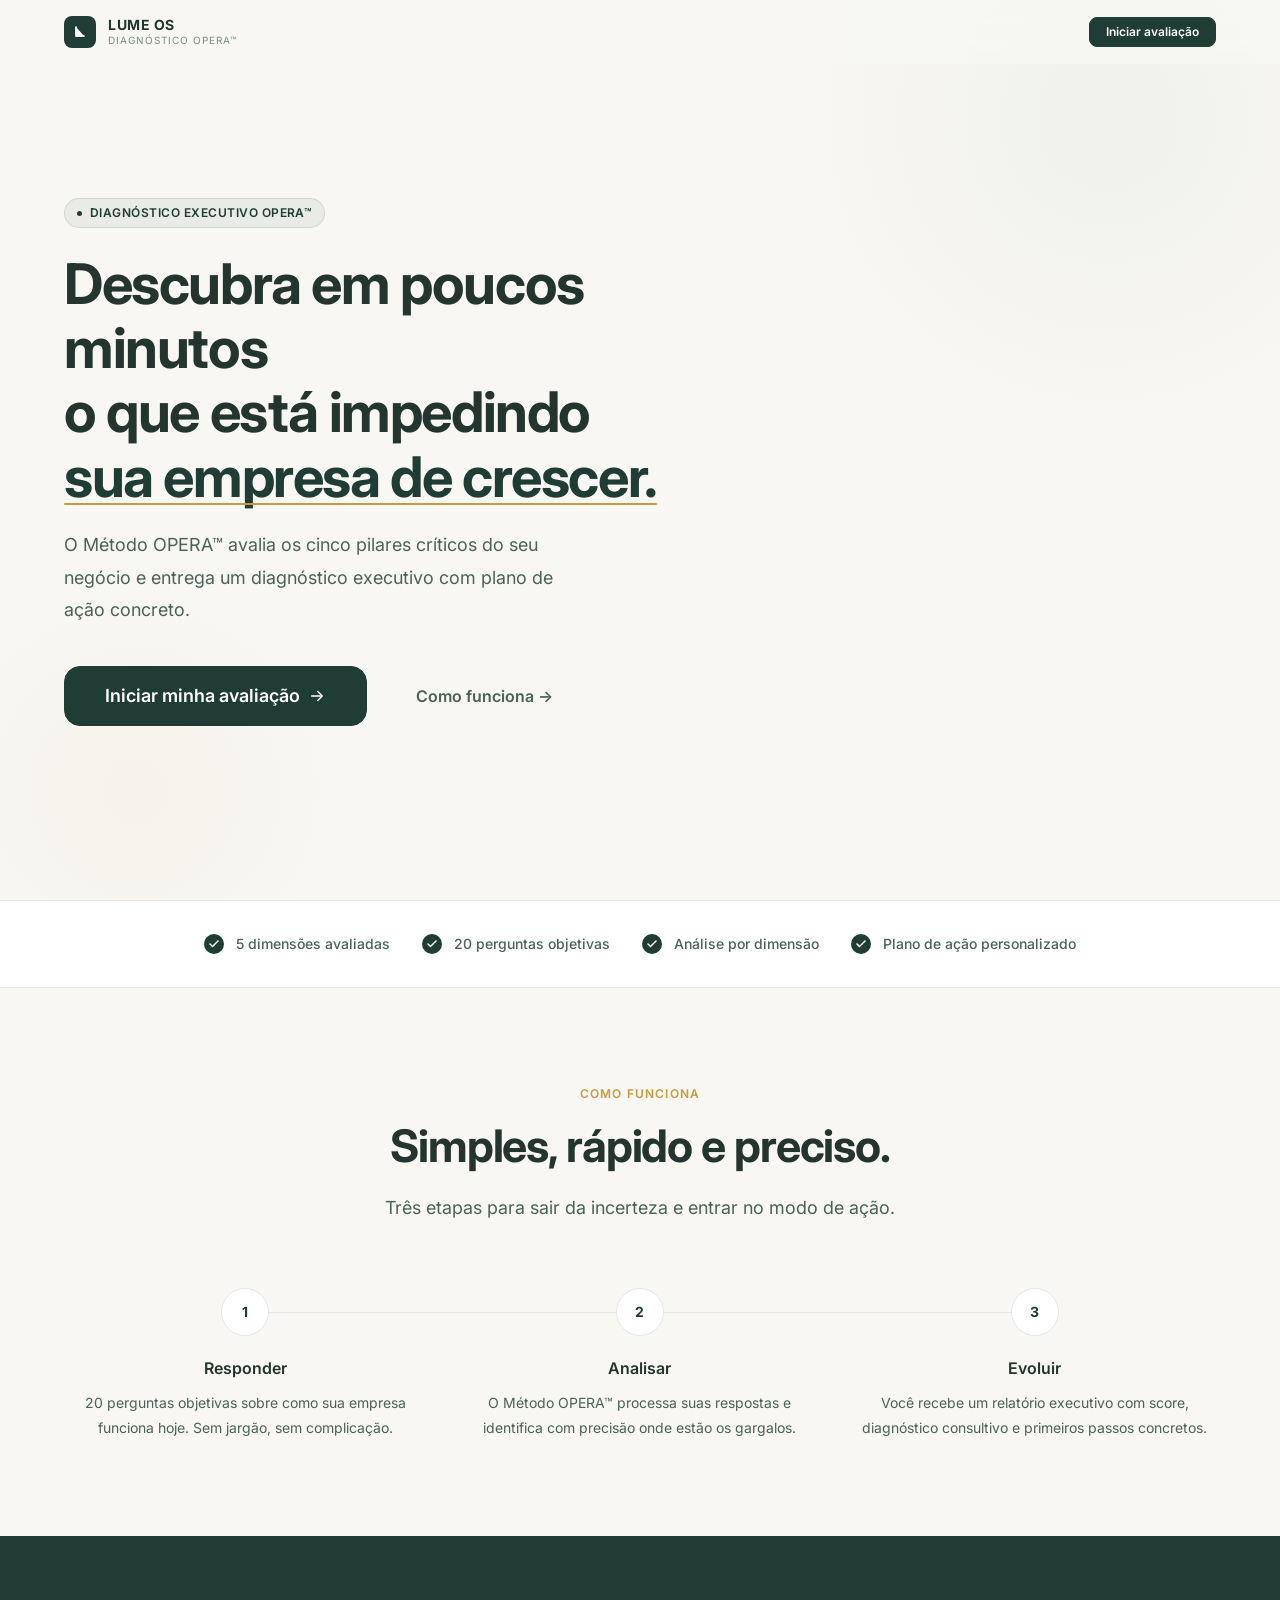
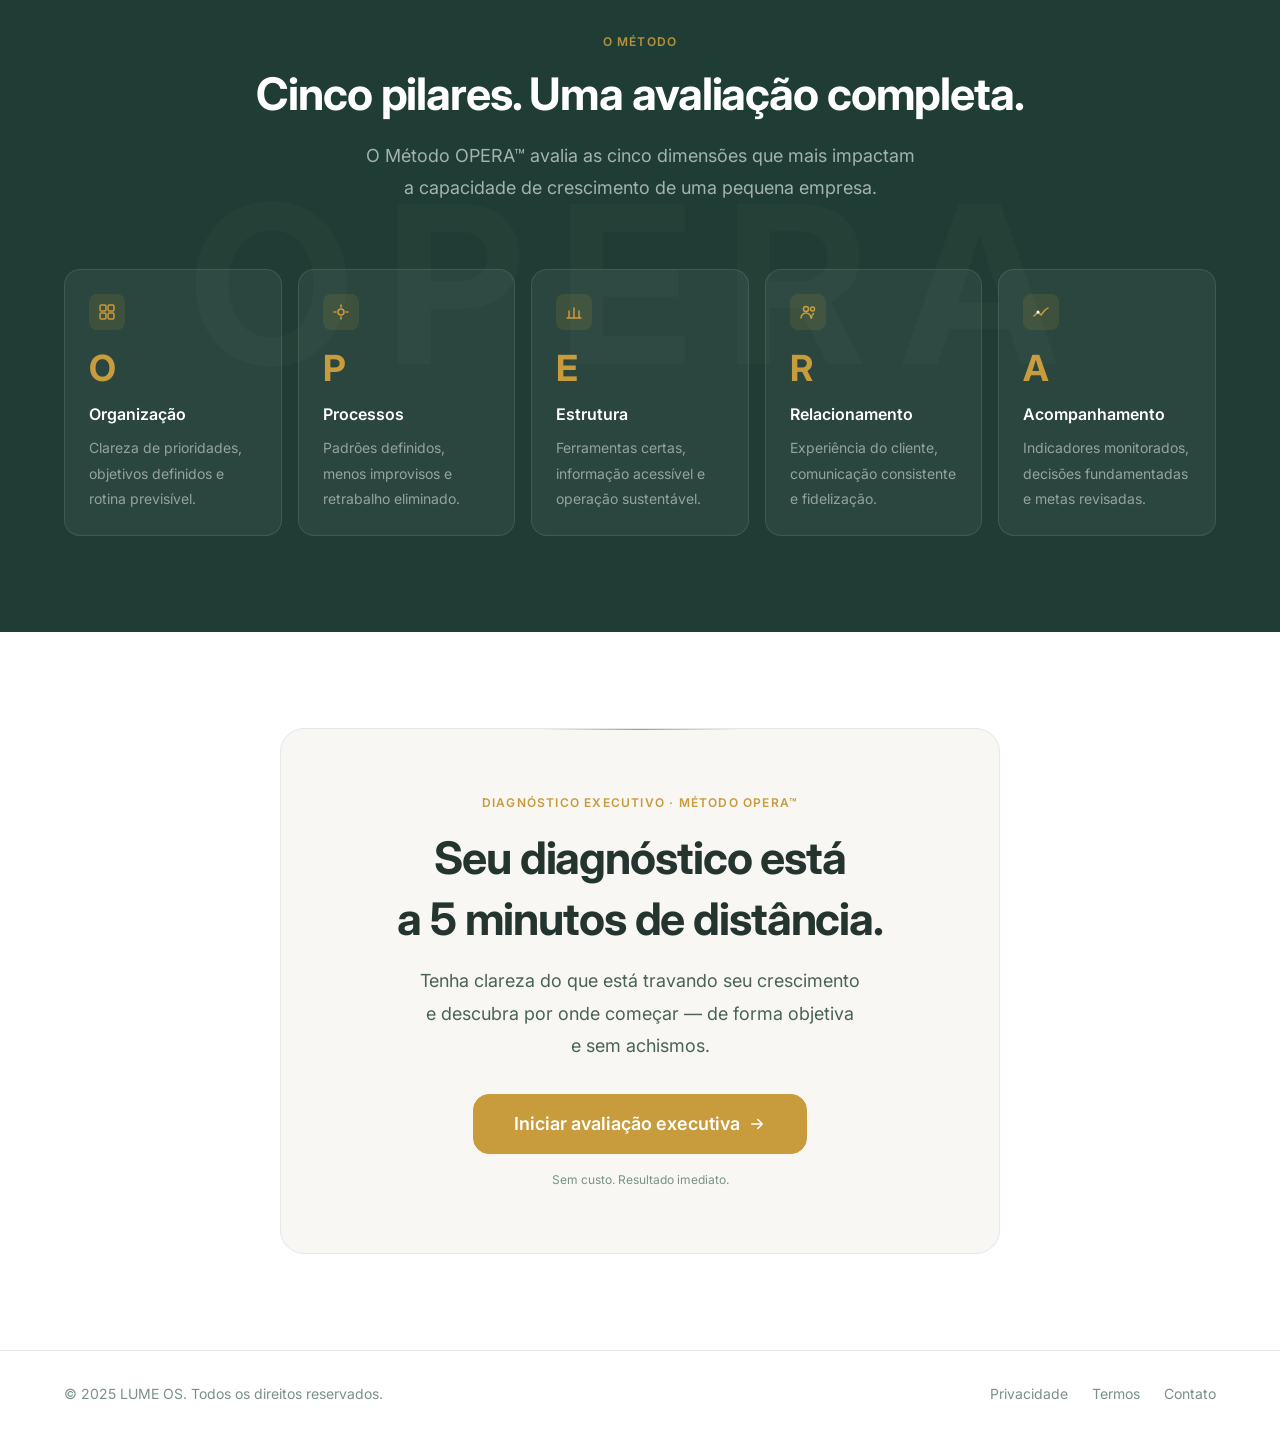
==== commit 0da31228: "Update index.html" ====
--- a/index.html
+++ b/index.html
@@ -4623,12 +4623,6 @@
                 </span>
               </button>
               <a href="#como-funciona" class="lume-btn lume-btn--ghost lume-btn--lg">Como funciona →</a>
-            </div>
-            <div class="lume-hero__chips anim-fade-in-up" data-hero-item>
-              <span class="lume-chip lume-chip--check">Cerca de 5 minutos</span>
-              <span class="lume-chip lume-chip--check">20 perguntas</span>
-              <span class="lume-chip lume-chip--check">Resultado imediato</span>
-              <span class="lume-chip lume-chip--check">Plano personalizado</span>
             </div>
           </div>
         </div>
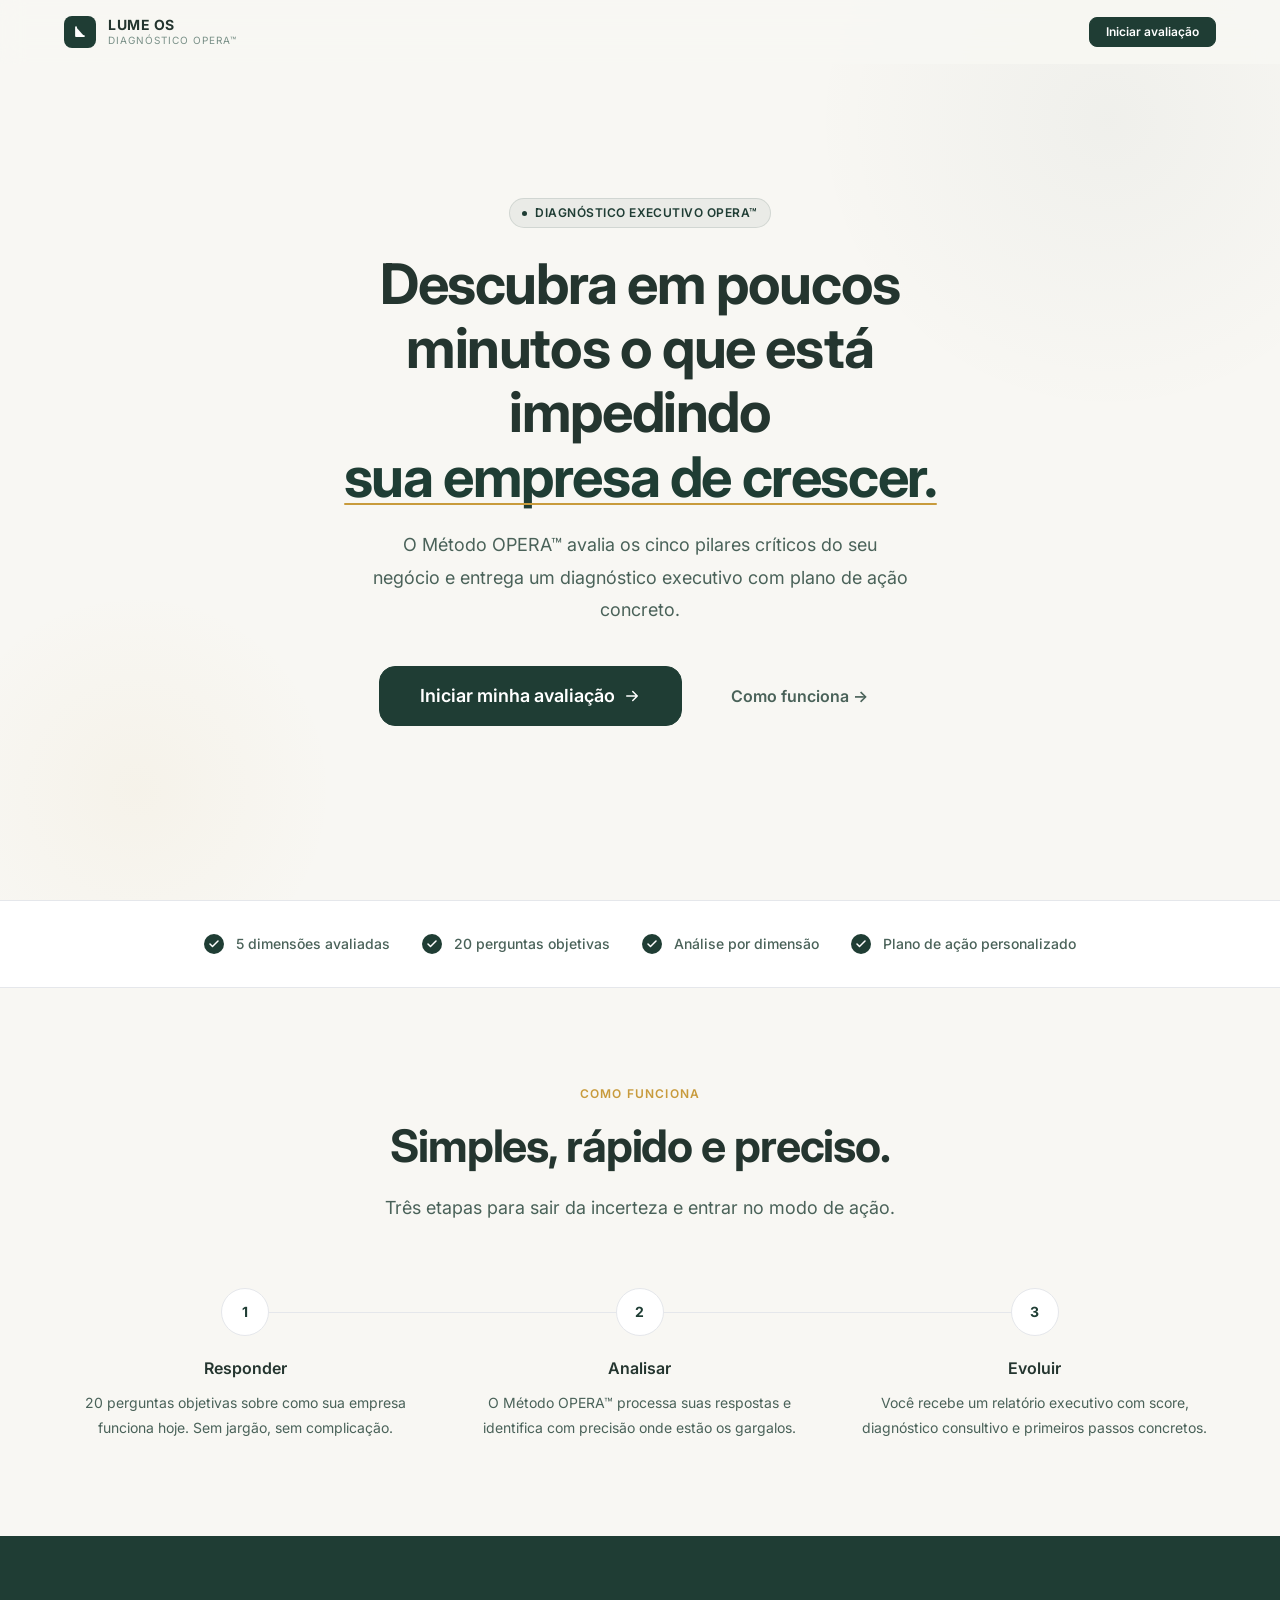
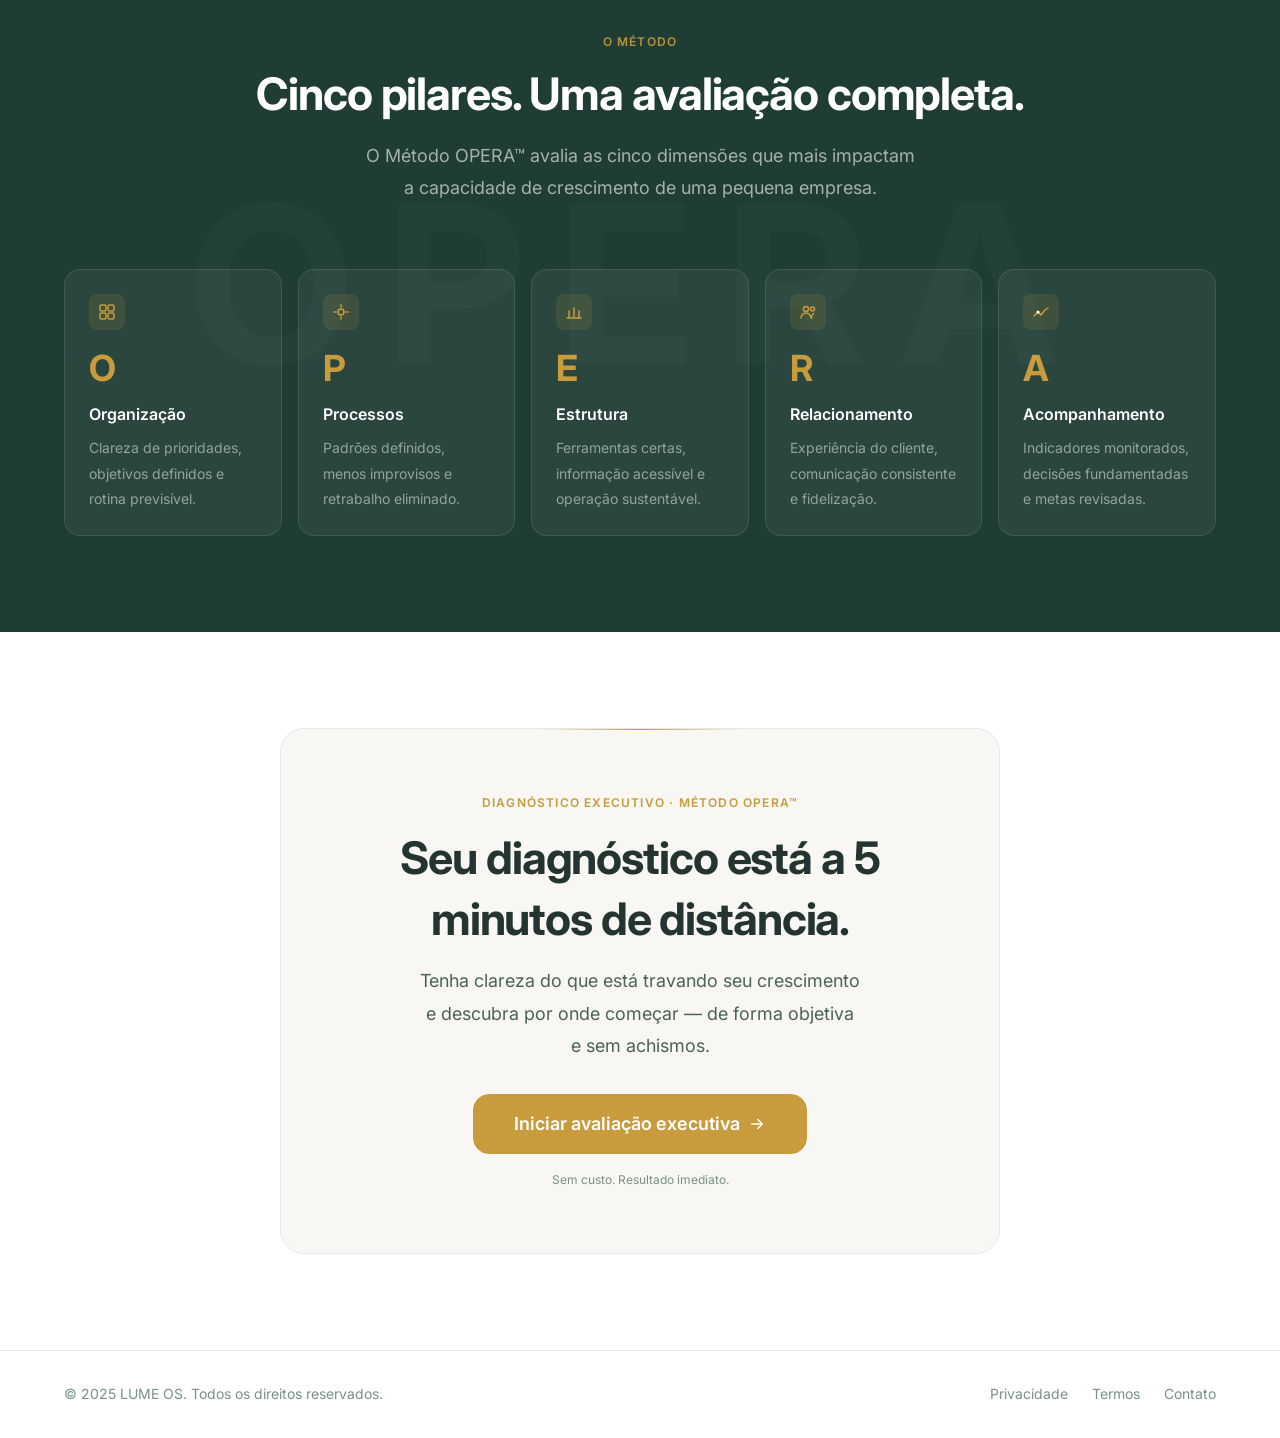
==== commit 749b44f4: "Update index.html" ====
--- a/index.html
+++ b/index.html
@@ -1469,7 +1469,9 @@
 }
 
 .lume-hero__content {
-  max-width: 680px;
+  max-width: 720px;
+  margin-inline: auto;
+  text-align: center;
 }
 
 .lume-hero__eyebrow {
@@ -1484,6 +1486,8 @@
   letter-spacing: var(--tracking-tight);
   color: var(--color-text);
   margin-bottom: var(--space-5);
+  max-width: 640px;
+  margin-inline: auto;
 }
 
 .lume-hero__title-highlight {
@@ -1510,12 +1514,14 @@
   color: var(--color-text-secondary);
   line-height: var(--leading-relaxed);
   margin-bottom: var(--space-10);
-  max-width: 520px;
+  max-width: 540px;
+  margin-inline: auto;
 }
 
 .lume-hero__actions {
   display: flex;
   align-items: center;
+  justify-content: center;
   gap: var(--space-4);
   flex-wrap: wrap;
   margin-bottom: var(--space-10);
@@ -1784,6 +1790,8 @@
   line-height: var(--leading-snug);
   color: var(--color-text);
   margin-bottom: var(--space-4);
+  max-width: 540px;
+  margin-inline: auto;
 }
 
 .lume-cta-final__desc {
@@ -1813,7 +1821,7 @@
     padding-block: calc(var(--nav-height) + var(--space-16)) var(--space-16);
   }
   .lume-hero__title    { font-size: var(--text-3xl); }
-  .lume-hero__actions  { flex-direction: column; align-items: flex-start; }
+  .lume-hero__actions  { flex-direction: column; align-items: center; }
   .lume-steps          { grid-template-columns: 1fr; }
   .lume-steps::before  { display: none; }
   .lume-opera__cards   { grid-template-columns: repeat(2, 1fr); }
@@ -1965,6 +1973,7 @@
 
 .lume-identification__header {
   margin-bottom: var(--space-12);
+  text-align: center;
 }
 
 .lume-identification__eyebrow {
@@ -1984,13 +1993,16 @@
   line-height: var(--leading-snug);
   color: var(--color-text);
   margin-bottom: var(--space-3);
+  max-width: 480px;
+  margin-inline: auto;
 }
 
 .lume-identification__subtitle {
   font-size: var(--text-base);
   color: var(--color-text-secondary);
   line-height: var(--leading-relaxed);
-  max-width: 480px;
+  max-width: 440px;
+  margin-inline: auto;
 }
 
 
@@ -2887,7 +2899,6 @@
   background: var(--color-primary);
   border-radius: var(--radius-2xl);
   padding: var(--space-10) var(--space-10);
-  margin-bottom: var(--space-5);
   position: relative;
   overflow: hidden;
 }
@@ -2915,10 +2926,11 @@
 .lume-result-hero__inner {
   position: relative;
   z-index: 1;
-  display: grid;
-  grid-template-columns: 1fr auto;
-  gap: var(--space-8);
+  display: flex;
+  flex-direction: column;
   align-items: center;
+  text-align: center;
+  gap: var(--space-6);
 }
 
 .lume-result-hero__kicker {
@@ -3028,7 +3040,6 @@
   display: grid;
   grid-template-columns: 1fr 1fr;
   gap: var(--space-4);
-  margin-bottom: var(--space-4);
 }
 
 .lume-result-card {
@@ -3046,6 +3057,8 @@
   display: flex;
   align-items: center;
   justify-content: space-between;
+  flex-wrap: wrap;
+  gap: var(--space-2);
   margin-bottom: var(--space-6);
 }
 
@@ -3132,6 +3145,7 @@
   font-size: var(--text-base);
   color: var(--color-text-secondary);
   line-height: var(--leading-relaxed);
+  max-width: 68ch;
 }
 
 .lume-diagnosis strong {
@@ -3283,7 +3297,6 @@
   border-radius: var(--radius-2xl);
   padding: var(--space-12);
   text-align: center;
-  margin-top: var(--space-4);
   position: relative;
   overflow: hidden;
 }
@@ -3320,6 +3333,8 @@
   line-height: var(--leading-snug);
   color: white;
   margin-bottom: var(--space-4);
+  max-width: 480px;
+  margin-inline: auto;
 }
 
 .lume-result-cta__desc {
@@ -3361,9 +3376,9 @@
 @media (max-width: 768px) {
   .lume-result__inner { padding-inline: var(--space-4); }
   .lume-result-hero { padding: var(--space-7) var(--space-6); }
-  .lume-result-hero__inner { grid-template-columns: 1fr; text-align: center; }
   .lume-score-ring-wrap { margin-inline: auto; width: 120px; height: 120px; }
   .lume-result-grid { grid-template-columns: 1fr; }
+  .lume-result-card { padding: var(--space-5) var(--space-5); }
   .lume-result-card--full { grid-column: 1; }
   .lume-action-cols { grid-template-columns: 1fr; }
   .lume-result-cta { padding: var(--space-8) var(--space-5); }
@@ -3419,7 +3434,7 @@
 }
 
 .lume-kpi-block {
-  margin-top: var(--space-4);
+  margin-top: var(--space-2);
 }
 
 .lume-kpi-block__name {
@@ -3503,9 +3518,10 @@
 }
 
 .lume-interp-item__text {
-  font-size: var(--text-sm);
+  font-size: var(--text-base);
   color: var(--color-text-secondary);
   line-height: var(--leading-relaxed);
+  max-width: 68ch;
 }
 
 /* ── PRIORIDADES ─────────────────────── */
@@ -3749,6 +3765,7 @@
 .lume-result-hero__meta {
   display: flex;
   align-items: center;
+  justify-content: center;
   gap: var(--space-2);
   margin-bottom: var(--space-4);
 }
@@ -3766,6 +3783,7 @@
 .lume-result-hero__date-row {
   display: flex;
   align-items: center;
+  justify-content: center;
   gap: var(--space-2);
   margin-bottom: var(--space-4);
   font-size: var(--text-xs);
@@ -3797,12 +3815,15 @@
 .lume-result-card--recommendation {
   background: linear-gradient(135deg, rgba(200,155,60,.04) 0%, rgba(31,61,52,.03) 100%);
   border-color: rgba(200,155,60,.2);
+  position: relative;
+  overflow: hidden;
 }
 .lume-recommendation-text {
   font-size: var(--text-base);
   color: var(--color-text-secondary);
   line-height: var(--leading-relaxed);
   margin-top: var(--space-4);
+  max-width: 68ch;
 }
 /* CTA bullets */
 .lume-result-cta__bullets {
@@ -3830,9 +3851,23 @@
 
 /* ═══ RC1 — Refinamentos visuais do resultado ═══ */
 
-/* Espaçamento consistente entre cards */
+/* ── RITMO VERTICAL EDITORIAL ────────────
+   Hierarquia intencional de espaçamento:
+   capa + hero mais colados (par. título)
+   corpo do relatório com ritmo consistente
+   CTA final com respiro de encerramento  */
 .lume-result__inner > * + * {
-  margin-top: var(--space-4);
+  margin-top: var(--space-5);
+}
+
+/* Capa → Nível de Evolução: leitura contínua da abertura */
+.lume-result-hero {
+  margin-top: var(--space-3) !important;
+}
+
+/* Fechamento do relatório: separação clara antes do CTA */
+.lume-result-cta {
+  margin-top: var(--space-10) !important;
 }
 
 /* Score ring — borda interior mais limpa */
@@ -3874,10 +3909,7 @@
   .lume-result-cta__title { font-size: var(--text-xl); }
 }
 
-/* Result card sections — consistent gap */
-.lume-result-grid + .lume-result-grid {
-  margin-top: var(--space-4);
-}
+/* (espaçamento entre grids já coberto pelo ritmo vertical unificado acima) */
 
 /* Recommendation card — visual left accent */
 .lume-result-card--recommendation::before {
@@ -3889,10 +3921,6 @@
   background: var(--color-accent);
   border-radius: var(--radius-xl) 0 0 var(--radius-xl);
 }
-.lume-result-card--recommendation {
-  position: relative;
-  overflow: hidden;
-}
 
 /* Restart button — melhor visibilidade */
 .lume-result-cta__restart {
@@ -3916,7 +3944,6 @@
   background: var(--color-primary);
   border-radius: var(--radius-2xl);
   padding: var(--space-10) var(--space-12);
-  margin-bottom: var(--space-4);
   position: relative;
   overflow: hidden;
 }
@@ -4136,7 +4163,6 @@
   .lume-report-cover__meta { grid-template-columns: 1fr 1fr; }
   .lume-iee-ring-wrap { width: 120px; height: 120px; }
   .lume-iee-ring-num { font-size: 2.25rem; }
-  .lume-result-hero__inner { grid-template-columns: 1fr; }
   .lume-iee-ring-wrap { margin-inline: auto; }
 }
 
@@ -4177,7 +4203,8 @@
   font-size: var(--text-sm);
   color: rgba(255,255,255,0.62);
   line-height: var(--leading-relaxed);
-  max-width: 380px;
+  max-width: 420px;
+  margin-inline: auto;
   margin-bottom: var(--space-5);
 }
 
@@ -4187,6 +4214,7 @@
   color: var(--color-text-secondary);
   line-height: var(--leading-relaxed);
   margin-top: var(--space-3);
+  max-width: 68ch;
 }
 
 /* Ring — icon no centro (sem número) */
@@ -4280,6 +4308,9 @@
   background: linear-gradient(135deg, rgba(31,61,52,0.04) 0%, rgba(31,61,52,0.01) 100%);
   border-color: rgba(31,61,52,0.15);
   border-left: 3px solid var(--color-primary);
+  /* compensa os 2px extras da borda esquerda (3px vs 1px padrão)
+     para o texto alinhar com o mesmo eixo vertical dos demais cards */
+  padding-left: calc(var(--space-8) - 2px);
 }
 
 .lume-objective-text {
@@ -4287,6 +4318,7 @@
   color: var(--color-text);
   line-height: var(--leading-relaxed);
   font-weight: var(--weight-medium);
+  max-width: 68ch;
   margin-top: var(--space-4);
 }
 
@@ -4296,14 +4328,131 @@
   color: var(--color-text-secondary);
   line-height: var(--leading-relaxed);
   margin-top: var(--space-3);
+  max-width: 68ch;
 }
 
 /* Responsive */
 @media (max-width: 768px) {
   .lume-level-ring-wrap { width: 120px; height: 120px; }
   .lume-ring-icon { font-size: 2.25rem; }
-  .lume-result-hero__inner { grid-template-columns: 1fr; }
   .lume-level-ring-wrap { margin-inline: auto; }
+}
+
+/* ══════════════════════════════════════════
+   Livros recomendados + Checklist PDF
+══════════════════════════════════════════ */
+
+/* ── LIVROS ─────────────────────────────── */
+.lume-books-grid {
+  display: grid;
+  grid-template-columns: repeat(auto-fill, minmax(220px, 1fr));
+  gap: var(--space-4);
+  margin-top: var(--space-4);
+}
+
+.lume-book-item {
+  display: flex;
+  gap: var(--space-4);
+  align-items: flex-start;
+  padding: var(--space-4);
+  background: var(--color-bg);
+  border: 1px solid var(--color-border);
+  border-radius: var(--radius-lg);
+  transition: border-color var(--transition-fast);
+}
+
+.lume-book-item:hover {
+  border-color: rgba(31,61,52,0.2);
+}
+
+.lume-book-item__cover {
+  width: 28px;
+  flex-shrink: 0;
+  display: flex;
+  justify-content: center;
+  padding-top: 2px;
+}
+
+.lume-book-item__spine {
+  width: 10px;
+  height: 52px;
+  background: linear-gradient(135deg, var(--color-primary), var(--color-primary-light, #2a5247));
+  border-radius: 1px 3px 3px 1px;
+  box-shadow: inset -2px 0 4px rgba(0,0,0,0.15), 1px 1px 3px rgba(0,0,0,0.1);
+}
+
+.lume-book-item__info { flex: 1; }
+
+.lume-book-item__title {
+  font-size: var(--text-sm);
+  font-weight: var(--weight-semibold);
+  color: var(--color-text);
+  line-height: 1.35;
+  margin-bottom: 2px;
+}
+
+.lume-book-item__author {
+  font-size: var(--text-xs);
+  color: var(--color-accent);
+  font-weight: var(--weight-semibold);
+  margin-bottom: var(--space-2);
+}
+
+.lume-book-item__desc {
+  font-size: var(--text-xs);
+  color: var(--color-text-muted);
+  line-height: 1.5;
+}
+
+/* ── CHECKLIST CTA ───────────────────────── */
+.lume-checklist-cta {
+  background: var(--color-surface);
+  border: 1px solid var(--color-border);
+  border-radius: var(--radius-xl);
+  padding: var(--space-6) var(--space-8);
+}
+
+.lume-checklist-cta__inner {
+  display: flex;
+  align-items: center;
+  gap: var(--space-5);
+}
+
+.lume-checklist-cta__icon {
+  width: 44px; height: 44px;
+  background: rgba(31,61,52,0.06);
+  border: 1px solid rgba(31,61,52,0.12);
+  border-radius: var(--radius-lg);
+  display: flex; align-items: center; justify-content: center;
+  flex-shrink: 0;
+  color: var(--color-primary);
+}
+
+.lume-checklist-cta__icon svg { width: 22px; height: 22px; }
+
+.lume-checklist-cta__text { flex: 1; }
+
+.lume-checklist-cta__title {
+  font-size: var(--text-base);
+  font-weight: var(--weight-semibold);
+  color: var(--color-text);
+  margin-bottom: 2px;
+}
+
+.lume-checklist-cta__desc {
+  font-size: var(--text-sm);
+  color: var(--color-text-muted);
+  line-height: var(--leading-relaxed);
+}
+
+/* ── ÁREA DE IMPRESSÃO (oculta na tela) ── */
+#lume-print-area { display: none; }
+
+/* Responsive */
+@media (max-width: 640px) {
+  .lume-books-grid { grid-template-columns: 1fr; }
+  .lume-checklist-cta__inner { flex-direction: column; align-items: flex-start; }
+  .lume-checklist-cta { padding: var(--space-5); }
 }
 
 /* ============================================================
@@ -4607,8 +4756,7 @@
               <span class="lume-badge lume-badge--primary lume-badge--dot">Diagnóstico Executivo OPERA™</span>
             </div>
             <h1 class="lume-hero__title anim-fade-in-up" id="hero-title" data-hero-item>
-              Descubra em poucos minutos<br>
-              o que está impedindo<br>
+              Descubra em poucos minutos o que está impedindo
               <span class="lume-hero__title-highlight">sua empresa de crescer.</span>
             </h1>
             <p class="lume-hero__subtitle anim-fade-in-up" data-hero-item>
@@ -4724,7 +4872,7 @@
         <div class="lume-container lume-container--md">
           <div class="lume-cta-final__card lume-reveal">
             <span class="lume-cta-final__kicker">Diagnóstico Executivo · Método OPERA™</span>
-            <h2 class="lume-cta-final__title">Seu diagnóstico está<br>a 5 minutos de distância.</h2>
+            <h2 class="lume-cta-final__title">Seu diagnóstico está a 5 minutos de distância.</h2>
             <p class="lume-cta-final__desc">Tenha clareza do que está travando seu crescimento e descubra por onde começar — de forma objetiva e sem achismos.</p>
             <button type="button" class="lume-btn lume-btn--accent lume-btn--xl" data-action="start-diagnostic">
               Iniciar avaliação executiva
@@ -4780,7 +4928,7 @@
 
           <div class="lume-identification__header">
             <span class="lume-identification__eyebrow">Identificação</span>
-            <h2 class="lume-identification__title">Uma avaliação personalizada<br>começa com o seu contexto.</h2>
+            <h2 class="lume-identification__title">Uma avaliação personalizada começa com o seu contexto.</h2>
             <p class="lume-identification__subtitle">Em menos de 5 minutos, você terá um diagnóstico executivo completo — personalizado para o seu negócio e segmento.</p>
           </div>
 
@@ -4969,6 +5117,12 @@
           <!-- NÍVEL DE EVOLUÇÃO -->
           <div class="lume-result-hero lume-result-reveal" data-result-reveal>
             <div class="lume-result-hero__inner">
+              <div class="lume-level-ring-wrap" aria-label="Nível de evolução atual">
+                <div id="result-ring-svg"></div>
+                <div class="lume-ring-icon-center" aria-hidden="true">
+                  <span class="lume-ring-icon" id="result-level-icon">—</span>
+                </div>
+              </div>
               <div class="lume-result-hero__info">
                 <div class="lume-result-hero__meta">
                   <span class="lume-result-hero__meta-item">Diagnóstico OPERA™</span>
@@ -4984,12 +5138,6 @@
                   <span id="result-meta-duration">—</span>
                 </div>
               </div>
-              <div class="lume-level-ring-wrap" aria-label="Nível de evolução atual">
-                <div id="result-ring-svg"></div>
-                <div class="lume-ring-icon-center" aria-hidden="true">
-                  <span class="lume-ring-icon" id="result-level-icon">—</span>
-                </div>
-              </div>
             </div>
           </div>
 
@@ -5014,14 +5162,14 @@
           <!-- PONTOS FORTES / OPORTUNIDADES -->
           <div class="lume-result-grid">
             <div class="lume-result-card lume-result-card--highlight-good lume-result-reveal" data-result-reveal>
-              <span class="lume-result-card__title">Ponto Forte Principal</span>
+              <div class="lume-result-card__eyebrow"><span class="lume-result-card__title">Ponto Forte Principal</span></div>
               <div class="lume-kpi-block">
                 <div class="lume-kpi-block__name" id="result-strength-name">—</div>
                 <div class="lume-kpi-block__score" id="result-strength-score">—</div>
               </div>
             </div>
             <div class="lume-result-card lume-result-card--highlight-warn lume-result-reveal" data-result-reveal>
-              <span class="lume-result-card__title">Principal Oportunidade</span>
+              <div class="lume-result-card__eyebrow"><span class="lume-result-card__title">Principal Oportunidade</span></div>
               <div class="lume-kpi-block">
                 <div class="lume-kpi-block__name" id="result-gap-name">—</div>
                 <div class="lume-kpi-block__score lume-kpi-block__score--warn" id="result-gap-score">—</div>
@@ -5077,11 +5225,37 @@
             <p class="lume-assessment-text" id="result-next-assessment"></p>
           </div>
 
+          <!-- LEITURA RECOMENDADA -->
+          <div class="lume-result-card lume-result-card--full lume-result-reveal" data-result-reveal>
+            <div class="lume-result-card__eyebrow"><span class="lume-result-card__title">Leitura recomendada para o seu nível</span></div>
+            <div class="lume-books-grid" id="result-books"></div>
+          </div>
+
+          <!-- DOWNLOAD CHECKLIST -->
+          <div class="lume-checklist-cta lume-result-reveal" data-result-reveal>
+            <div class="lume-checklist-cta__inner">
+              <div class="lume-checklist-cta__icon" aria-hidden="true">
+                <svg viewBox="0 0 24 24" fill="none"><path d="M9 5H7a2 2 0 00-2 2v12a2 2 0 002 2h10a2 2 0 002-2V7a2 2 0 00-2-2h-2M9 5a2 2 0 002 2h2a2 2 0 002-2M9 5a2 2 0 012-2h2a2 2 0 012 2m-6 9l2 2 4-4" stroke="currentColor" stroke-width="1.5" stroke-linecap="round" stroke-linejoin="round"/></svg>
+              </div>
+              <div class="lume-checklist-cta__text">
+                <h3 class="lume-checklist-cta__title">Checklist executivo do diagnóstico</h3>
+                <p class="lume-checklist-cta__desc">Prioridades, plano de ação e leituras recomendadas em um documento pronto para salvar.</p>
+              </div>
+              <button type="button" class="lume-btn lume-btn--primary" onclick="LUME.App.printChecklist()">
+                Baixar em PDF
+                <span class="lume-btn__icon" aria-hidden="true"><svg viewBox="0 0 18 18" fill="none"><path d="M9 3v8m0 0l-3-3m3 3l3-3M3 14h12" stroke="currentColor" stroke-width="1.5" stroke-linecap="round" stroke-linejoin="round"/></svg></span>
+              </button>
+            </div>
+          </div>
+
+          <!-- Área de impressão — oculta na tela, visível só no print -->
+          <div id="lume-print-area" aria-hidden="true"></div>
+
           <!-- CTA FINAL -->
           <div class="lume-result-cta lume-result-reveal" data-result-reveal>
             <div class="lume-result-cta__inner">
               <span class="lume-result-cta__eyebrow">Continue sua evolução</span>
-              <h2 class="lume-result-cta__title">Este diagnóstico é uma fotografia<br>do seu negócio neste momento.</h2>
+              <h2 class="lume-result-cta__title">Este diagnóstico é uma fotografia do seu negócio neste momento.</h2>
               <p class="lume-result-cta__desc">Agora é hora de transformar esse diagnóstico em ação. O próximo passo é construir um plano estratégico de evolução — com foco, método e acompanhamento.</p>
               <div class="lume-result-cta__bullets">
                 <span class="lume-result-cta__bullet">✓ Plano de ação por dimensão</span>
@@ -5652,6 +5826,53 @@
     } catch(e) {}
   },
 
+
+  _recommendedBooks: {
+    20: [
+      { title: 'O Mito do Empreendedor',                   author: 'Michael E. Gerber',                  desc: 'Por que a maioria dos pequenos negocios falha e o que fazer a respeito.' },
+      { title: 'A Startup Enxuta',                          author: 'Eric Ries',                          desc: 'Construir, medir e aprender de forma rapida e eficiente.' },
+      { title: 'Trabalhe 4 Horas por Semana',               author: 'Timothy Ferriss',                    desc: 'Como criar sistemas para que o negocio funcione sem voce.' },
+      { title: 'Os 7 Habitos das Pessoas Altamente Eficazes', author: 'Stephen Covey',                   desc: 'Fundamentos de organizacao pessoal e priorizacao.' },
+      { title: 'Mindset',                                   author: 'Carol Dweck',                        desc: 'A mentalidade certa para aprender e crescer continuamente.' },
+    ],
+    41: [
+      { title: 'Tracao',                                    author: 'Gino Wickman',                       desc: 'Um sistema completo para organizar e fazer crescer o negocio.' },
+      { title: 'O Checklist Manifesto',                     author: 'Atul Gawande',                       desc: 'Como checklists simples eliminam erros e aumentam consistencia.' },
+      { title: 'Gestao do Amanha',                          author: 'Verne Harnish',                      desc: 'Rotinas e disciplina para escalar com consistencia.' },
+      { title: 'A Meta',                                    author: 'Eliyahu Goldratt',                   desc: 'Identificar e eliminar os gargalos que travam a operacao.' },
+      { title: 'Criando uma Empresa Visionaria',            author: 'Jim Collins & Jerry Porras',         desc: 'O que separa negocios duradouros dos que desaparecem.' },
+    ],
+    61: [
+      { title: 'De Zero a Um',                              author: 'Peter Thiel',                        desc: 'Como construir algo unico em vez de apenas copiar.' },
+      { title: 'Metricas Que Importam',                     author: 'Alistair Croll & Benjamin Yoskovitz', desc: 'Como escolher e usar os indicadores certos para decisoes.' },
+      { title: 'A Meta',                                    author: 'Eliyahu Goldratt',                   desc: 'Identificar e eliminar os gargalos que travam a operacao.' },
+      { title: 'Sprint',                                    author: 'Jake Knapp',                         desc: 'O processo de 5 dias para resolver problemas grandes com rapidez.' },
+      { title: 'Essencialismo',                             author: 'Greg McKeown',                       desc: 'Faca menos, mas melhor. A disciplina do essencial.' },
+    ],
+    76: [
+      { title: 'Empresas Feitas para Vencer',               author: 'Jim Collins',                        desc: 'Os habitos das empresas que saltam de boas para excepcionais.' },
+      { title: 'Habitos Atomicos',                          author: 'James Clear',                        desc: 'Como pequenas mudancas criam resultados extraordinarios.' },
+      { title: 'Escale',                                    author: 'Verne Harnish',                      desc: 'Estrategias de crescimento para empresas em expansao.' },
+      { title: 'Avalie o Que Importa',                      author: 'John Doerr',                         desc: 'Como usar OKRs para focar equipes em torno de metas claras.' },
+      { title: 'A Arte da Guerra',                          author: 'Sun Tzu',                            desc: 'Estrategia, posicionamento e antecipacao de movimentos.' },
+    ],
+    89: [
+      { title: 'Inovacao e Empreendedorismo',               author: 'Peter Drucker',                      desc: 'Como lideres de alta performance inovam de forma sistematica.' },
+      { title: 'O Lado Dificil das Situacoes Dificeis',     author: 'Ben Horowitz',                       desc: 'Decisoes duras que todo fundador enfrenta ao escalar.' },
+      { title: 'Avalie o Que Importa',                      author: 'John Doerr',                         desc: 'Como usar OKRs para focar e alinhar times em torno de metas.' },
+      { title: 'Antifragil',                                author: 'Nassim Taleb',                       desc: 'Como construir negocios que se fortalecem com a adversidade.' },
+      { title: 'Lideranca',                                 author: 'Walter Isaacson',                    desc: 'Estudos de caso sobre lideres que transformaram organizacoes.' },
+    ],
+  },
+
+  getRecommendedBooks() {
+    var r = this._state.result;
+    if (!r) return [];
+    var iee   = r.iee;
+    var level = iee >= 89 ? 89 : iee >= 76 ? 76 : iee >= 61 ? 61 : iee >= 41 ? 41 : 20;
+    return this._recommendedBooks[level] || [];
+  },
+
   reset() {
     this._state={ identification:null, answers:{}, currentQuestion:0, scores:null, result:null, startedAt:null, completedAt:null, version:'2.0.0' };
     LUME.Storage.remove(LUME.Config.storageKey);
@@ -6061,6 +6282,9 @@
 
     /* Pr\u00F3xima avalia\u00E7\u00E3o recomendada */
     set('result-next-assessment', result.ieeBand.nextAssessment);
+
+    /* Livros recomendados */
+    this._buildBooks('result-books', LUME.Diagnostic.getRecommendedBooks());
   },
 
   _revealResult() {
@@ -6242,6 +6466,91 @@
     window.open('https://wa.me/' + wpp + '?text=' + encodeURIComponent(msg), '_blank');
   },
 
+  _buildBooks(id, books) {
+    var el = document.getElementById(id);
+    if (!el) return;
+    el.innerHTML = books.map(function(b) {
+      return '<div class="lume-book-item">' +
+        '<div class="lume-book-item__cover" aria-hidden="true">' +
+          '<div class="lume-book-item__spine"></div>' +
+        '</div>' +
+        '<div class="lume-book-item__info">' +
+          '<div class="lume-book-item__title">' + b.title + '</div>' +
+          '<div class="lume-book-item__author">' + b.author + '</div>' +
+          '<div class="lume-book-item__desc">' + b.desc + '</div>' +
+        '</div>' +
+      '</div>';
+    }).join('');
+  },
+
+  printChecklist() {
+    var result = LUME.Diagnostic.getResult();
+    var id     = LUME.Diagnostic.getIdentification() || {};
+    var books  = LUME.Diagnostic.getRecommendedBooks();
+    if (!result) return;
+
+    var priorities = (result.topPriorities || []).map(function(p, i) {
+      return p.firstSteps.map(function(step) {
+        return '<li><label><input type="checkbox"> ' + step + '</label></li>';
+      }).join('');
+    }).join('');
+
+    var planItems = (result.evolutionPlan || []).map(function(action, i) {
+      return '<li><label><input type="checkbox"> ' + action + '</label></li>';
+    }).join('');
+
+    var bookItems = books.map(function(b) {
+      return '<tr><td><strong>' + b.title + '</strong><br><span style="color:#666">' + b.author + '</span></td><td style="color:#555;font-size:13px">' + b.desc + '</td></tr>';
+    }).join('');
+
+    var html =
+      '<!DOCTYPE html><html><head><meta charset="UTF-8">' +
+      '<title>Checklist OPERA - ' + (id.company || id.name || 'Diagnostico') + '</title>' +
+      '<style>' +
+        'body{font-family:Georgia,serif;max-width:680px;margin:0 auto;padding:40px 32px;color:#1a1a1a;font-size:14px;line-height:1.6}' +
+        'h1{font-size:22px;font-weight:700;color:#1F3D34;margin:0 0 4px}' +
+        'h2{font-size:15px;font-weight:700;color:#1F3D34;margin:28px 0 10px;padding-bottom:6px;border-bottom:2px solid #1F3D34}' +
+        'h3{font-size:13px;font-weight:700;color:#555;margin:0 0 12px;letter-spacing:.08em;text-transform:uppercase}' +
+        '.meta{font-size:12px;color:#888;margin-bottom:32px;display:flex;gap:24px;flex-wrap:wrap}' +
+        '.badge{display:inline-block;background:#1F3D34;color:white;font-size:12px;font-weight:700;padding:4px 14px;border-radius:20px;margin-bottom:24px;letter-spacing:.05em}' +
+        'ul{list-style:none;padding:0;margin:0 0 8px}' +
+        'li{margin-bottom:10px}' +
+        'label{display:flex;align-items:flex-start;gap:10px;cursor:pointer;font-size:13px}' +
+        'input[type=checkbox]{margin-top:3px;width:14px;height:14px;flex-shrink:0;accent-color:#1F3D34}' +
+        'table{width:100%;border-collapse:collapse;margin-top:4px}' +
+        'td{padding:10px 8px;border-bottom:1px solid #eee;vertical-align:top;font-size:13px}' +
+        'tr:last-child td{border-bottom:none}' +
+        '.footer{margin-top:40px;padding-top:16px;border-top:1px solid #ddd;font-size:11px;color:#aaa;text-align:center}' +
+        '@media print{body{padding:24px}@page{margin:16mm}}' +
+      '</style></head><body>' +
+      '<h3>LUME OS &mdash; M&eacute;todo OPERA&trade;</h3>' +
+      '<h1>' + (id.company || id.name || 'Diagn&oacute;stico') + '</h1>' +
+      '<div class="meta">' +
+        '<span>Respons&aacute;vel: ' + (id.name || '&mdash;') + '</span>' +
+        '<span>Data: ' + result.date + '</span>' +
+        '<span>Segmento: ' + (id.segment || '&mdash;') + '</span>' +
+        (result.completionTime ? '<span>Dura&ccedil;&atilde;o: ' + result.completionTime + '</span>' : '') +
+      '</div>' +
+      '<div class="badge">N&iacute;vel de Evolu&ccedil;&atilde;o: ' + result.ieeBand.level + ' ' + result.ieeBand.icon + '</div>' +
+      '<h2>Prioridades de Evolu&ccedil;&atilde;o</h2>' +
+      '<ul>' + priorities + '</ul>' +
+      '<h2>Plano Inicial de Evolu&ccedil;&atilde;o</h2>' +
+      '<ul>' + planItems + '</ul>' +
+      '<h2>Pr&oacute;ximo Objetivo</h2>' +
+      '<p style="font-style:italic;color:#333">' + (result.ieeBand.nextObjective || '') + '</p>' +
+      '<h2>Pr&oacute;xima Avalia&ccedil;&atilde;o Recomendada</h2>' +
+      '<p style="color:#555">' + (result.ieeBand.nextAssessment || '') + '</p>' +
+      '<h2>Leitura Recomendada</h2>' +
+      '<table>' + bookItems + '</table>' +
+      '<div class="footer">Diagn&oacute;stico OPERA&trade; &mdash; LUME OS &mdash; ' + result.date + '</div>' +
+      '</body></html>';
+
+    var win = window.open('', '_blank', 'width=720,height=900');
+    win.document.write(html);
+    win.document.close();
+    win.onload = function() { win.print(); };
+  },
+
   /* \u2500\u2500 RESTART \u2500\u2500\u2500\u2500\u2500\u2500\u2500\u2500\u2500\u2500\u2500\u2500\u2500\u2500\u2500\u2500\u2500\u2500\u2500\u2500\u2500\u2500\u2500\u2500\u2500 */
   restart() {
     LUME.Diagnostic.reset();
